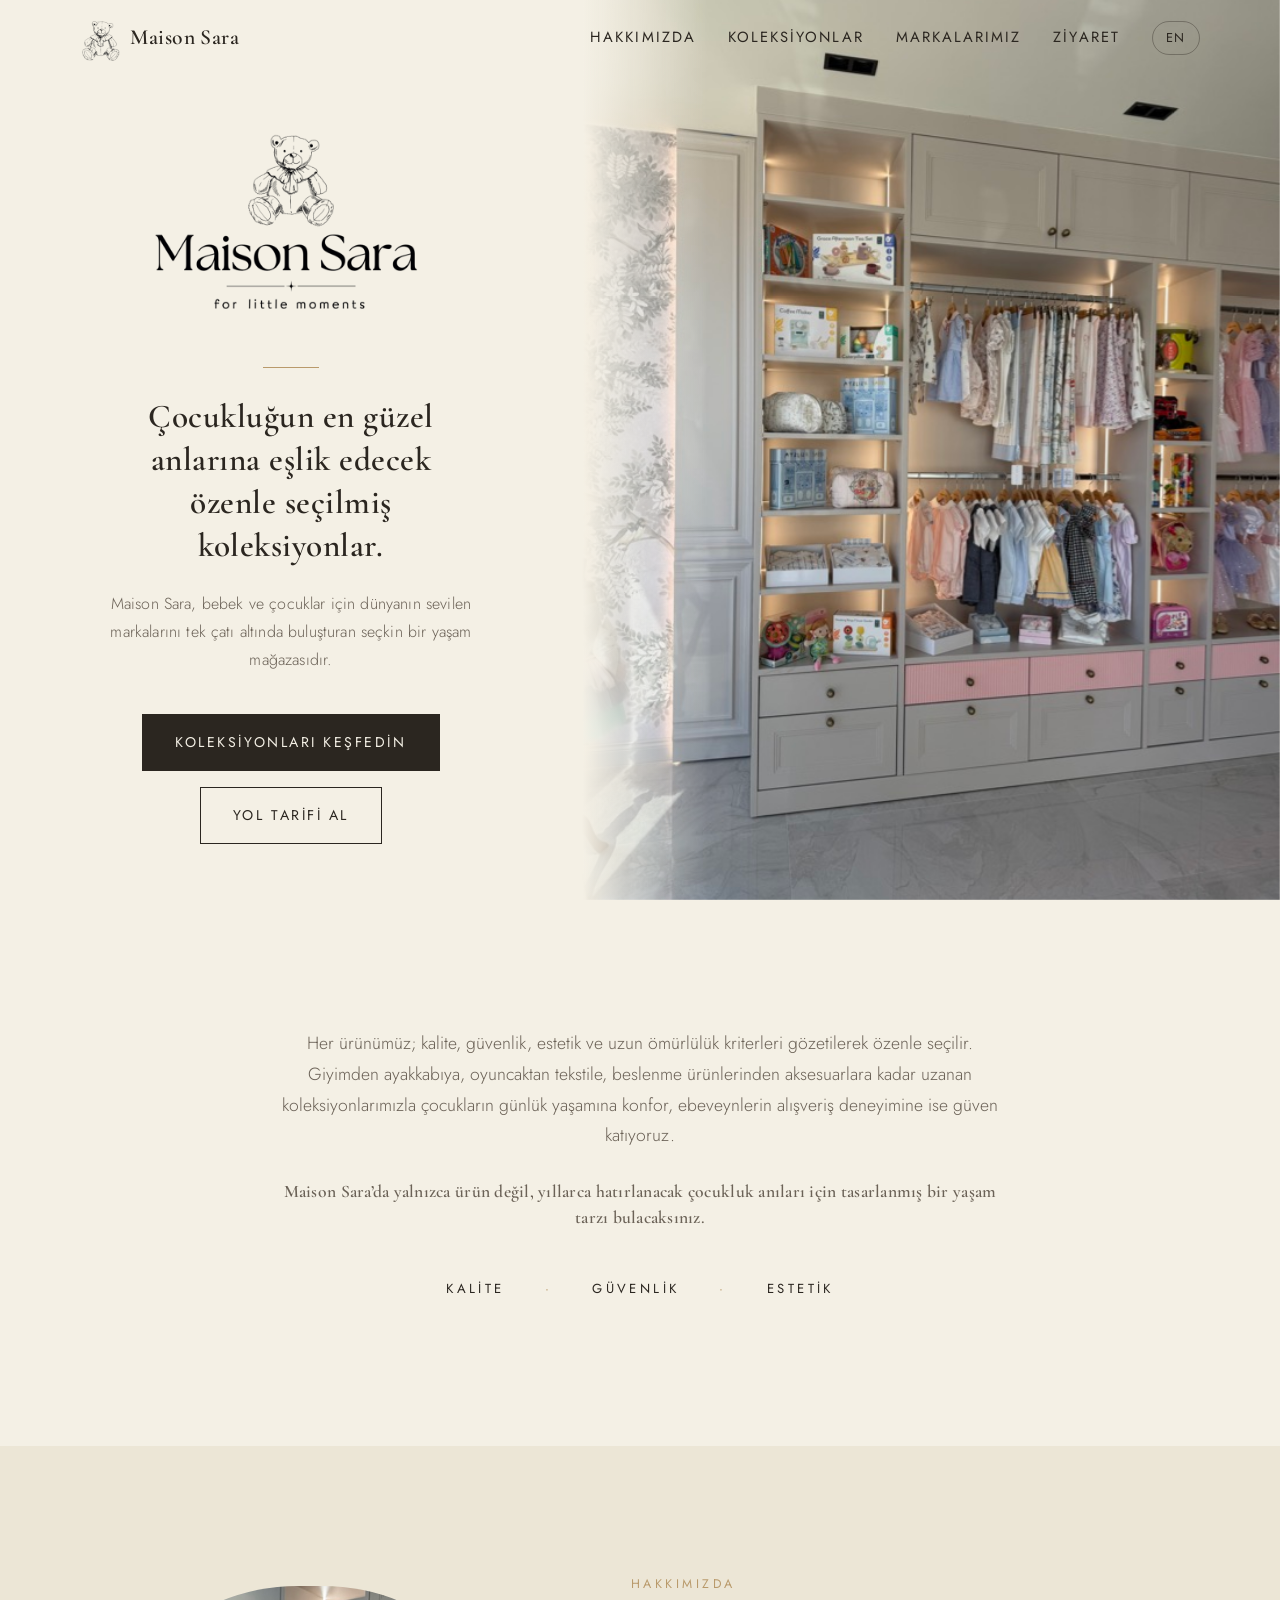
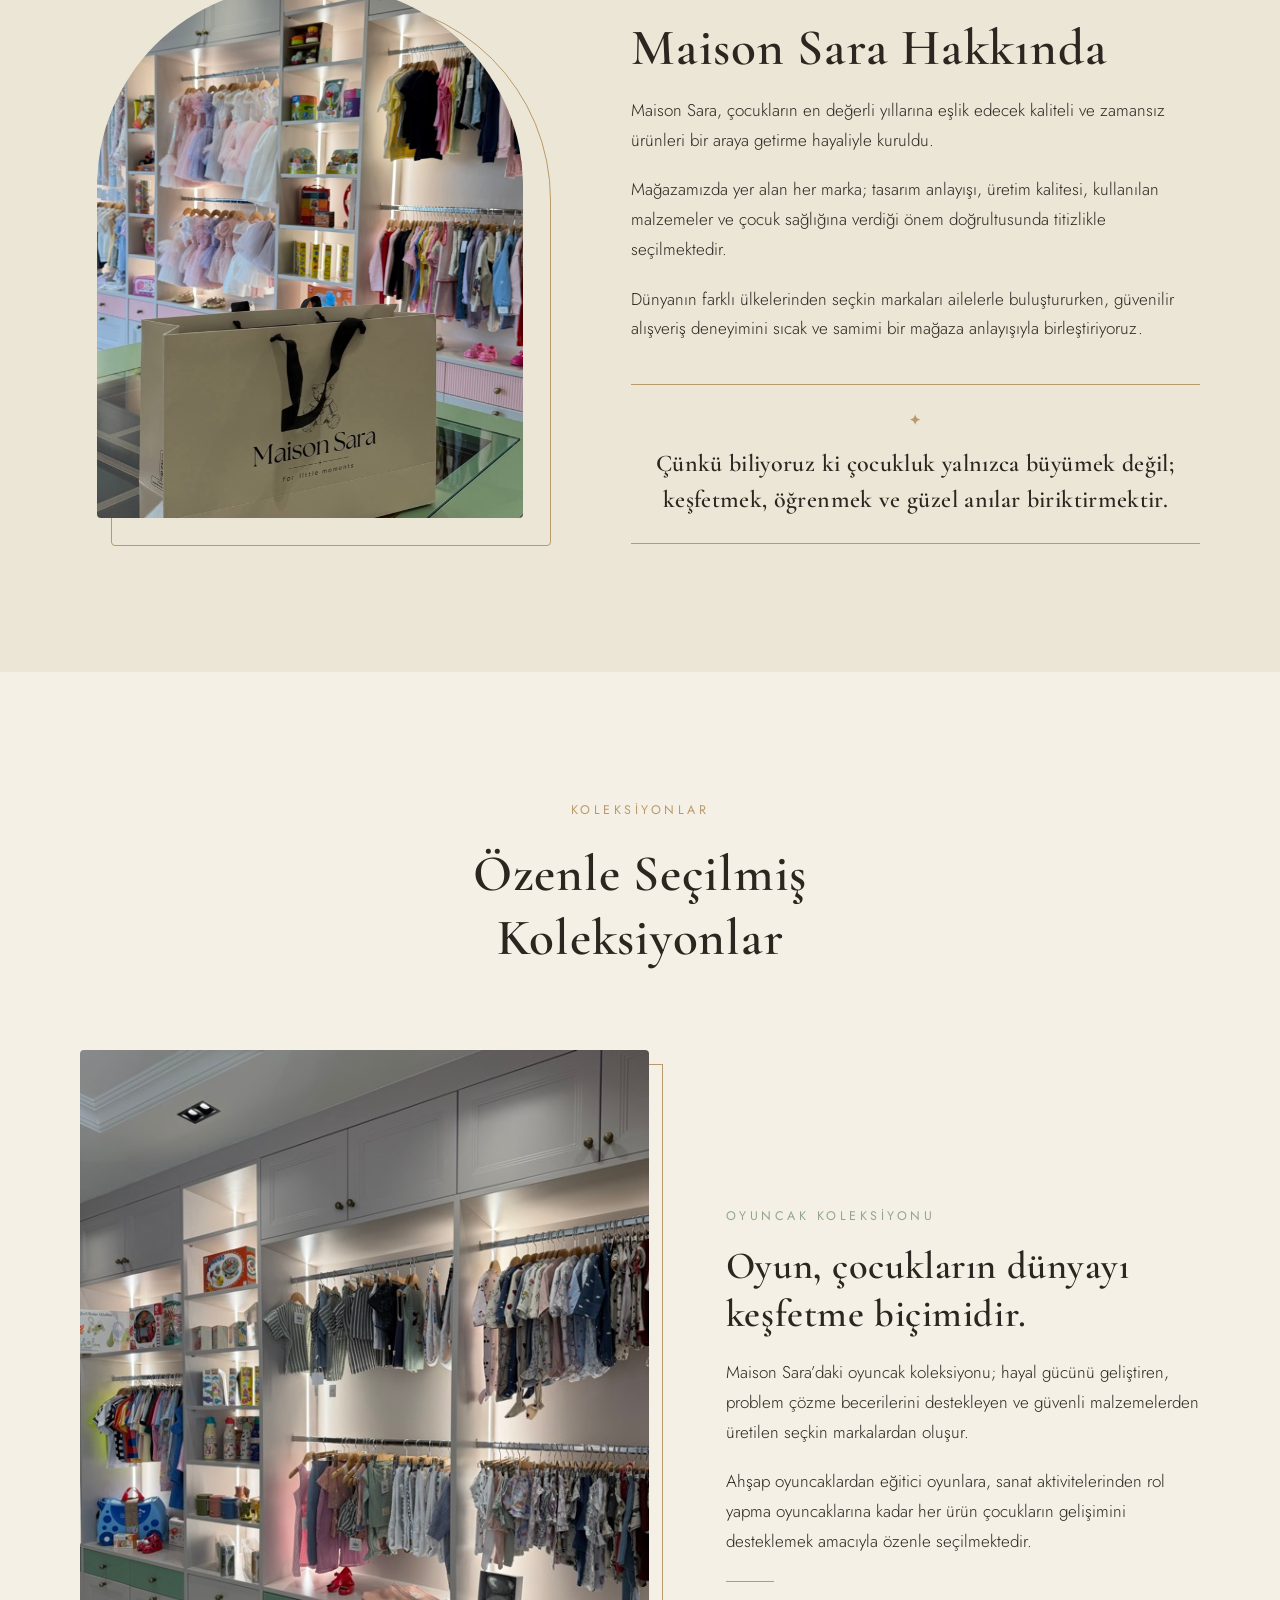
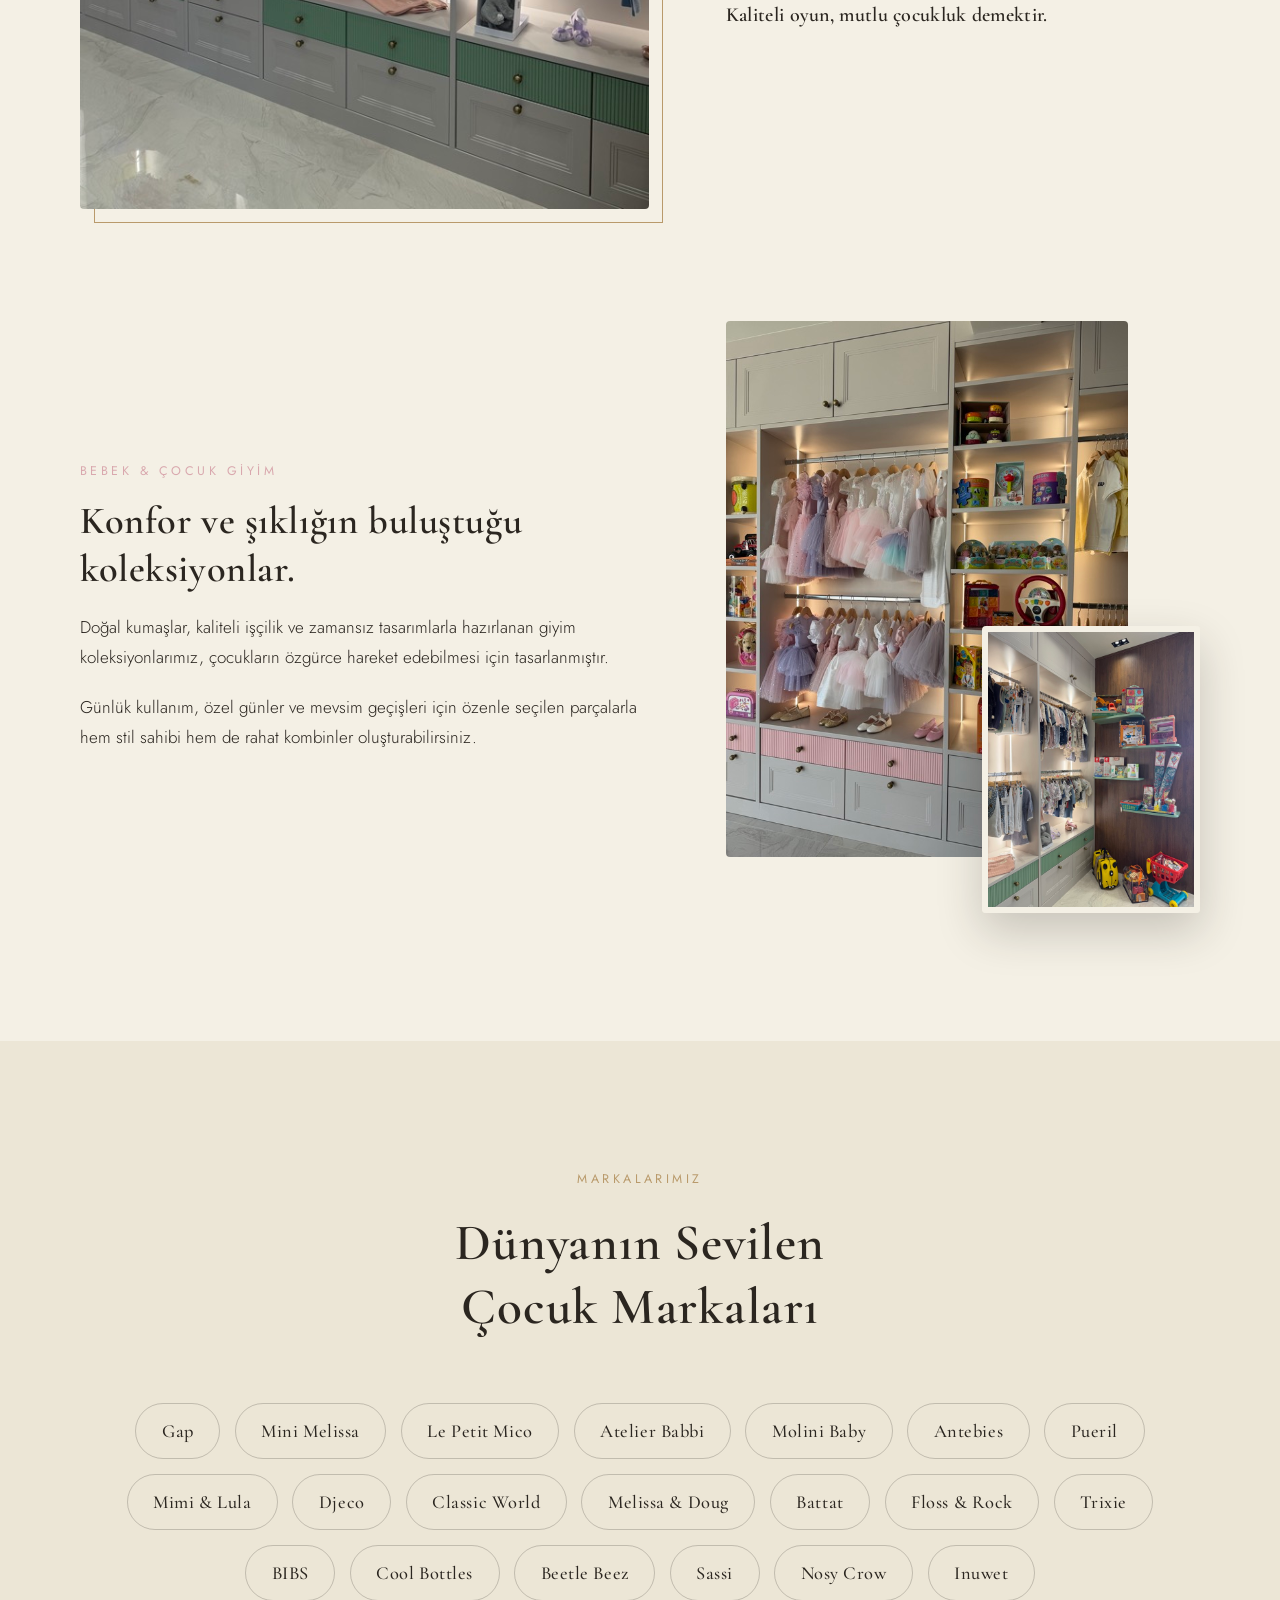
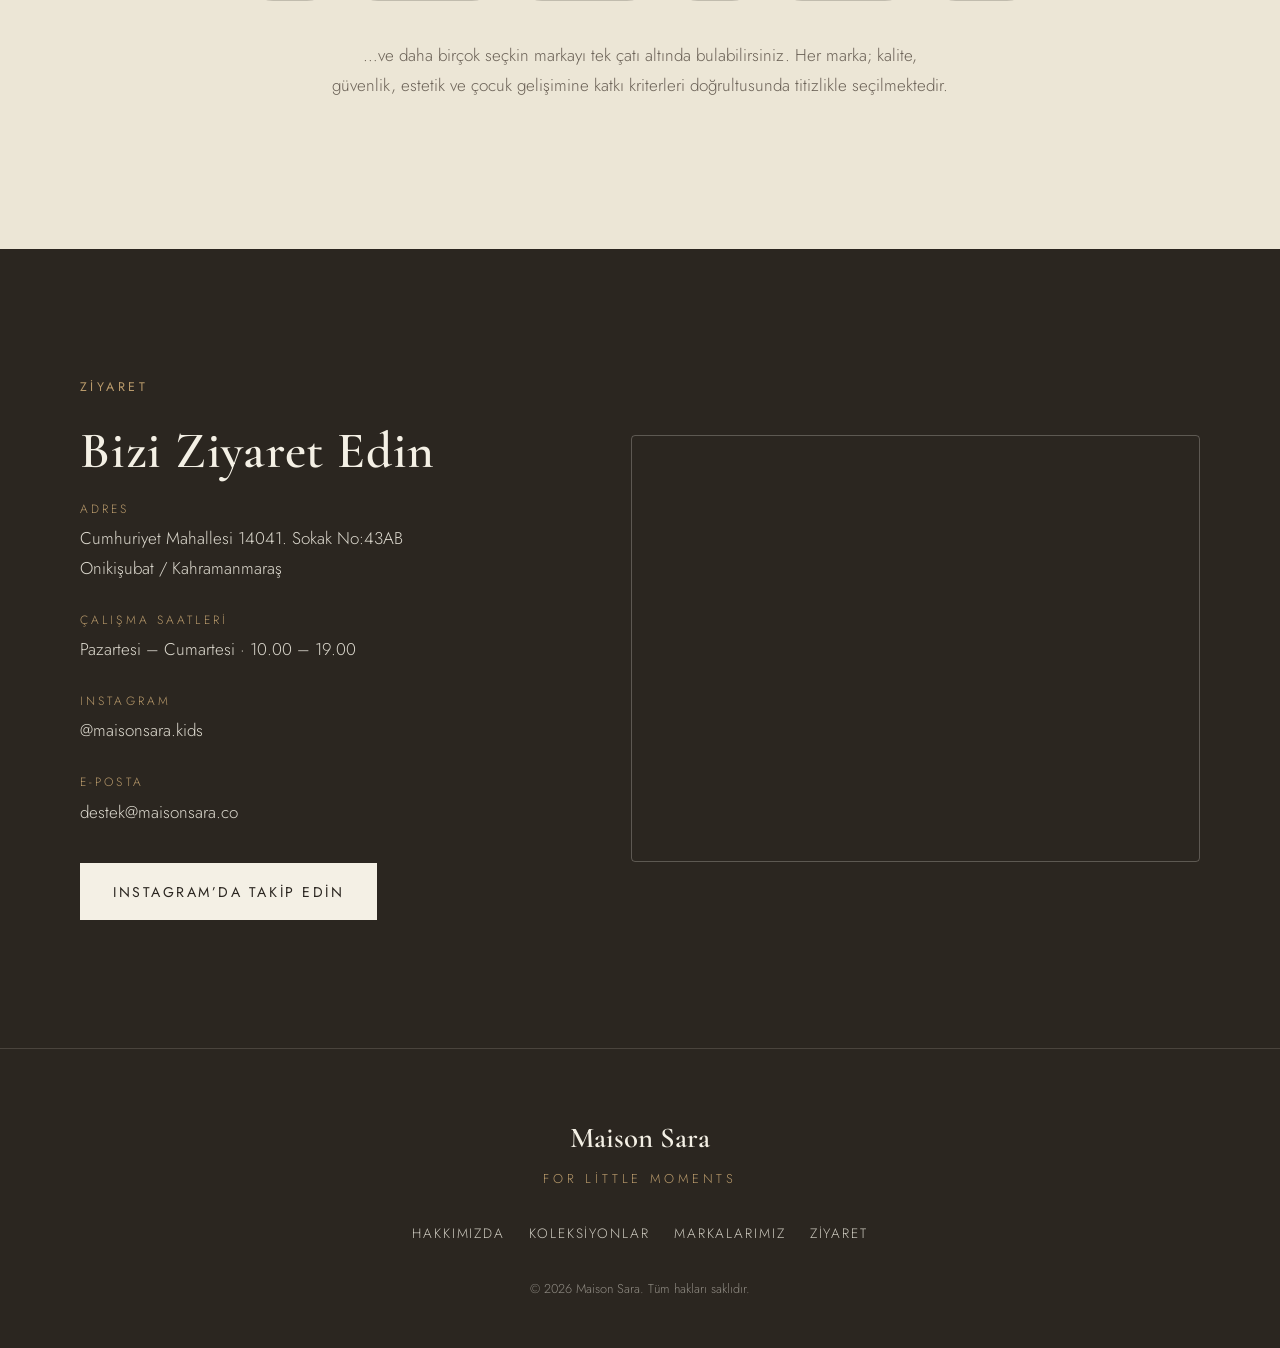
==== index.html @ c7897ff4 "Hakkımızda fotoğrafı: çantayı merkeze alan özel 4:5 kırpım Co-Authored-By: Claude Fable 5 <noreply@a" ====
<!DOCTYPE html>
<html lang="tr">
<head>
  <meta charset="UTF-8">
  <meta name="viewport" content="width=device-width, initial-scale=1.0">
  <title>Maison Sara | Bebek &amp; Çocuk Konsept Mağazası — Kahramanmaraş</title>
  <meta name="description" content="Maison Sara — bebek ve çocuklar için dünyanın sevilen markalarını tek çatı altında buluşturan seçkin yaşam mağazası. Kahramanmaraş, Onikişubat.">
  <meta name="theme-color" content="#F4F0E5">

  <link rel="canonical" href="https://maisonsara.com.tr/">
  <link rel="alternate" hreflang="tr" href="https://maisonsara.com.tr/">
  <link rel="alternate" hreflang="en" href="https://maisonsara.com.tr/en/">
  <link rel="alternate" hreflang="x-default" href="https://maisonsara.com.tr/">

  <meta property="og:type" content="website">
  <meta property="og:site_name" content="Maison Sara">
  <meta property="og:title" content="Maison Sara | Bebek &amp; Çocuk Konsept Mağazası — Kahramanmaraş">
  <meta property="og:description" content="Bebek ve çocuklar için dünyanın sevilen markalarını tek çatı altında buluşturan seçkin yaşam mağazası.">
  <meta property="og:url" content="https://maisonsara.com.tr/">
  <meta property="og:image" content="https://maisonsara.com.tr/img/og-image.jpg">
  <meta property="og:image:width" content="1200">
  <meta property="og:image:height" content="630">
  <meta property="og:locale" content="tr_TR">
  <meta property="og:locale:alternate" content="en_US">
  <meta name="twitter:card" content="summary_large_image">

  <link rel="icon" href="favicon.ico" sizes="48x48">
  <link rel="icon" type="image/png" href="favicon.png" sizes="48x48">
  <link rel="apple-touch-icon" href="apple-touch-icon.png">

  <script type="application/ld+json">
  {
    "@context": "https://schema.org",
    "@type": "Store",
    "name": "Maison Sara",
    "slogan": "for little moments",
    "description": "Bebek ve çocuklar için dünyanın sevilen markalarını tek çatı altında buluşturan seçkin yaşam mağazası.",
    "image": "https://maisonsara.com.tr/img/og-image.jpg",
    "url": "https://maisonsara.com.tr/",
    "sameAs": ["https://www.instagram.com/maisonsara.kids/"],
    "email": "destek@maisonsara.co",
    "address": {
      "@type": "PostalAddress",
      "streetAddress": "Cumhuriyet Mahallesi 14041. Sokak No:43AB",
      "addressLocality": "Onikişubat",
      "addressRegion": "Kahramanmaraş",
      "addressCountry": "TR"
    },
    "openingHoursSpecification": {
      "@type": "OpeningHoursSpecification",
      "dayOfWeek": ["Monday", "Tuesday", "Wednesday", "Thursday", "Friday", "Saturday"],
      "opens": "10:00",
      "closes": "19:00"
    }
  }
  </script>

  <link rel="preconnect" href="https://fonts.googleapis.com">
  <link rel="preconnect" href="https://fonts.gstatic.com" crossorigin>
  <link href="https://fonts.googleapis.com/css2?family=Cormorant+Garamond:wght@500;600&amp;family=Jost:wght@300;400;500&amp;display=swap" rel="stylesheet">

  <link rel="stylesheet" href="css/style.css">
</head>
<body>

  <header class="site-header">
    <div class="container">
      <a class="brand" href="#top" aria-label="Maison Sara — ana sayfa">
        <img src="img/logo-bear.png" alt="" width="40" height="46">
        <span>Maison Sara</span>
      </a>
      <button class="nav-toggle" aria-label="Menüyü aç/kapat" aria-expanded="false">
        <span></span><span></span><span></span>
      </button>
      <nav class="site-nav" aria-label="Ana menü">
        <a href="#hakkimizda">Hakkımızda</a>
        <a href="#koleksiyonlar">Koleksiyonlar</a>
        <a href="#markalar">Markalarımız</a>
        <a href="#ziyaret">Ziyaret</a>
        <a class="lang-switch" href="en/" lang="en" hreflang="en">EN</a>
      </nav>
    </div>
  </header>

  <main id="top">

    <!-- ========== HERO ========== -->
    <section class="hero">
      <div class="hero-panel">
        <img class="hero-logo" src="img/logo.png" alt="Maison Sara — for little moments" width="760" height="529">
        <h1>Çocukluğun en güzel anlarına eşlik edecek özenle seçilmiş koleksiyonlar.</h1>
        <p class="hero-lead">Maison Sara, bebek ve çocuklar için dünyanın sevilen markalarını tek çatı altında buluşturan seçkin bir yaşam mağazasıdır.</p>
        <div class="hero-cta">
          <a class="btn btn-solid" href="#koleksiyonlar">Koleksiyonları Keşfedin</a>
          <a class="btn btn-ghost" href="https://www.google.com/maps/search/?api=1&amp;query=Cumhuriyet+Mahallesi+14041.+Sokak+No%3A43AB+Oniki%C5%9Fubat+Kahramanmara%C5%9F" target="_blank" rel="noopener">Yol Tarifi Al</a>
        </div>
      </div>
      <div class="hero-media">
        <img src="img/hero-1600.jpg"
             srcset="img/hero-800.jpg 800w, img/hero-1600.jpg 1600w, img/hero-2400.jpg 2400w"
             sizes="(max-width: 767px) 100vw, 55vw"
             alt="Maison Sara mağazasının pastel tonlardaki iç mekânı"
             width="1600" height="1200" fetchpriority="high">
      </div>
    </section>

    <!-- ========== GİRİŞ ŞERİDİ ========== -->
    <section class="section intro">
      <div class="container">
        <p class="reveal">Her ürünümüz; kalite, güvenlik, estetik ve uzun ömürlülük kriterleri gözetilerek özenle seçilir. Giyimden ayakkabıya, oyuncaktan tekstile, beslenme ürünlerinden aksesuarlara kadar uzanan koleksiyonlarımızla çocukların günlük yaşamına konfor, ebeveynlerin alışveriş deneyimine ise güven katıyoruz.</p>
        <p class="intro-closing reveal">Maison Sara&rsquo;da yalnızca ürün değil, yıllarca hatırlanacak çocukluk anıları için tasarlanmış bir yaşam tarzı bulacaksınız.</p>
        <ul class="values reveal">
          <li>Kalite</li>
          <li>Güvenlik</li>
          <li>Estetik</li>
        </ul>
      </div>
    </section>

    <!-- ========== HAKKIMIZDA ========== -->
    <section class="section section-alt" id="hakkimizda">
      <div class="container about-grid">
        <div class="about-media framed arch reveal">
          <img src="img/about-900.jpg"
               srcset="img/about-900.jpg 900w, img/about-1400.jpg 1400w"
               sizes="(max-width: 767px) 90vw, 440px"
               alt="Cam vitrin üzerinde Maison Sara logolu hediye çantası"
               width="900" height="1125" loading="lazy" decoding="async">
        </div>
        <div class="reveal" style="--reveal-delay: 0.15s">
          <span class="eyebrow">Hakkımızda</span>
          <h2 class="section-title">Maison Sara Hakkında</h2>
          <p>Maison Sara, çocukların en değerli yıllarına eşlik edecek kaliteli ve zamansız ürünleri bir araya getirme hayaliyle kuruldu.</p>
          <p>Mağazamızda yer alan her marka; tasarım anlayışı, üretim kalitesi, kullanılan malzemeler ve çocuk sağlığına verdiği önem doğrultusunda titizlikle seçilmektedir.</p>
          <p>Dünyanın farklı ülkelerinden seçkin markaları ailelerle buluştururken, güvenilir alışveriş deneyimini sıcak ve samimi bir mağaza anlayışıyla birleştiriyoruz.</p>
          <blockquote class="about-quote">Çünkü biliyoruz ki çocukluk yalnızca büyümek değil; keşfetmek, öğrenmek ve güzel anılar biriktirmektir.</blockquote>
        </div>
      </div>
    </section>

    <!-- ========== KOLEKSİYONLAR ========== -->
    <section class="section" id="koleksiyonlar">
      <div class="container">
        <div class="collection-head reveal">
          <span class="eyebrow">Koleksiyonlar</span>
          <h2 class="section-title">Özenle Seçilmiş Koleksiyonlar</h2>
        </div>

        <!-- Oyuncaklar -->
        <div class="collection-row" data-accent="sage">
          <div class="collection-media framed reveal">
            <img src="img/toys-1600.jpg"
                 srcset="img/toys-800.jpg 800w, img/toys-1600.jpg 1600w"
                 sizes="(max-width: 767px) 100vw, 50vw"
                 alt="Ahşap duvar raflarında eğitici oyuncaklar"
                 width="1600" height="1200" loading="lazy" decoding="async">
          </div>
          <div class="collection-text reveal" style="--reveal-delay: 0.15s">
            <span class="eyebrow">Oyuncak Koleksiyonu</span>
            <h3>Oyun, çocukların dünyayı keşfetme biçimidir.</h3>
            <p>Maison Sara&rsquo;daki oyuncak koleksiyonu; hayal gücünü geliştiren, problem çözme becerilerini destekleyen ve güvenli malzemelerden üretilen seçkin markalardan oluşur.</p>
            <p>Ahşap oyuncaklardan eğitici oyunlara, sanat aktivitelerinden rol yapma oyuncaklarına kadar her ürün çocukların gelişimini desteklemek amacıyla özenle seçilmektedir.</p>
            <p class="signature-line">Kaliteli oyun, mutlu çocukluk demektir.</p>
          </div>
        </div>

        <!-- Giyim -->
        <div class="collection-row flip" data-accent="blush">
          <div class="collection-media collage reveal">
            <div class="collage-main">
              <img src="img/girls-1600.jpg"
                   srcset="img/girls-800.jpg 800w, img/girls-1600.jpg 1600w"
                   sizes="(max-width: 767px) 100vw, 50vw"
                   alt="Pembe çekmeceli bölümde tütülü kız çocuk elbiseleri"
                   width="1600" height="1200" loading="lazy" decoding="async">
            </div>
            <div class="collage-overlay">
              <img src="img/boys-800.jpg"
                   alt="Bebek ve erkek çocuk giyim bölümü"
                   width="800" height="600" loading="lazy" decoding="async">
            </div>
          </div>
          <div class="collection-text reveal" style="--reveal-delay: 0.15s">
            <span class="eyebrow">Bebek &amp; Çocuk Giyim</span>
            <h3>Konfor ve şıklığın buluştuğu koleksiyonlar.</h3>
            <p>Doğal kumaşlar, kaliteli işçilik ve zamansız tasarımlarla hazırlanan giyim koleksiyonlarımız, çocukların özgürce hareket edebilmesi için tasarlanmıştır.</p>
            <p>Günlük kullanım, özel günler ve mevsim geçişleri için özenle seçilen parçalarla hem stil sahibi hem de rahat kombinler oluşturabilirsiniz.</p>
          </div>
        </div>
      </div>
    </section>

    <!-- ========== MARKALAR ========== -->
    <section class="section section-alt" id="markalar">
      <div class="container">
        <div class="brands-head reveal">
          <span class="eyebrow">Markalarımız</span>
          <h2 class="section-title">Dünyanın Sevilen Çocuk Markaları</h2>
        </div>
        <ul class="brand-grid reveal">
          <li>Gap</li>
          <li>Mini Melissa</li>
          <li>Le Petit Mico</li>
          <li>Atelier Babbi</li>
          <li>Molini Baby</li>
          <li>Antebies</li>
          <li>Pueril</li>
          <li>Mimi &amp; Lula</li>
          <li>Djeco</li>
          <li>Classic World</li>
          <li>Melissa &amp; Doug</li>
          <li>Battat</li>
          <li>Floss &amp; Rock</li>
          <li>Trixie</li>
          <li>BIBS</li>
          <li>Cool Bottles</li>
          <li>Beetle Beez</li>
          <li>Sassi</li>
          <li>Nosy Crow</li>
          <li>Inuwet</li>
        </ul>
        <p class="brands-note reveal">…ve daha birçok seçkin markayı tek çatı altında bulabilirsiniz. Her marka; kalite, güvenlik, estetik ve çocuk gelişimine katkı kriterleri doğrultusunda titizlikle seçilmektedir.</p>
      </div>
    </section>

    <!-- ========== ZİYARET ========== -->
    <section class="section visit" id="ziyaret">
      <div class="container visit-grid">
        <div class="reveal">
          <span class="eyebrow">Ziyaret</span>
          <h2 class="section-title">Bizi Ziyaret Edin</h2>

          <div class="visit-item">
            <span class="label">Adres</span>
            <p>Cumhuriyet Mahallesi 14041. Sokak No:43AB<br>Onikişubat / Kahramanmaraş</p>
          </div>

          <div class="visit-item">
            <span class="label">Çalışma Saatleri</span>
            <p>Pazartesi – Cumartesi · 10.00 – 19.00</p>
          </div>

          <div class="visit-item">
            <span class="label">Instagram</span>
            <p><a href="https://www.instagram.com/maisonsara.kids/" target="_blank" rel="noopener" style="text-decoration:none">@maisonsara.kids</a></p>
          </div>

          <div class="visit-item">
            <span class="label">E-posta</span>
            <p><a href="mailto:destek@maisonsara.co" style="text-decoration:none">destek@maisonsara.co</a></p>
          </div>

          <div class="visit-cta">
            <a class="btn btn-solid" href="https://www.instagram.com/maisonsara.kids/" target="_blank" rel="noopener">Instagram&rsquo;da Takip Edin</a>
          </div>
        </div>

        <div class="visit-map reveal" style="--reveal-delay: 0.15s">
          <iframe
            src="https://maps.google.com/maps?q=Cumhuriyet%20Mahallesi%2014041.%20Sokak%20No%3A43AB%20Oniki%C5%9Fubat%20Kahramanmara%C5%9F&amp;z=16&amp;output=embed"
            title="Maison Sara konumu — Google Haritalar"
            loading="lazy"
            referrerpolicy="no-referrer-when-downgrade"
            allowfullscreen></iframe>
        </div>
      </div>
    </section>

  </main>

  <footer class="site-footer">
    <p class="footer-brand">Maison Sara</p>
    <p class="footer-tagline">for little moments</p>
    <nav class="footer-nav" aria-label="Alt menü">
      <a href="#hakkimizda">Hakkımızda</a>
      <a href="#koleksiyonlar">Koleksiyonlar</a>
      <a href="#markalar">Markalarımız</a>
      <a href="#ziyaret">Ziyaret</a>
    </nav>
    <p class="footer-copy">© 2026 Maison Sara. Tüm hakları saklıdır.</p>
  </footer>

  <script src="js/main.js" defer></script>
</body>
</html>
---- css/style.css ----
/* ============================================================
   Maison Sara — for little moments
   Design system & layout
   ============================================================ */

:root {
  /* Renkler — logo PDF'ten ve mağaza fotoğraflarından örneklendi */
  --cream:      #F4F0E5;
  --cream-deep: #ECE6D6;
  --ink:        #2B2620;
  --ink-soft:   #6B6257;
  --blush:      #E9CBCE;
  --blush-deep: #D9A8AE;
  --sage:       #B9C6B2;
  --sage-deep:  #93A68B;
  --gold:       #B99A6B;

  /* Tipografi */
  --font-serif: "Cormorant Garamond", "Times New Roman", serif;
  --font-sans:  "Jost", "Helvetica Neue", sans-serif;

  /* Ölçüler */
  --container: 1200px;
  --section-pad: clamp(4rem, 10vw, 8rem);
  --header-h: 76px;
}

/* ---------- Reset & temel ---------- */
*, *::before, *::after { box-sizing: border-box; }

html { scroll-behavior: smooth; }

body {
  margin: 0;
  background: var(--cream);
  color: var(--ink);
  font-family: var(--font-sans);
  font-weight: 300;
  font-size: 1.0625rem;
  line-height: 1.75;
  -webkit-font-smoothing: antialiased;
  text-rendering: optimizeLegibility;
}

img { max-width: 100%; height: auto; display: block; }

h1, h2, h3 {
  font-family: var(--font-serif);
  font-weight: 600;
  font-style: normal;
  line-height: 1.25;
  letter-spacing: 0.015em;
  margin: 0 0 1rem;
}

p { margin: 0 0 1.25rem; }

a { color: inherit; }

.container {
  max-width: var(--container);
  margin-inline: auto;
  padding-inline: clamp(1.25rem, 4vw, 2.5rem);
}

/* Küçük büyük-harfli etiket (for little moments tarzı) */
.eyebrow {
  font-family: var(--font-sans);
  font-weight: 400;
  font-size: 0.78rem;
  letter-spacing: 0.28em;
  text-transform: uppercase;
  color: var(--gold);
  display: block;
  margin-bottom: 1.25rem;
}

/* ---------- Header ---------- */
.site-header {
  position: fixed;
  inset: 0 0 auto 0;
  z-index: 100;
  height: var(--header-h);
  display: flex;
  align-items: center;
  transition: background 0.35s ease, box-shadow 0.35s ease;
}

.site-header.scrolled {
  background: rgba(244, 240, 229, 0.92);
  -webkit-backdrop-filter: blur(10px);
  backdrop-filter: blur(10px);
  box-shadow: 0 1px 0 rgba(43, 38, 32, 0.08);
}

.site-header .container {
  width: 100%;
  display: flex;
  align-items: center;
  justify-content: space-between;
  gap: 1.5rem;
}

.brand {
  display: flex;
  align-items: center;
  gap: 0.65rem;
  text-decoration: none;
}

.brand img { width: 40px; height: auto; }

.brand span {
  font-family: var(--font-serif);
  font-weight: 600;
  font-size: 1.35rem;
  letter-spacing: 0.02em;
  white-space: nowrap;
}

.site-nav {
  display: flex;
  align-items: center;
  gap: clamp(1.25rem, 2.5vw, 2.25rem);
}

.site-nav a {
  text-decoration: none;
  font-weight: 400;
  font-size: 0.92rem;
  letter-spacing: 0.14em;
  text-transform: uppercase;
  position: relative;
  padding-block: 0.35rem;
}

.site-nav a:not(.lang-switch)::after {
  content: "";
  position: absolute;
  left: 0; right: 100%;
  bottom: 0;
  height: 1px;
  background: var(--gold);
  transition: right 0.3s ease;
}

.site-nav a:not(.lang-switch):hover::after { right: 0; }

.lang-switch {
  border: 1px solid rgba(43, 38, 32, 0.35);
  padding: 0.3rem 0.8rem !important;
  border-radius: 999px;
  font-size: 0.8rem !important;
  transition: background 0.25s ease, color 0.25s ease;
}

.lang-switch:hover { background: var(--ink); color: var(--cream); }

/* Mobil menü düğmesi */
.nav-toggle {
  display: none;
  background: none;
  border: 0;
  width: 44px;
  height: 44px;
  cursor: pointer;
  z-index: 110;
  padding: 10px;
}

.nav-toggle span {
  display: block;
  height: 1.5px;
  background: var(--ink);
  margin: 6px 0;
  transition: transform 0.3s ease, opacity 0.3s ease;
}

/* ---------- Hero ---------- */
.hero {
  min-height: 100svh;
  display: grid;
  grid-template-columns: minmax(0, 5fr) minmax(0, 6fr);
  align-items: stretch;
}

.hero-panel {
  display: flex;
  flex-direction: column;
  justify-content: center;
  align-items: center;
  text-align: center;
  padding: calc(var(--header-h) + 2rem) clamp(1.5rem, 5vw, 4.5rem) 3rem;
}

.hero-logo {
  width: min(330px, 68%);
  margin-bottom: clamp(2rem, 4vh, 3rem);
}

.hero h1 {
  font-size: clamp(1.8rem, 2.6vw, 2.45rem);
  font-weight: 600;
  font-style: normal;
  line-height: 1.3;
  letter-spacing: 0.015em;
  color: var(--ink);
  max-width: 21ch;
  margin-inline: auto;
  margin-bottom: 1.4rem;
  padding-top: 1.75rem;
  position: relative;
}

/* Başlığın üstünde ince altın ayraç */
.hero h1::before {
  content: "";
  position: absolute;
  top: 0;
  left: 50%;
  transform: translateX(-50%);
  width: 56px;
  height: 1px;
  background: var(--gold);
}

.hero-lead {
  color: var(--ink-soft);
  font-size: 1rem;
  letter-spacing: 0.01em;
  max-width: 46ch;
  margin-inline: auto;
  margin-bottom: 2.5rem;
}

.hero-cta {
  display: flex;
  flex-wrap: wrap;
  justify-content: center;
  gap: 1rem;
}

.btn {
  display: inline-block;
  text-decoration: none;
  font-weight: 400;
  font-size: 0.88rem;
  letter-spacing: 0.18em;
  text-transform: uppercase;
  padding: 0.95rem 2rem;
  border: 1px solid var(--ink);
  transition: background 0.3s ease, color 0.3s ease, border-color 0.3s ease;
}

.btn-solid { background: var(--ink); color: var(--cream); }
.btn-solid:hover { background: transparent; color: var(--ink); }

.btn-ghost { background: transparent; color: var(--ink); }
.btn-ghost:hover { background: var(--ink); color: var(--cream); }

.hero-media {
  position: relative;
  overflow: hidden;
  min-height: 60vh;
}

.hero-media img {
  position: absolute;
  inset: 0;
  width: 100%;
  height: 100%;
  object-fit: cover;
  animation: kenburns 9s ease-out forwards;
}

@keyframes kenburns {
  from { transform: scale(1.07); }
  to   { transform: scale(1); }
}

/* Krem geçiş — panel ile fotoğraf arasında yumuşak köprü */
.hero-media::before {
  content: "";
  position: absolute;
  inset: 0;
  z-index: 1;
  background: linear-gradient(90deg, var(--cream) 0%, rgba(244,240,229,0) 18%);
  pointer-events: none;
}

/* ---------- Bölüm iskeleti ---------- */
.section { padding-block: var(--section-pad); }
.section-alt { background: var(--cream-deep); }

.section-title {
  font-size: clamp(2rem, 4.5vw, 3.2rem);
  max-width: 20ch;
}

/* ---------- Giriş şeridi ---------- */
.intro { text-align: center; }

.intro .container { max-width: 820px; }

.intro p {
  font-size: 1.1rem;
  color: var(--ink-soft);
}

.intro-closing {
  font-family: var(--font-serif);
  font-weight: 600;
  font-size: 1.4rem;
  line-height: 1.45;
  letter-spacing: 0.015em;
  color: var(--ink);
  margin-top: 1.75rem;
}

.values {
  display: flex;
  justify-content: center;
  align-items: center;
  gap: clamp(1.25rem, 4vw, 2.5rem);
  margin-top: 3rem;
  padding: 0;
  list-style: none;
  flex-wrap: wrap;
}

.values li {
  font-size: 0.82rem;
  letter-spacing: 0.26em;
  text-transform: uppercase;
  font-weight: 400;
  color: var(--ink);
}

.values li + li::before {
  content: "·";
  color: var(--gold);
  margin-right: clamp(1.25rem, 4vw, 2.5rem);
}

/* ---------- Görsel çerçeveleri ---------- */
.framed {
  position: relative;
}

.framed::before {
  content: "";
  position: absolute;
  inset: 0;
  transform: translate(14px, 14px);
  border: 1px solid var(--gold);
  z-index: 0;
  pointer-events: none;
}

.framed img {
  position: relative;
  z-index: 1;
  border-radius: 4px;
  width: 100%;
  object-fit: cover;
}

.framed.arch img,
.framed.arch::before {
  border-radius: 200px 200px 4px 4px;
}

/* ---------- Hakkımızda ---------- */
.about-grid {
  display: grid;
  grid-template-columns: minmax(0, 5fr) minmax(0, 6fr);
  gap: clamp(2.5rem, 6vw, 5rem);
  align-items: center;
}

/* Kemerli görsel: sütuna hakim olmasın, çerçevesi tam görünsün */
.about-media {
  width: 100%;
  max-width: 440px;
  margin-inline: auto;
  padding: 0 14px 14px 0; /* altın çerçevenin taşma payı */
}

.about-media img {
  aspect-ratio: 4 / 5;
  object-fit: cover;
}

.about-quote {
  font-family: var(--font-serif);
  font-weight: 600;
  font-size: clamp(1.25rem, 2vw, 1.5rem);
  line-height: 1.5;
  letter-spacing: 0.015em;
  text-align: center;
  color: var(--ink);
  border-block: 1px solid var(--gold);
  padding: 1.6rem 1.25rem;
  margin: 2.5rem 0 0;
}

.about-quote::before {
  content: "\2726"; /* logodaki yıldız motifi */
  display: block;
  color: var(--gold);
  font-size: 0.85rem;
  margin-bottom: 0.9rem;
}

/* ---------- Koleksiyonlar ---------- */
.collection-head { text-align: center; margin-bottom: clamp(3rem, 7vw, 5rem); }
.collection-head .section-title { margin-inline: auto; }

.collection-row {
  display: grid;
  grid-template-columns: minmax(0, 6fr) minmax(0, 5fr);
  gap: clamp(2.5rem, 6vw, 5rem);
  align-items: center;
}

.collection-row + .collection-row { margin-top: clamp(4rem, 9vw, 7rem); }

.collection-row.flip .collection-media { order: 2; }
.collection-row.flip .collection-text { order: 1; }

.collection-text h3 {
  font-size: clamp(1.7rem, 3vw, 2.4rem);
  margin-bottom: 1.25rem;
}

.collection-text .eyebrow { margin-bottom: 0.9rem; }

.collection-row[data-accent="sage"] .eyebrow { color: var(--sage-deep); }
.collection-row[data-accent="blush"] .eyebrow { color: var(--blush-deep); }

.signature-line {
  font-family: var(--font-serif);
  font-weight: 600;
  font-size: 1.25rem;
  letter-spacing: 0.015em;
  color: var(--ink);
  margin-top: 1.5rem;
}

.signature-line::before {
  content: "";
  display: block;
  width: 48px;
  height: 1px;
  background: var(--gold);
  margin-bottom: 1rem;
}

/* Giyim kolajı */
.collage {
  position: relative;
  padding-bottom: 3.5rem;
  padding-right: clamp(2rem, 6vw, 4.5rem);
}

.collage .collage-main img {
  border-radius: 4px;
  width: 100%;
}

.collage .collage-overlay {
  position: absolute;
  right: 0;
  bottom: 0;
  width: 46%;
  box-shadow: 0 18px 45px rgba(43, 38, 32, 0.22);
  border: 6px solid var(--cream);
  border-radius: 4px;
  overflow: hidden;
}

.section-alt .collage .collage-overlay { border-color: var(--cream-deep); }

/* ---------- Markalar ---------- */
.brands-head { text-align: center; margin-bottom: clamp(2.5rem, 6vw, 4rem); }
.brands-head .section-title { margin-inline: auto; }

.brand-grid {
  display: flex;
  flex-wrap: wrap;
  justify-content: center;
  gap: 0.9rem;
  padding: 0;
  margin: 0 0 2.5rem;
  list-style: none;
}

.brand-grid li {
  font-family: var(--font-serif);
  font-weight: 500;
  font-size: 1.15rem;
  letter-spacing: 0.03em;
  padding: 0.7rem 1.6rem;
  border: 1px solid rgba(43, 38, 32, 0.22);
  border-radius: 999px;
  transition: background 0.3s ease, border-color 0.3s ease, transform 0.3s ease;
}

.brand-grid li:nth-child(odd):hover  { background: var(--blush); border-color: var(--blush-deep); transform: translateY(-3px); }
.brand-grid li:nth-child(even):hover { background: var(--sage);  border-color: var(--sage-deep);  transform: translateY(-3px); }

.brands-note {
  text-align: center;
  color: var(--ink-soft);
  max-width: 62ch;
  margin-inline: auto;
}

/* ---------- Ziyaret ---------- */
.visit {
  background: var(--ink);
  color: var(--cream);
}

.visit .eyebrow { color: var(--gold); }

.visit-grid {
  display: grid;
  grid-template-columns: minmax(0, 5fr) minmax(0, 6fr);
  gap: clamp(2.5rem, 6vw, 5rem);
  align-items: center;
}

.visit .section-title { color: var(--cream); }

.visit-item { margin-bottom: 1.6rem; }

.visit-item .label {
  display: block;
  font-size: 0.75rem;
  letter-spacing: 0.26em;
  text-transform: uppercase;
  color: var(--gold);
  margin-bottom: 0.3rem;
}

.visit-item p { margin: 0; color: rgba(244, 240, 229, 0.88); }

.visit-cta {
  display: flex;
  flex-wrap: wrap;
  gap: 1rem;
  margin-top: 2.25rem;
}

.visit .btn { border-color: var(--cream); color: var(--cream); }
.visit .btn:hover { background: var(--cream); color: var(--ink); }
.visit .btn-solid { background: var(--cream); color: var(--ink); }
.visit .btn-solid:hover { background: transparent; color: var(--cream); }

.visit-map {
  position: relative;
  border-radius: 4px;
  overflow: hidden;
  aspect-ratio: 4 / 3;
  border: 1px solid rgba(244, 240, 229, 0.25);
}

.visit-map iframe {
  position: absolute;
  inset: 0;
  width: 100%;
  height: 100%;
  border: 0;
  filter: grayscale(0.35) sepia(0.08);
}

/* ---------- Footer ---------- */
.site-footer {
  background: var(--ink);
  color: var(--cream);
  text-align: center;
  padding: 4rem 1.5rem 3rem;
  border-top: 1px solid rgba(244, 240, 229, 0.15);
}

.footer-brand {
  font-family: var(--font-serif);
  font-weight: 600;
  font-size: 1.8rem;
  margin: 0 0 0.25rem;
}

.footer-tagline {
  font-size: 0.8rem;
  letter-spacing: 0.3em;
  text-transform: uppercase;
  color: var(--gold);
  margin-bottom: 2rem;
}

.footer-nav {
  display: flex;
  justify-content: center;
  flex-wrap: wrap;
  gap: 1.5rem;
  margin-bottom: 2rem;
}

.footer-nav a {
  text-decoration: none;
  font-size: 0.85rem;
  letter-spacing: 0.14em;
  text-transform: uppercase;
  color: rgba(244, 240, 229, 0.8);
  transition: color 0.25s ease;
}

.footer-nav a:hover { color: var(--cream); }

.footer-copy {
  font-size: 0.8rem;
  color: rgba(244, 240, 229, 0.5);
  margin: 0;
}

/* ---------- Scroll reveal ---------- */
.reveal {
  opacity: 0;
  transform: translateY(24px);
  transition: opacity 0.7s ease, transform 0.7s ease;
  transition-delay: var(--reveal-delay, 0s);
}

.reveal.is-visible {
  opacity: 1;
  transform: none;
}

/* ---------- Mobil ---------- */
@media (max-width: 767px) {
  .nav-toggle { display: block; }

  .about-grid,
  .collection-row,
  .visit-grid {
    grid-template-columns: 1fr;
  }

  .collection-row.flip .collection-media { order: 1; }
  .collection-row.flip .collection-text { order: 2; }

  .framed::before { transform: translate(10px, 10px); }

  .collage { padding-right: 1.5rem; }

  .brand-grid li { font-size: 1.02rem; padding: 0.55rem 1.2rem; }

  .site-nav {
    position: fixed;
    inset: 0;
    background: var(--cream);
    flex-direction: column;
    justify-content: center;
    gap: 2rem;
    transform: translateY(-100%);
    transition: transform 0.4s ease;
  }

  body.nav-open .site-nav { transform: none; }
  body.nav-open { overflow: hidden; }

  body.nav-open .nav-toggle span:nth-child(1) { transform: translateY(7.5px) rotate(45deg); }
  body.nav-open .nav-toggle span:nth-child(2) { opacity: 0; }
  body.nav-open .nav-toggle span:nth-child(3) { transform: translateY(-7.5px) rotate(-45deg); }

  .site-nav a { font-size: 1.05rem; }

  .hero {
    grid-template-columns: 1fr;
    grid-template-rows: auto minmax(48vh, auto);
  }

  .hero-panel {
    order: 1;
    text-align: center;
    align-items: center;
    padding-top: calc(var(--header-h) + 2.5rem);
  }

  .hero-media { order: 2; min-height: 48vh; }
  .hero-media::before {
    background: linear-gradient(180deg, var(--cream) 0%, rgba(244,240,229,0) 16%);
  }

  .hero h1 { margin-inline: auto; }
  .hero-lead { margin-inline: auto; }
  .hero-cta { justify-content: center; }
}

/* ---------- Hareket azaltma ---------- */
@media (prefers-reduced-motion: reduce) {
  html { scroll-behavior: auto; }
  .hero-media img { animation: none; }
  .reveal { opacity: 1; transform: none; transition: none; }
}
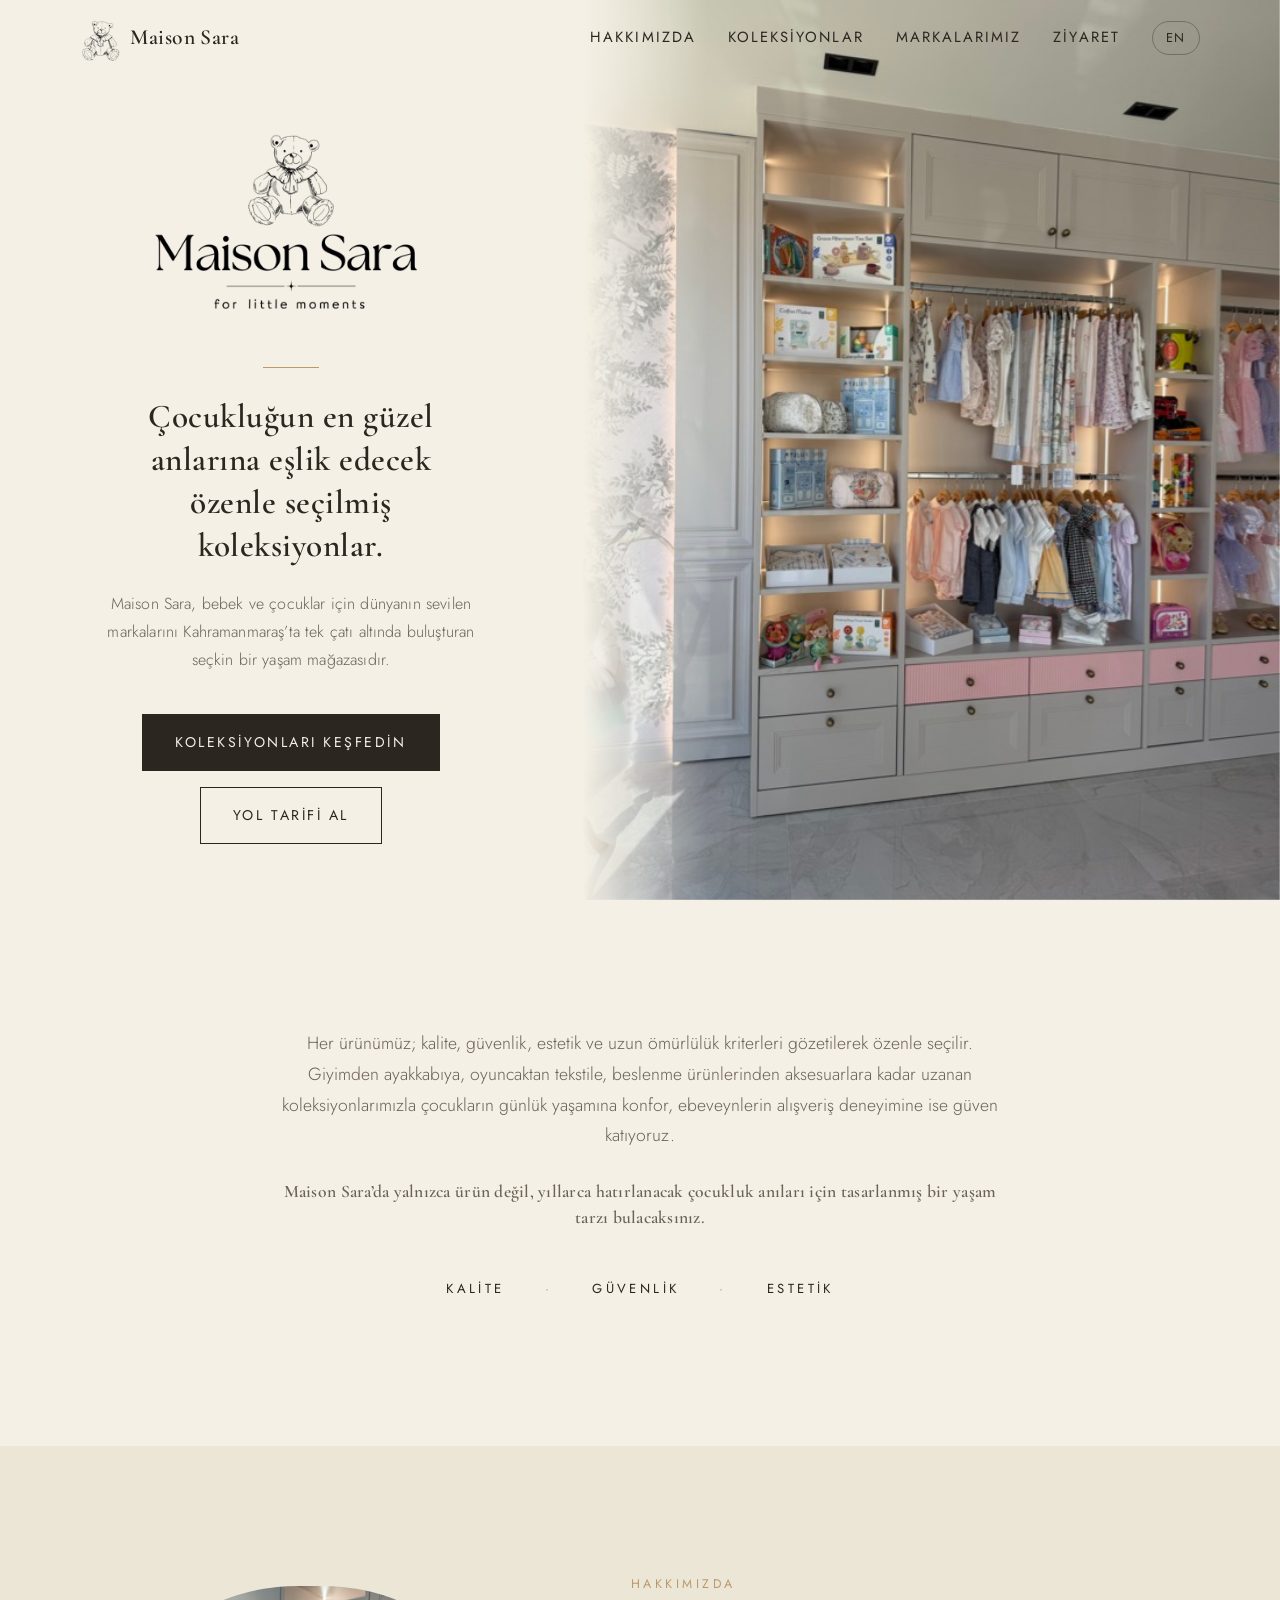
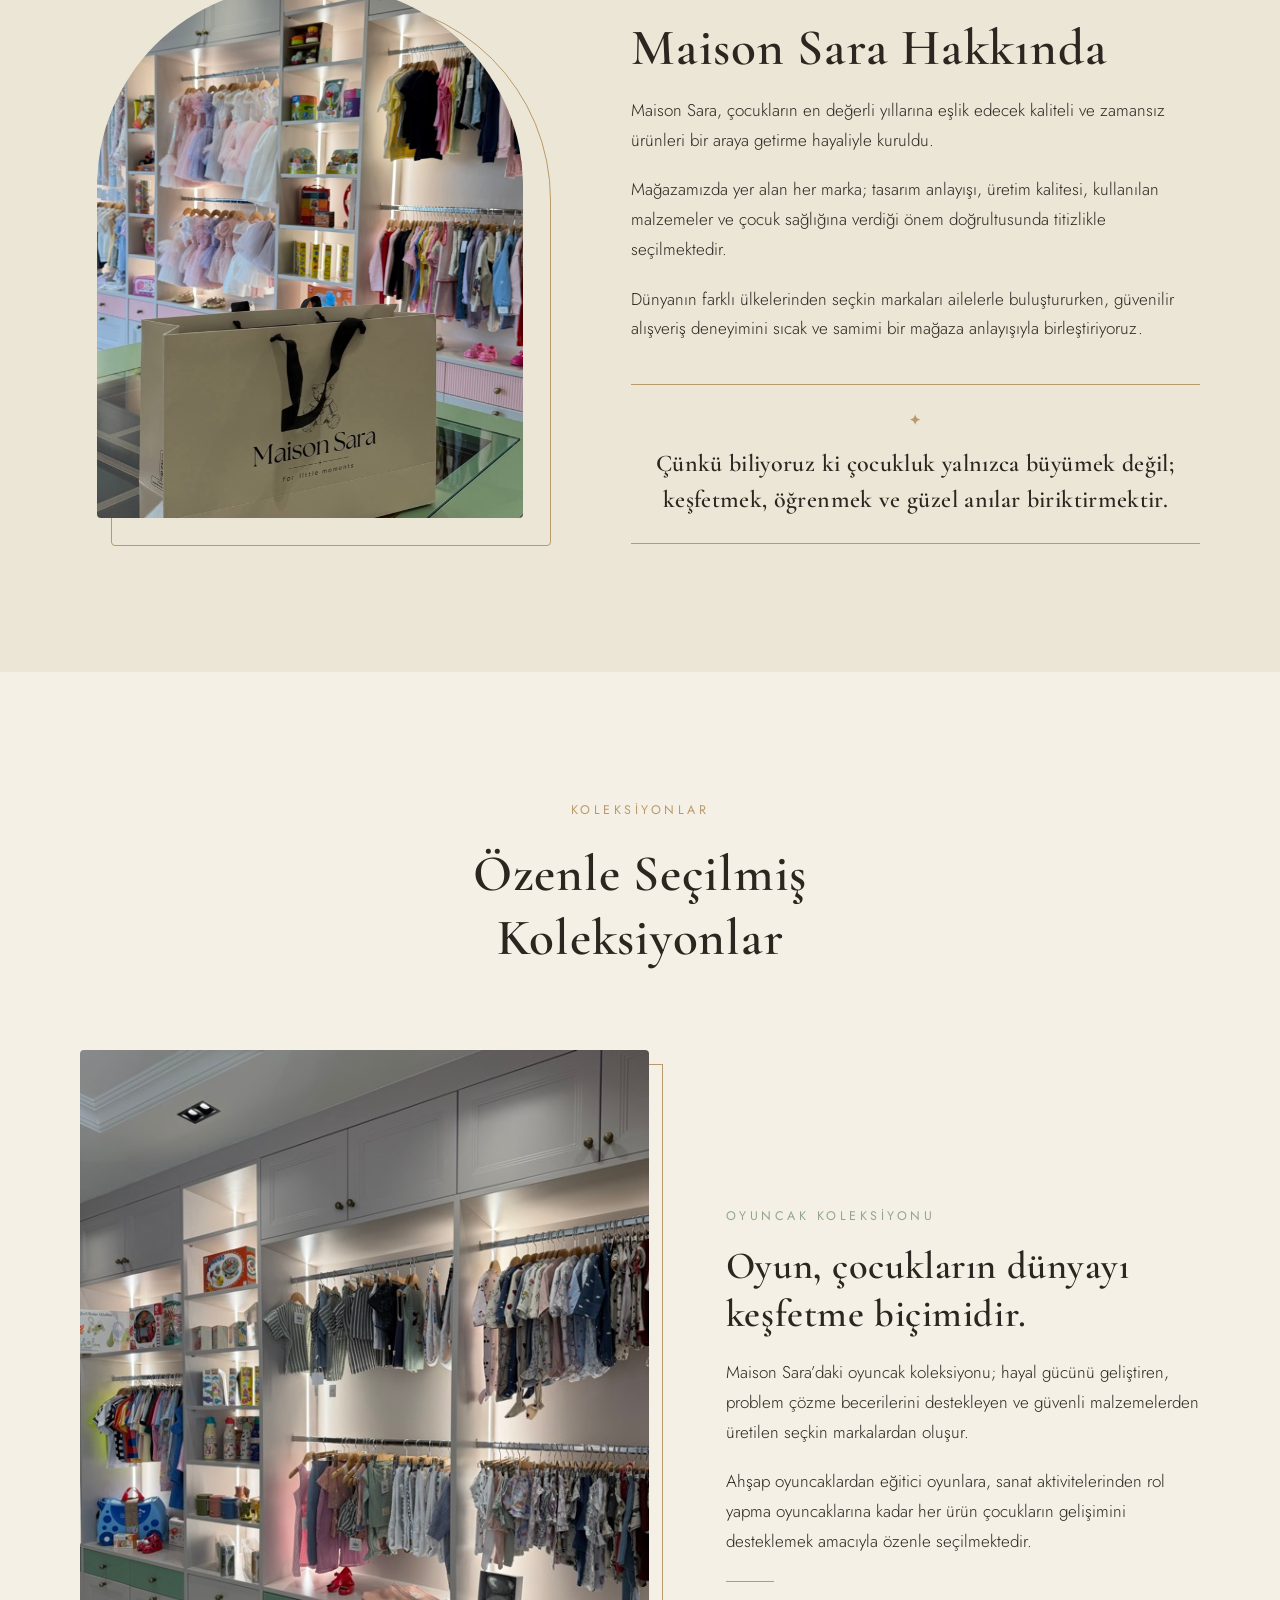
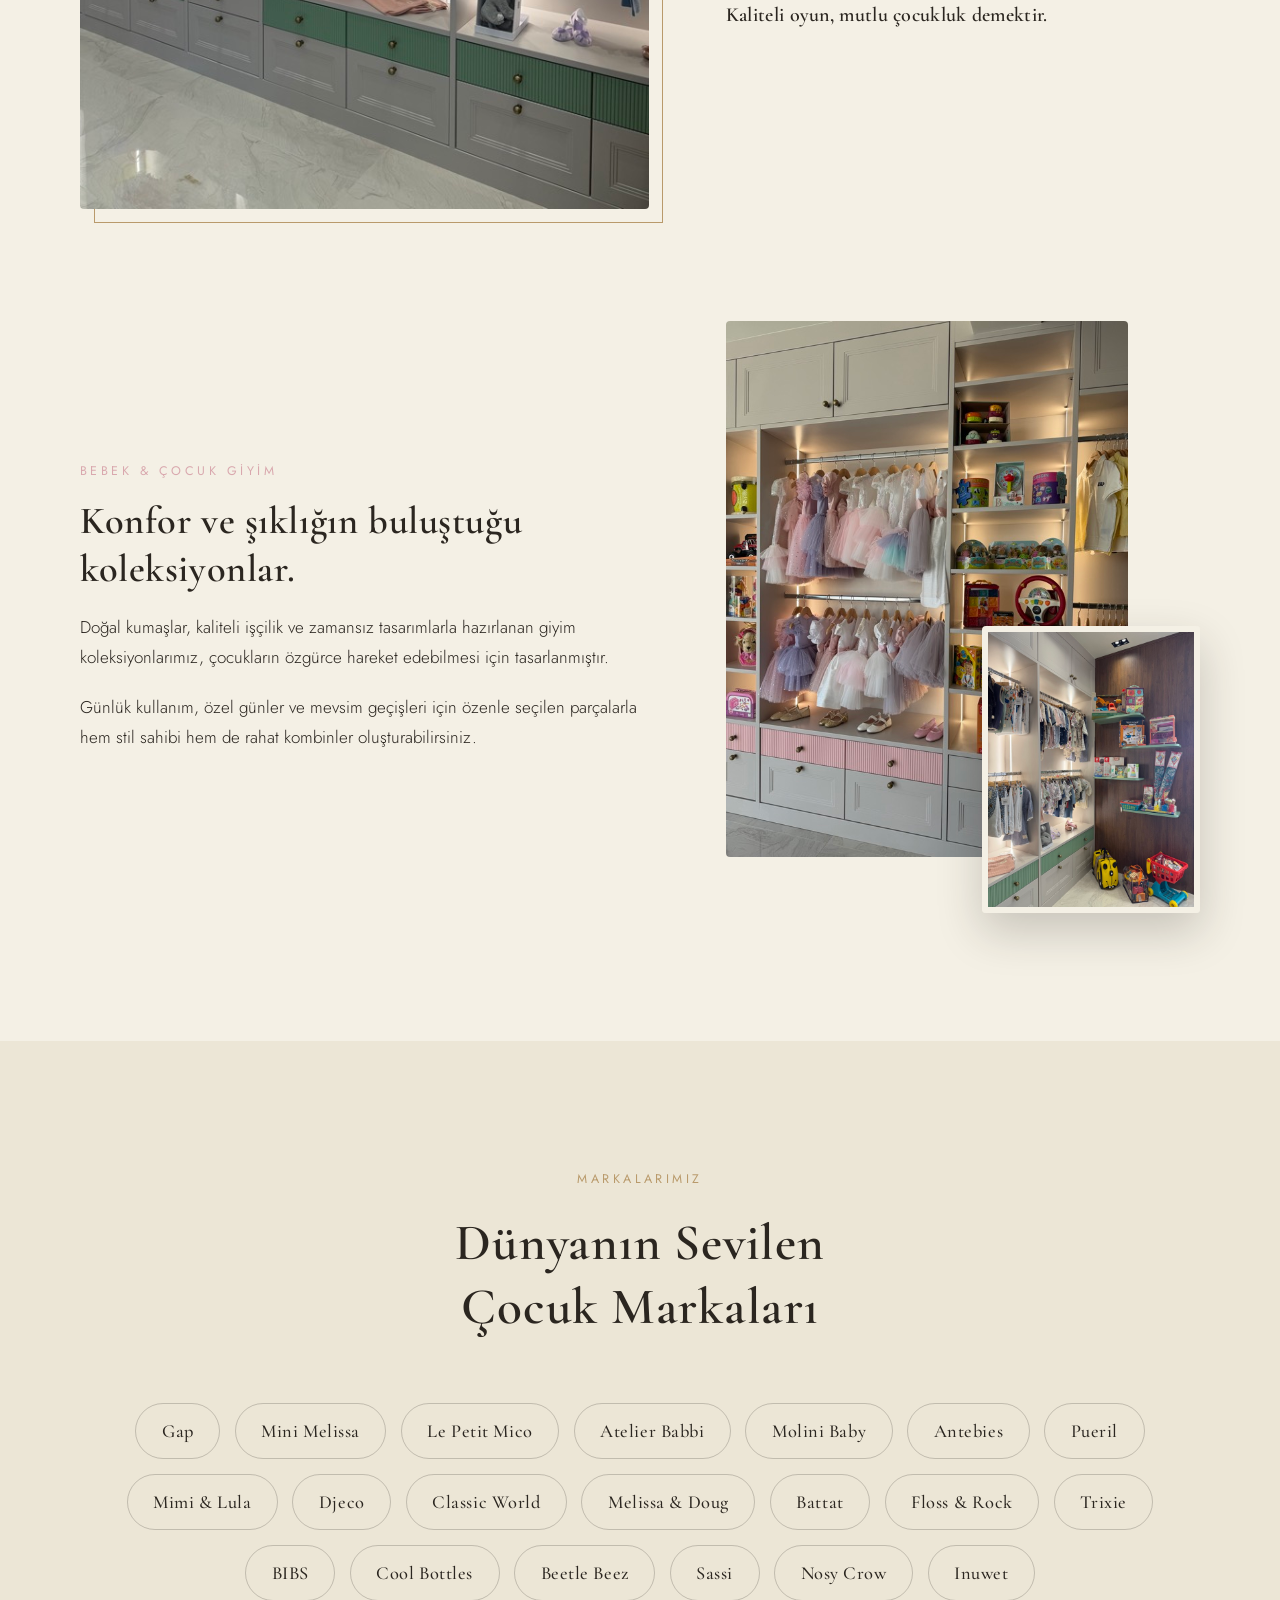
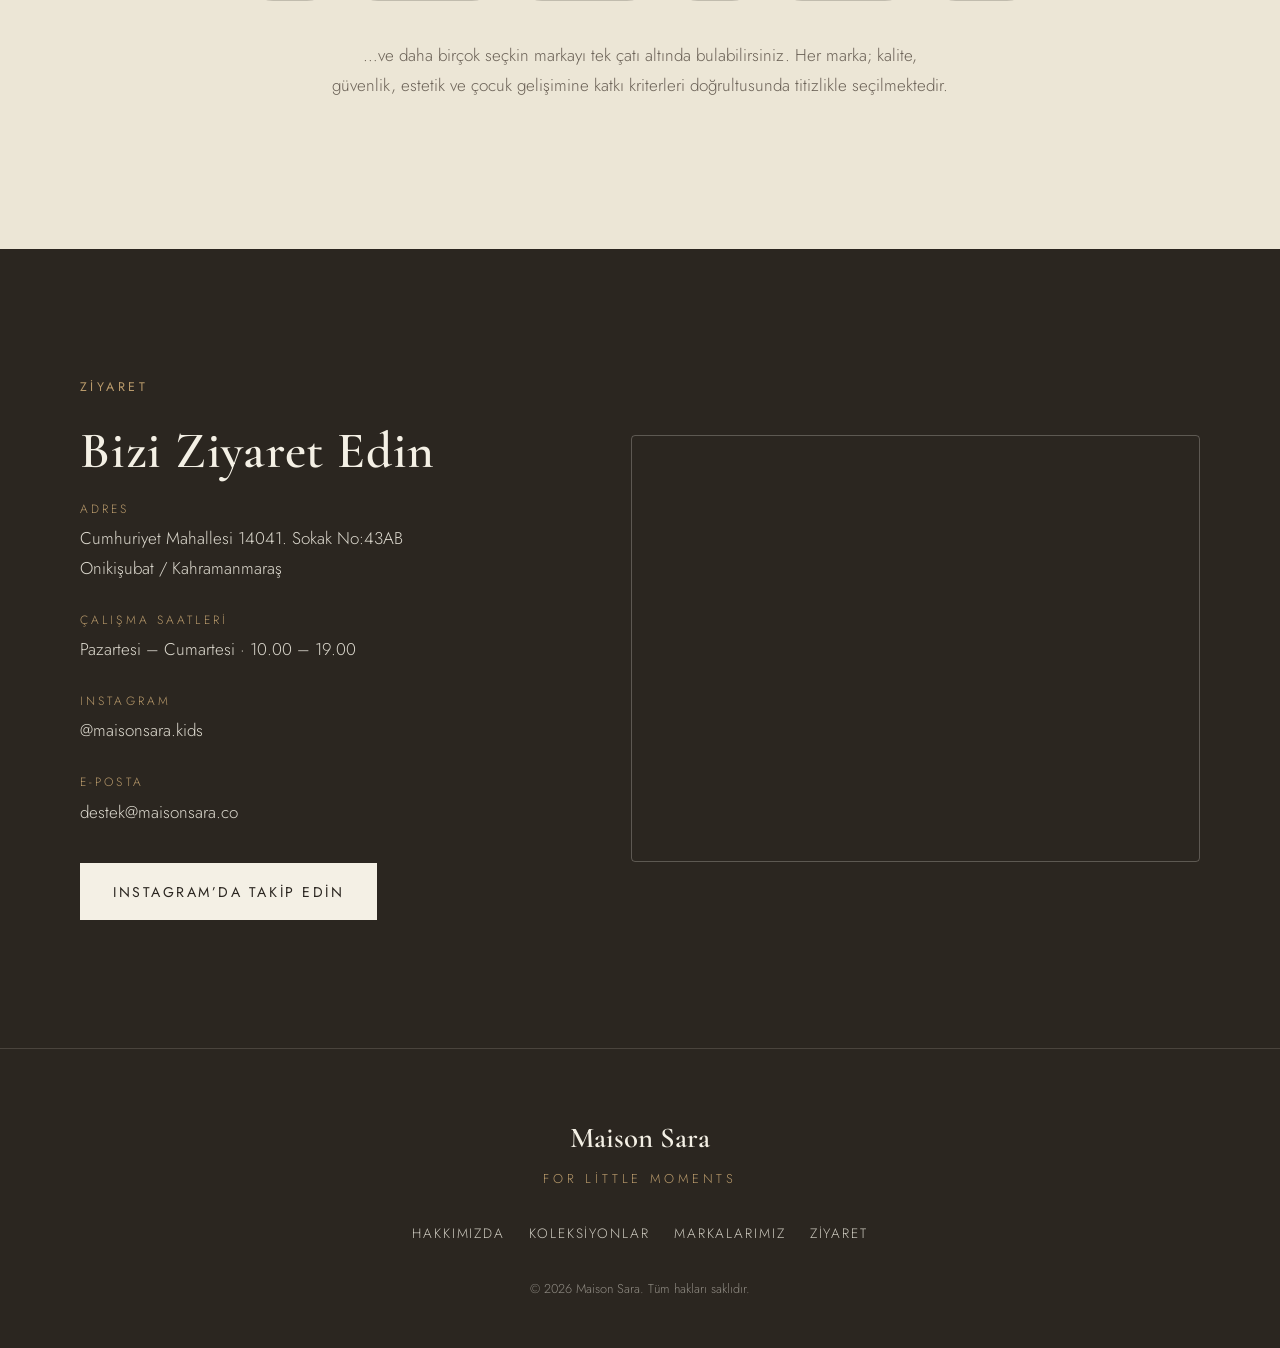
==== commit de929222: "Mobil menü containing-block hatası giderildi, çapa kayması düzeltildi, SEO zenginleştirildi - backdr" ====
--- a/index.html
+++ b/index.html
@@ -3,8 +3,9 @@
 <head>
   <meta charset="UTF-8">
   <meta name="viewport" content="width=device-width, initial-scale=1.0">
-  <title>Maison Sara | Bebek &amp; Çocuk Konsept Mağazası — Kahramanmaraş</title>
-  <meta name="description" content="Maison Sara — bebek ve çocuklar için dünyanın sevilen markalarını tek çatı altında buluşturan seçkin yaşam mağazası. Kahramanmaraş, Onikişubat.">
+  <title>Maison Sara | Kahramanmaraş Bebek &amp; Çocuk Mağazası — Giyim, Oyuncak</title>
+  <meta name="description" content="Kahramanmaraş'ta bebek ve çocuk giyim, oyuncak, ayakkabı ve aksesuar. Gap, Djeco, Melissa &amp; Doug, BIBS ve dünyanın sevilen markaları Maison Sara'da tek çatı altında. Onikişubat.">
+  <meta name="robots" content="index, follow">
   <meta name="theme-color" content="#F4F0E5">
 
   <link rel="canonical" href="https://maisonsara.com.tr/">
@@ -14,10 +15,11 @@
 
   <meta property="og:type" content="website">
   <meta property="og:site_name" content="Maison Sara">
-  <meta property="og:title" content="Maison Sara | Bebek &amp; Çocuk Konsept Mağazası — Kahramanmaraş">
-  <meta property="og:description" content="Bebek ve çocuklar için dünyanın sevilen markalarını tek çatı altında buluşturan seçkin yaşam mağazası.">
+  <meta property="og:title" content="Maison Sara | Kahramanmaraş Bebek &amp; Çocuk Mağazası">
+  <meta property="og:description" content="Bebek ve çocuk giyim, oyuncak ve aksesuarda dünyanın sevilen markaları Kahramanmaraş'ta tek çatı altında.">
   <meta property="og:url" content="https://maisonsara.com.tr/">
   <meta property="og:image" content="https://maisonsara.com.tr/img/og-image.jpg">
+  <meta property="og:image:alt" content="Maison Sara mağazasının pastel tonlardaki iç mekânı">
   <meta property="og:image:width" content="1200">
   <meta property="og:image:height" content="630">
   <meta property="og:locale" content="tr_TR">
@@ -34,11 +36,14 @@
     "@type": "Store",
     "name": "Maison Sara",
     "slogan": "for little moments",
-    "description": "Bebek ve çocuklar için dünyanın sevilen markalarını tek çatı altında buluşturan seçkin yaşam mağazası.",
+    "description": "Kahramanmaraş'ta bebek ve çocuk giyim, oyuncak, ayakkabı ve aksesuar mağazası. Dünyanın sevilen markaları tek çatı altında.",
     "image": "https://maisonsara.com.tr/img/og-image.jpg",
     "url": "https://maisonsara.com.tr/",
     "sameAs": ["https://www.instagram.com/maisonsara.kids/"],
     "email": "destek@maisonsara.co",
+    "priceRange": "₺₺",
+    "keywords": "bebek mağazası, çocuk giyim, oyuncak, bebek ayakkabı, Kahramanmaraş",
+    "hasMap": "https://www.google.com/maps/search/?api=1&query=Cumhuriyet+Mahallesi+14041.+Sokak+No%3A43AB+Oniki%C5%9Fubat+Kahramanmara%C5%9F",
     "address": {
       "@type": "PostalAddress",
       "streetAddress": "Cumhuriyet Mahallesi 14041. Sokak No:43AB",
@@ -89,7 +94,7 @@
       <div class="hero-panel">
         <img class="hero-logo" src="img/logo.png" alt="Maison Sara — for little moments" width="760" height="529">
         <h1>Çocukluğun en güzel anlarına eşlik edecek özenle seçilmiş koleksiyonlar.</h1>
-        <p class="hero-lead">Maison Sara, bebek ve çocuklar için dünyanın sevilen markalarını tek çatı altında buluşturan seçkin bir yaşam mağazasıdır.</p>
+        <p class="hero-lead">Maison Sara, bebek ve çocuklar için dünyanın sevilen markalarını Kahramanmaraş&rsquo;ta tek çatı altında buluşturan seçkin bir yaşam mağazasıdır.</p>
         <div class="hero-cta">
           <a class="btn btn-solid" href="#koleksiyonlar">Koleksiyonları Keşfedin</a>
           <a class="btn btn-ghost" href="https://www.google.com/maps/search/?api=1&amp;query=Cumhuriyet+Mahallesi+14041.+Sokak+No%3A43AB+Oniki%C5%9Fubat+Kahramanmara%C5%9F" target="_blank" rel="noopener">Yol Tarifi Al</a>
@@ -99,7 +104,7 @@
         <img src="img/hero-1600.jpg"
              srcset="img/hero-800.jpg 800w, img/hero-1600.jpg 1600w, img/hero-2400.jpg 2400w"
              sizes="(max-width: 767px) 100vw, 55vw"
-             alt="Maison Sara mağazasının pastel tonlardaki iç mekânı"
+             alt="Maison Sara Kahramanmaraş mağazasının pastel tonlardaki iç mekânı"
              width="1600" height="1200" fetchpriority="high">
       </div>
     </section>
--- a/css/style.css
+++ b/css/style.css
@@ -63,6 +63,11 @@
   padding-inline: clamp(1.25rem, 4vw, 2.5rem);
 }
 
+/* Çapa ile gelinen bölümler sabit header'ın altında kalmasın */
+section[id] {
+  scroll-margin-top: calc(var(--header-h) + 12px);
+}
+
 /* Küçük büyük-harfli etiket (for little moments tarzı) */
 .eyebrow {
   font-family: var(--font-sans);
@@ -83,13 +88,26 @@
   height: var(--header-h);
   display: flex;
   align-items: center;
-  transition: background 0.35s ease, box-shadow 0.35s ease;
-}
-
-.site-header.scrolled {
+  transition: box-shadow 0.35s ease;
+}
+
+/* Buzlu cam zemin pseudo-öğede: header'ın kendisine backdrop-filter
+   verilirse fixed konumlu mobil menü header kutusuna hapsolur (containing block). */
+.site-header::before {
+  content: "";
+  position: absolute;
+  inset: 0;
+  z-index: -1;
   background: rgba(244, 240, 229, 0.92);
   -webkit-backdrop-filter: blur(10px);
   backdrop-filter: blur(10px);
+  opacity: 0;
+  transition: opacity 0.35s ease;
+}
+
+.site-header.scrolled::before { opacity: 1; }
+
+.site-header.scrolled {
   box-shadow: 0 1px 0 rgba(43, 38, 32, 0.08);
 }
 
@@ -659,15 +677,23 @@
   .site-nav {
     position: fixed;
     inset: 0;
+    z-index: 105;
     background: var(--cream);
     flex-direction: column;
     justify-content: center;
     gap: 2rem;
     transform: translateY(-100%);
+    visibility: hidden;
+    pointer-events: none;
+    transition: transform 0.4s ease, visibility 0s linear 0.4s;
+  }
+
+  body.nav-open .site-nav {
+    transform: none;
+    visibility: visible;
+    pointer-events: auto;
     transition: transform 0.4s ease;
   }
-
-  body.nav-open .site-nav { transform: none; }
   body.nav-open { overflow: hidden; }
 
   body.nav-open .nav-toggle span:nth-child(1) { transform: translateY(7.5px) rotate(45deg); }
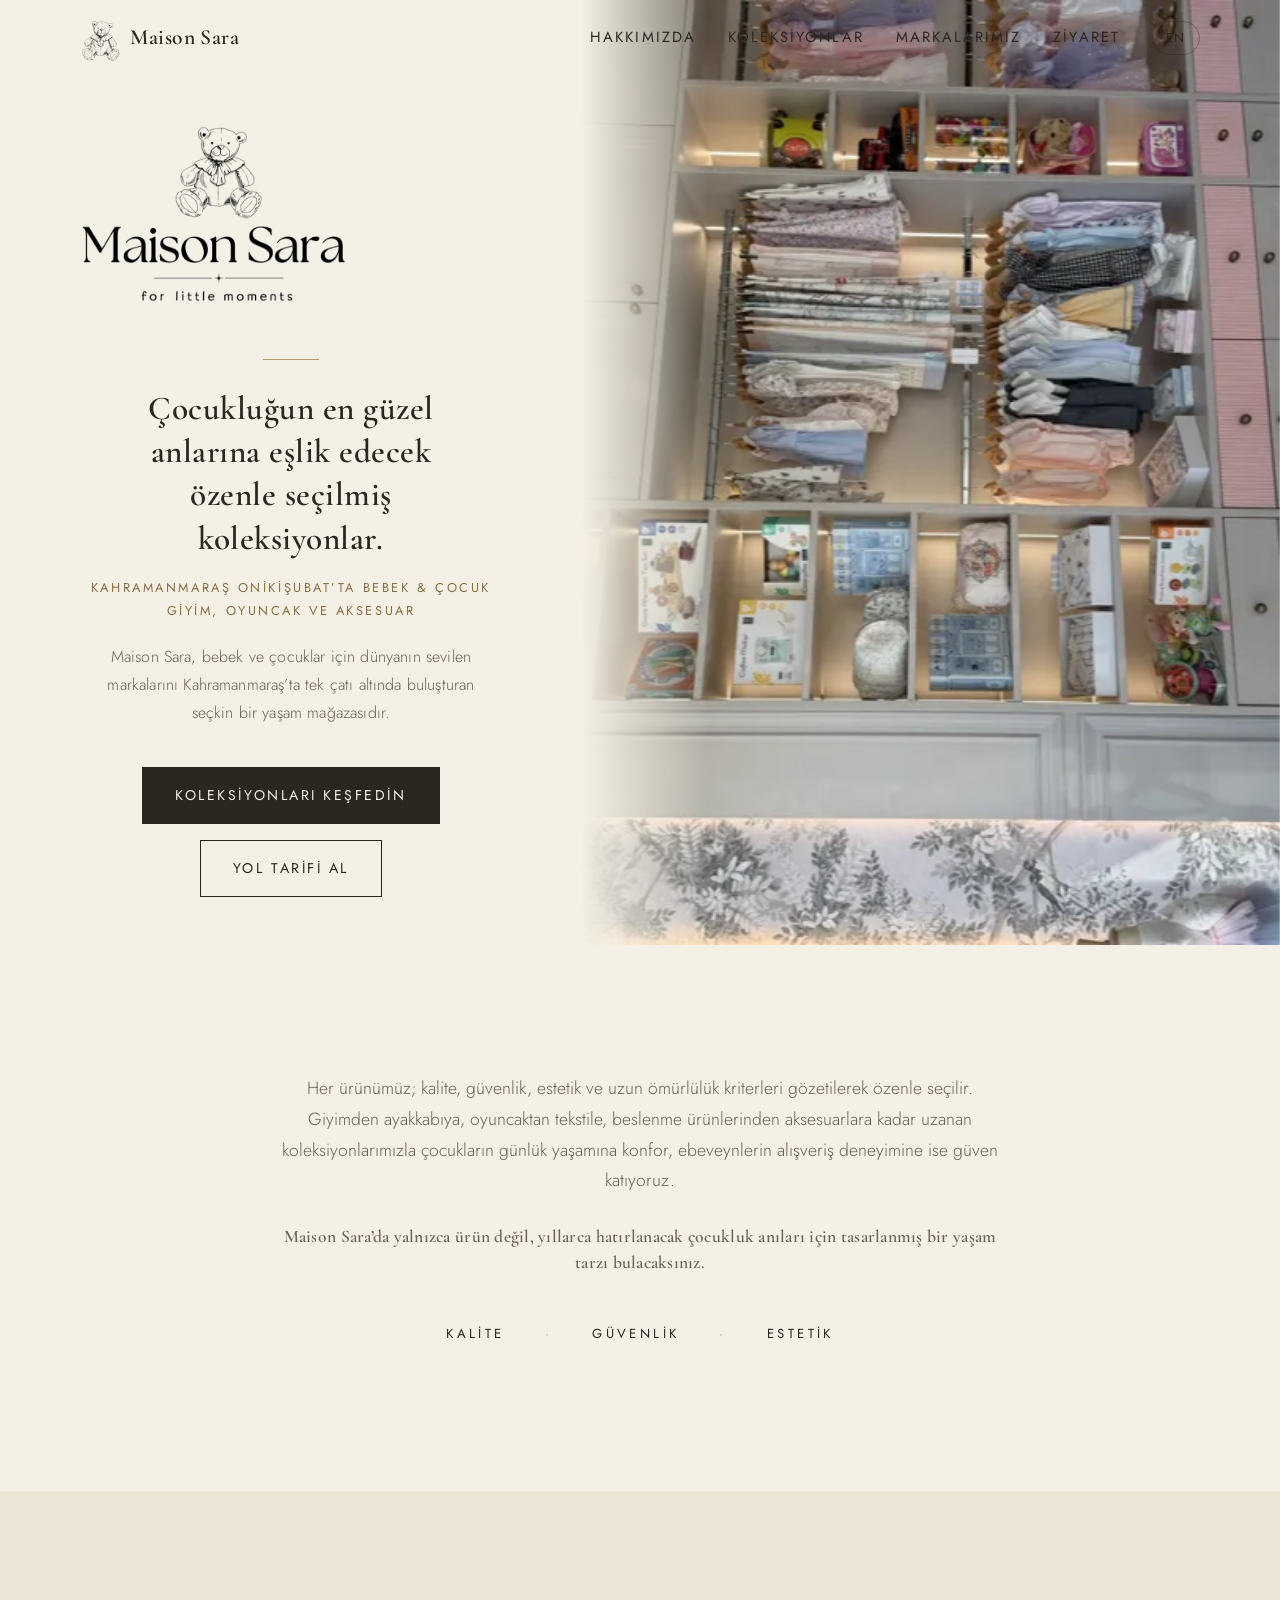
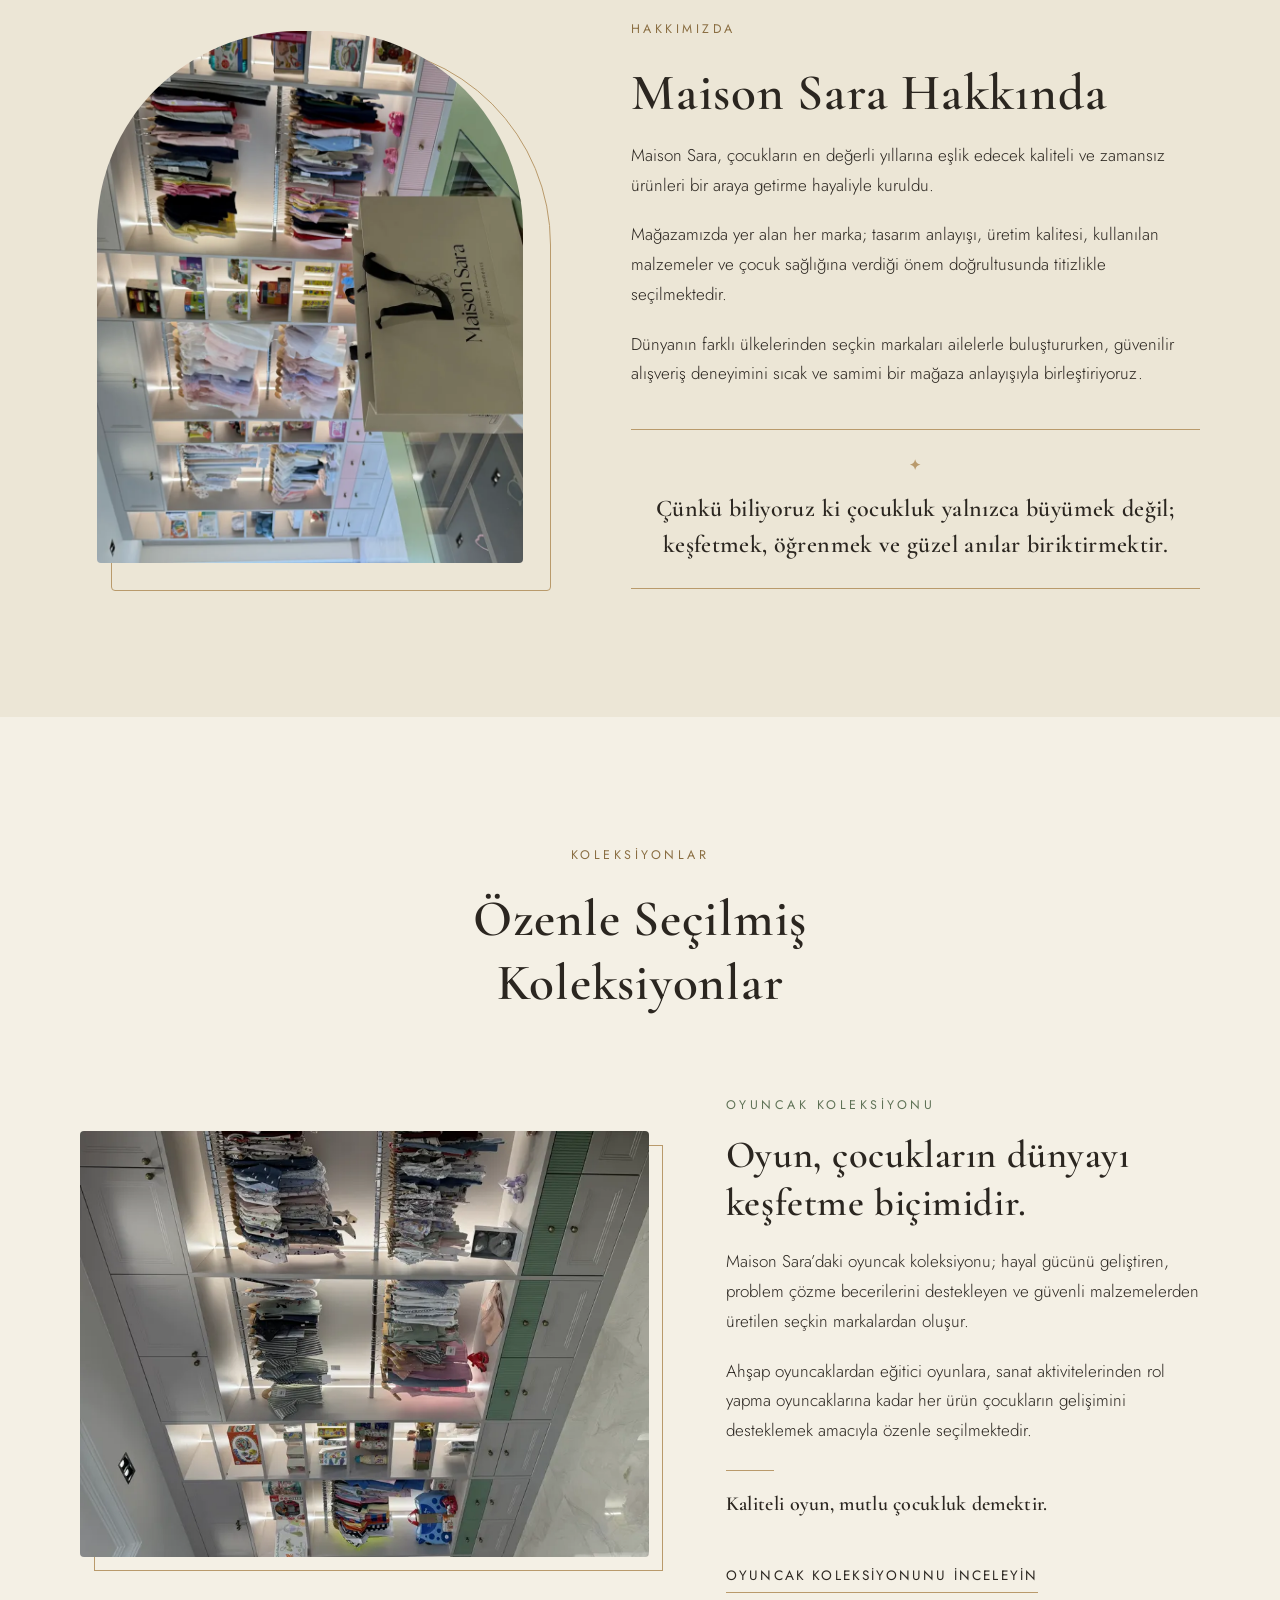
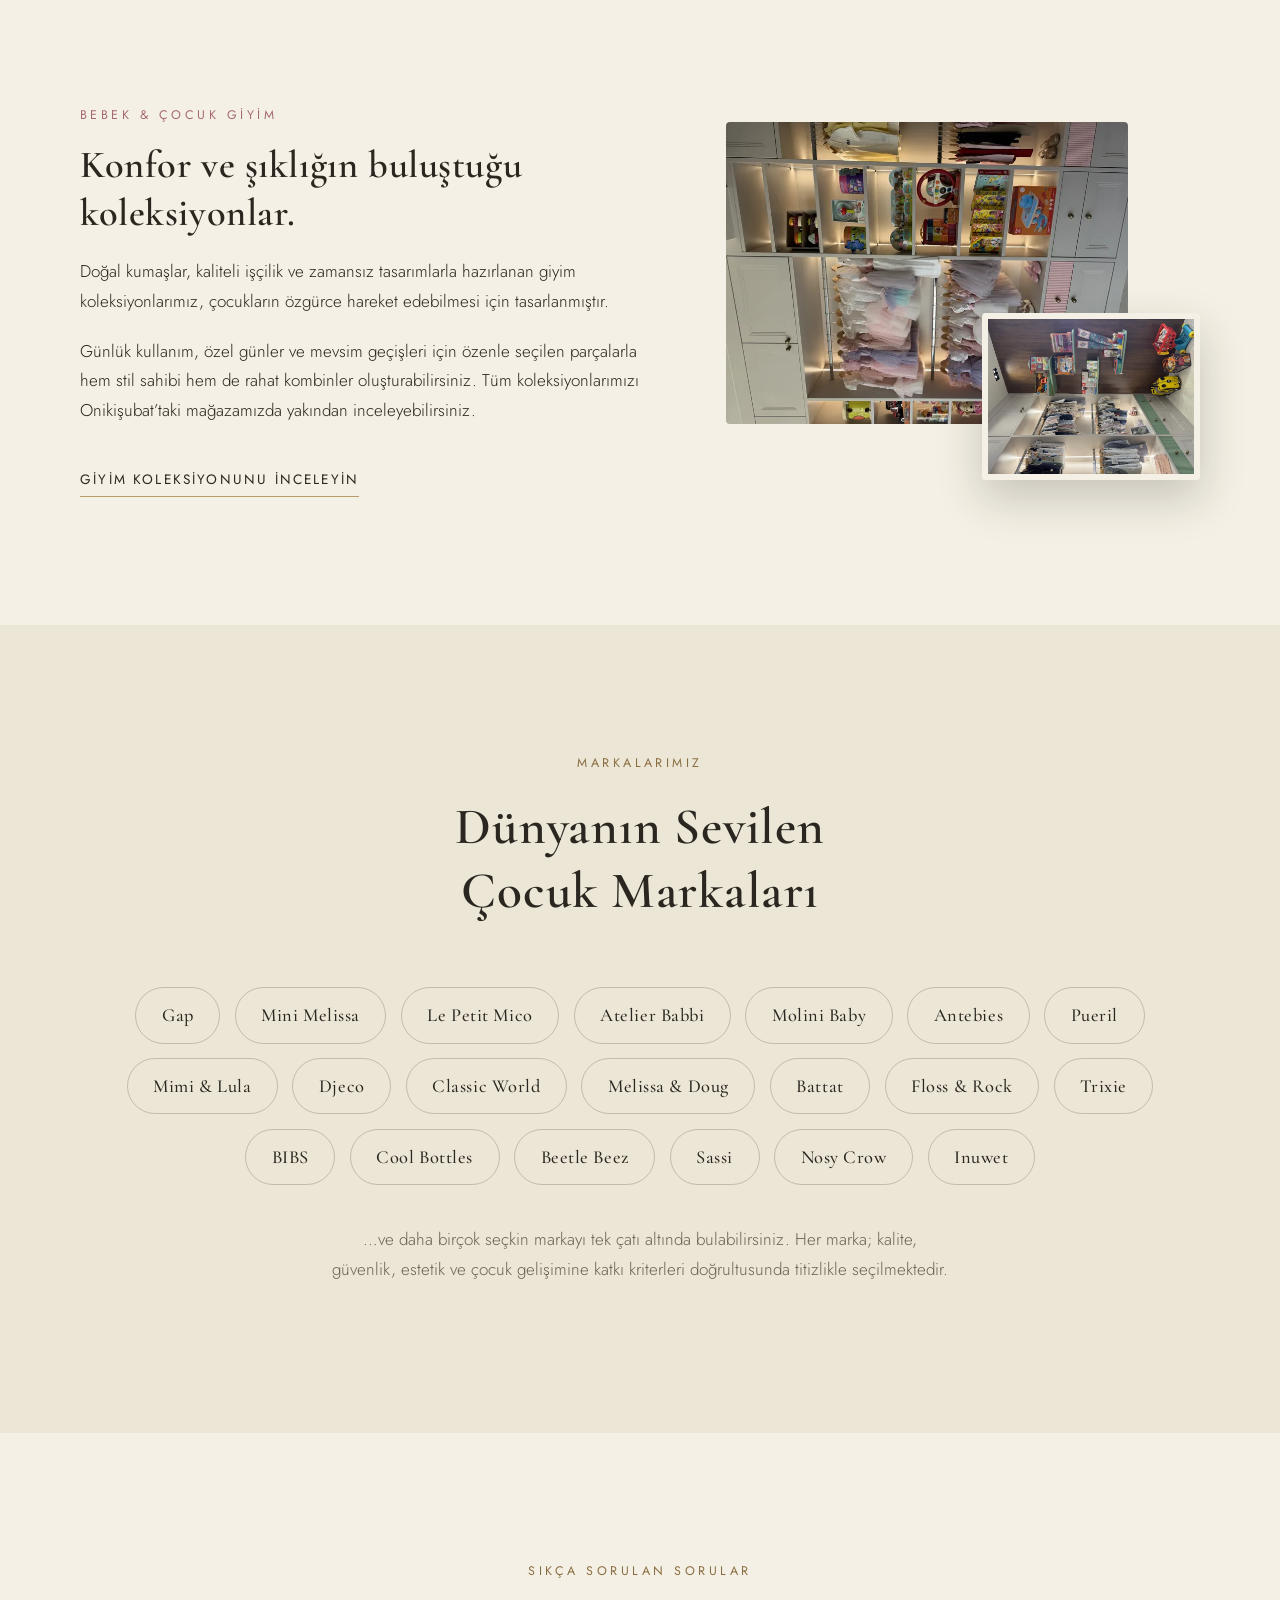
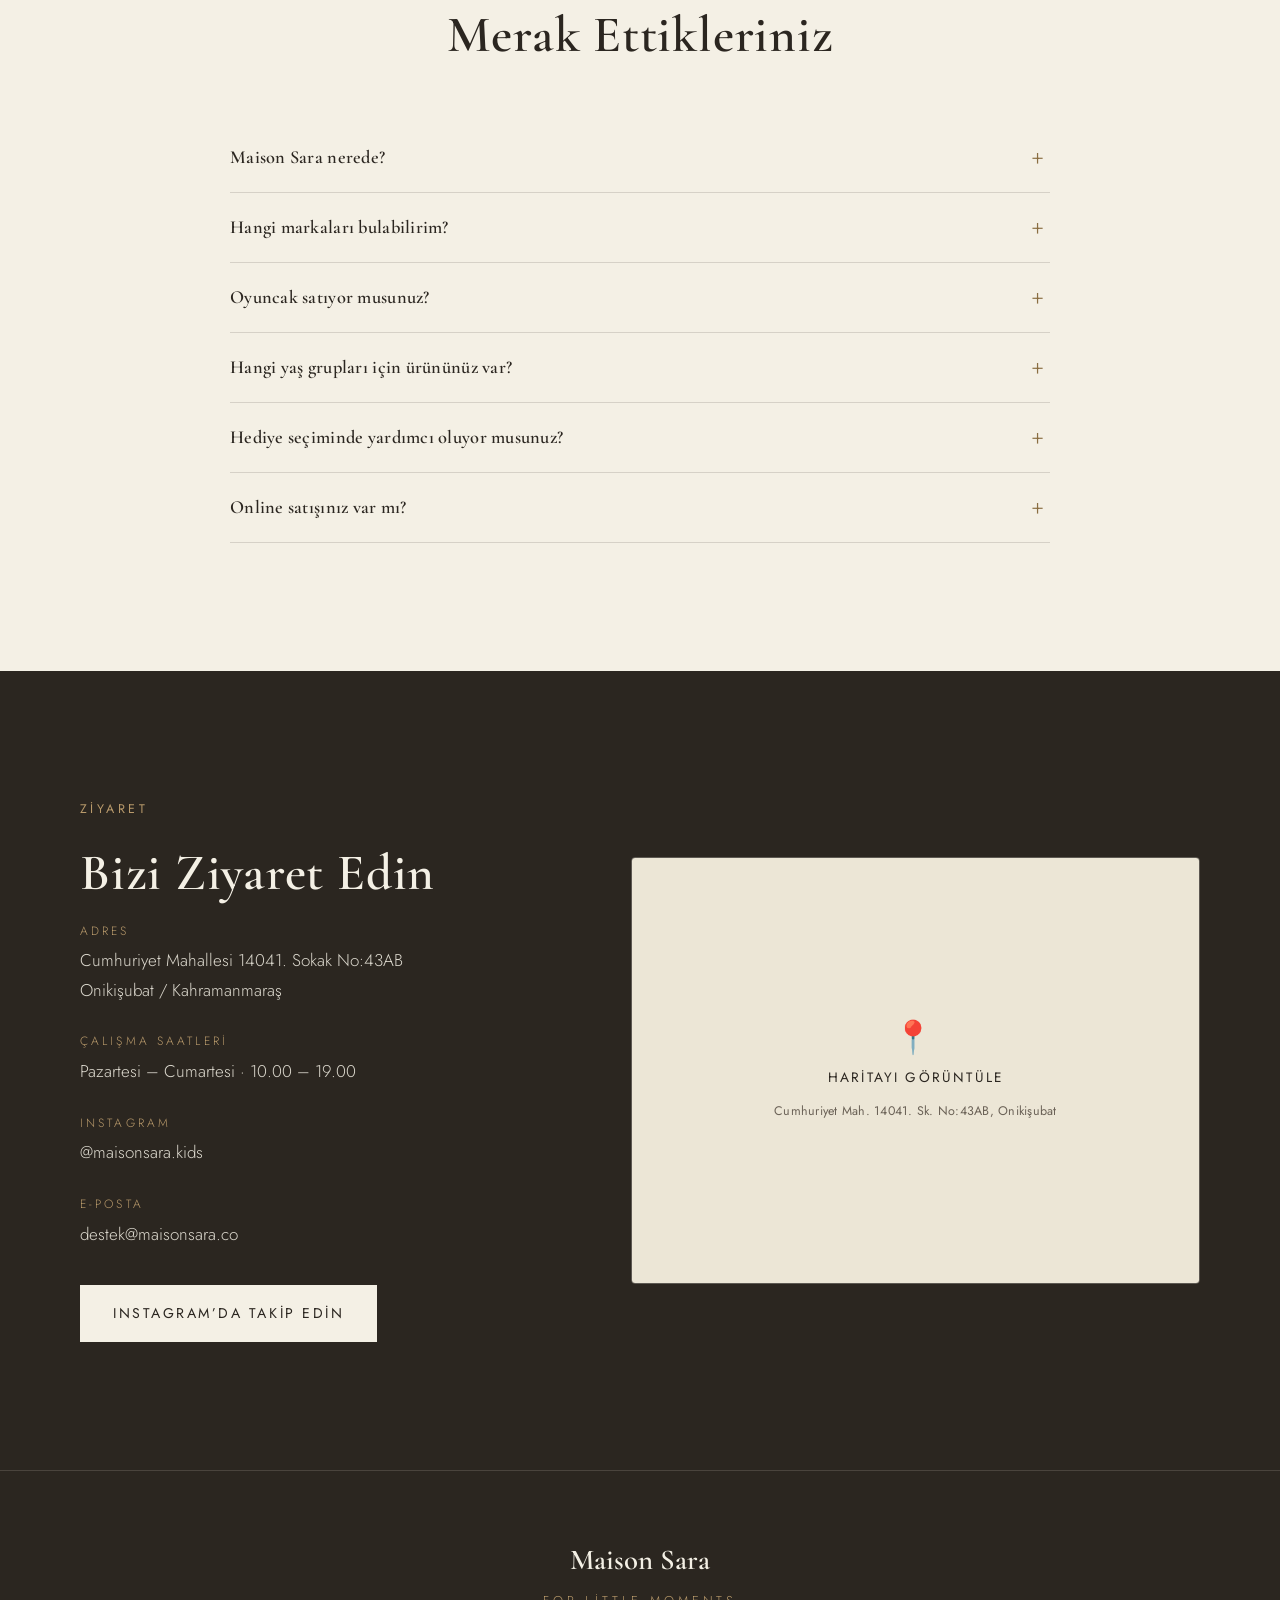
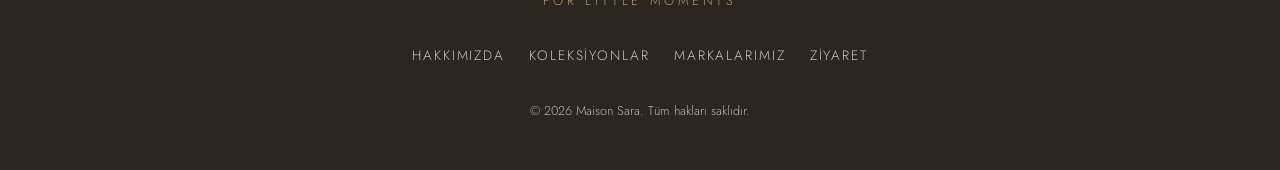
==== commit b28edf51: "Büyük iyileştirme turu: WebP görseller, erişilebilirlik, SSS, alt sayfalar - Tüm görseller WebP + JP" ====
--- a/index.html
+++ b/index.html
@@ -6,7 +6,9 @@
   <title>Maison Sara | Kahramanmaraş Bebek &amp; Çocuk Mağazası — Giyim, Oyuncak</title>
   <meta name="description" content="Kahramanmaraş'ta bebek ve çocuk giyim, oyuncak, ayakkabı ve aksesuar. Gap, Djeco, Melissa &amp; Doug, BIBS ve dünyanın sevilen markaları Maison Sara'da tek çatı altında. Onikişubat.">
   <meta name="robots" content="index, follow">
+  <meta name="referrer" content="strict-origin-when-cross-origin">
   <meta name="theme-color" content="#F4F0E5">
+  <script>document.documentElement.classList.add("js");</script>
 
   <link rel="canonical" href="https://maisonsara.com.tr/">
   <link rel="alternate" hreflang="tr" href="https://maisonsara.com.tr/">
@@ -33,22 +35,32 @@
   <script type="application/ld+json">
   {
     "@context": "https://schema.org",
-    "@type": "Store",
+    "@type": ["Store", "LocalBusiness"],
     "name": "Maison Sara",
     "slogan": "for little moments",
     "description": "Kahramanmaraş'ta bebek ve çocuk giyim, oyuncak, ayakkabı ve aksesuar mağazası. Dünyanın sevilen markaları tek çatı altında.",
     "image": "https://maisonsara.com.tr/img/og-image.jpg",
+    "logo": "https://maisonsara.com.tr/img/logo.png",
     "url": "https://maisonsara.com.tr/",
     "sameAs": ["https://www.instagram.com/maisonsara.kids/"],
     "email": "destek@maisonsara.co",
     "priceRange": "₺₺",
     "keywords": "bebek mağazası, çocuk giyim, oyuncak, bebek ayakkabı, Kahramanmaraş",
+    "areaServed": "Kahramanmaraş",
+    "currenciesAccepted": "TRY",
+    "paymentAccepted": "Cash, Credit Card",
     "hasMap": "https://www.google.com/maps/search/?api=1&query=Cumhuriyet+Mahallesi+14041.+Sokak+No%3A43AB+Oniki%C5%9Fubat+Kahramanmara%C5%9F",
+    "geo": {
+      "@type": "GeoCoordinates",
+      "latitude": 37.59862,
+      "longitude": 36.84866
+    },
     "address": {
       "@type": "PostalAddress",
       "streetAddress": "Cumhuriyet Mahallesi 14041. Sokak No:43AB",
       "addressLocality": "Onikişubat",
       "addressRegion": "Kahramanmaraş",
+      "postalCode": "46050",
       "addressCountry": "TR"
     },
     "openingHoursSpecification": {
@@ -60,24 +72,68 @@
   }
   </script>
 
+  <script type="application/ld+json">
+  {
+    "@context": "https://schema.org",
+    "@type": "FAQPage",
+    "mainEntity": [
+      {
+        "@type": "Question",
+        "name": "Maison Sara nerede?",
+        "acceptedAnswer": { "@type": "Answer", "text": "Mağazamız Cumhuriyet Mahallesi 14041. Sokak No:43AB, Onikişubat / Kahramanmaraş adresindedir. Pazartesi–Cumartesi 10.00–19.00 saatleri arasında açığız." }
+      },
+      {
+        "@type": "Question",
+        "name": "Hangi markaları bulabilirim?",
+        "acceptedAnswer": { "@type": "Answer", "text": "Gap, Mini Melissa, Djeco, Melissa & Doug, Battat, Trixie, BIBS, Mimi & Lula, Classic World ve Floss & Rock başta olmak üzere dünyanın sevilen bebek ve çocuk markalarını tek çatı altında sunuyoruz." }
+      },
+      {
+        "@type": "Question",
+        "name": "Oyuncak satıyor musunuz?",
+        "acceptedAnswer": { "@type": "Answer", "text": "Evet; ahşap oyuncaklardan eğitici oyunlara, sanat aktivitelerinden rol yapma oyuncaklarına kadar geniş bir oyuncak koleksiyonumuz bulunuyor." }
+      },
+      {
+        "@type": "Question",
+        "name": "Hangi yaş grupları için ürününüz var?",
+        "acceptedAnswer": { "@type": "Answer", "text": "Yenidoğandan okul çağına kadar; bebek ve çocuk giyiminden ayakkabıya, beslenme ürünlerinden oyuncak ve aksesuara uzanan geniş bir yelpazemiz var." }
+      },
+      {
+        "@type": "Question",
+        "name": "Hediye seçiminde yardımcı oluyor musunuz?",
+        "acceptedAnswer": { "@type": "Answer", "text": "Elbette; ekibimiz yaşa ve bütçenize uygun hediye seçiminde size mağazamızda memnuniyetle yardımcı olur." }
+      },
+      {
+        "@type": "Question",
+        "name": "Online satışınız var mı?",
+        "acceptedAnswer": { "@type": "Answer", "text": "Şu an yalnızca Kahramanmaraş Onikişubat'taki mağazamızdan hizmet veriyoruz. Ürünlerimizi Instagram hesabımızdan (@maisonsara.kids) inceleyebilir, sorularınız için bize ulaşabilirsiniz." }
+      }
+    ]
+  }
+  </script>
+
   <link rel="preconnect" href="https://fonts.googleapis.com">
   <link rel="preconnect" href="https://fonts.gstatic.com" crossorigin>
-  <link href="https://fonts.googleapis.com/css2?family=Cormorant+Garamond:wght@500;600&amp;family=Jost:wght@300;400;500&amp;display=swap" rel="stylesheet">
+  <link href="https://fonts.googleapis.com/css2?family=Cormorant+Garamond:wght@500;600&amp;family=Jost:wght@300;400&amp;display=swap" rel="stylesheet">
 
   <link rel="stylesheet" href="css/style.css">
 </head>
 <body>
 
+  <a class="skip-link" href="#top">İçeriğe geç</a>
+
   <header class="site-header">
     <div class="container">
       <a class="brand" href="#top" aria-label="Maison Sara — ana sayfa">
-        <img src="img/logo-bear.png" alt="" width="40" height="46">
+        <picture>
+          <source srcset="img/logo-bear.webp" type="image/webp">
+          <img src="img/logo-bear.png" alt="" width="40" height="46">
+        </picture>
         <span>Maison Sara</span>
       </a>
-      <button class="nav-toggle" aria-label="Menüyü aç/kapat" aria-expanded="false">
+      <button class="nav-toggle" type="button" aria-label="Menüyü aç/kapat" aria-expanded="false" aria-controls="site-nav">
         <span></span><span></span><span></span>
       </button>
-      <nav class="site-nav" aria-label="Ana menü">
+      <nav class="site-nav" id="site-nav" aria-label="Ana menü">
         <a href="#hakkimizda">Hakkımızda</a>
         <a href="#koleksiyonlar">Koleksiyonlar</a>
         <a href="#markalar">Markalarımız</a>
@@ -92,8 +148,12 @@
     <!-- ========== HERO ========== -->
     <section class="hero">
       <div class="hero-panel">
-        <img class="hero-logo" src="img/logo.png" alt="Maison Sara — for little moments" width="760" height="529">
+        <picture>
+          <source srcset="img/logo.webp" type="image/webp">
+          <img class="hero-logo" src="img/logo.png" alt="Maison Sara — for little moments" width="760" height="529">
+        </picture>
         <h1>Çocukluğun en güzel anlarına eşlik edecek özenle seçilmiş koleksiyonlar.</h1>
+        <p class="hero-sub">Kahramanmaraş Onikişubat&rsquo;ta bebek &amp; çocuk giyim, oyuncak ve aksesuar</p>
         <p class="hero-lead">Maison Sara, bebek ve çocuklar için dünyanın sevilen markalarını Kahramanmaraş&rsquo;ta tek çatı altında buluşturan seçkin bir yaşam mağazasıdır.</p>
         <div class="hero-cta">
           <a class="btn btn-solid" href="#koleksiyonlar">Koleksiyonları Keşfedin</a>
@@ -101,11 +161,15 @@
         </div>
       </div>
       <div class="hero-media">
-        <img src="img/hero-1600.jpg"
-             srcset="img/hero-800.jpg 800w, img/hero-1600.jpg 1600w, img/hero-2400.jpg 2400w"
-             sizes="(max-width: 767px) 100vw, 55vw"
-             alt="Maison Sara Kahramanmaraş mağazasının pastel tonlardaki iç mekânı"
-             width="1600" height="1200" fetchpriority="high">
+        <picture>
+          <source srcset="img/hero-800.webp 800w, img/hero-1600.webp 1600w, img/hero-2400.webp 2400w"
+                  sizes="(max-width: 767px) 100vw, 55vw" type="image/webp">
+          <img src="img/hero-1600.jpg"
+               srcset="img/hero-800.jpg 800w, img/hero-1600.jpg 1600w, img/hero-2400.jpg 2400w"
+               sizes="(max-width: 767px) 100vw, 55vw"
+               alt="Maison Sara Kahramanmaraş mağazasının pastel tonlardaki iç mekânı"
+               width="1600" height="1200" fetchpriority="high">
+        </picture>
       </div>
     </section>
 
@@ -126,11 +190,15 @@
     <section class="section section-alt" id="hakkimizda">
       <div class="container about-grid">
         <div class="about-media framed arch reveal">
-          <img src="img/about-900.jpg"
-               srcset="img/about-900.jpg 900w, img/about-1400.jpg 1400w"
-               sizes="(max-width: 767px) 90vw, 440px"
-               alt="Cam vitrin üzerinde Maison Sara logolu hediye çantası"
-               width="900" height="1125" loading="lazy" decoding="async">
+          <picture>
+            <source srcset="img/about-900.webp 900w, img/about-1400.webp 1400w"
+                    sizes="(max-width: 767px) 90vw, 440px" type="image/webp">
+            <img src="img/about-900.jpg"
+                 srcset="img/about-900.jpg 900w, img/about-1400.jpg 1400w"
+                 sizes="(max-width: 767px) 90vw, 440px"
+                 alt="Cam vitrin üzerinde Maison Sara logolu hediye çantası"
+                 width="900" height="1125" loading="lazy" decoding="async">
+          </picture>
         </div>
         <div class="reveal" style="--reveal-delay: 0.15s">
           <span class="eyebrow">Hakkımızda</span>
@@ -154,11 +222,15 @@
         <!-- Oyuncaklar -->
         <div class="collection-row" data-accent="sage">
           <div class="collection-media framed reveal">
-            <img src="img/toys-1600.jpg"
-                 srcset="img/toys-800.jpg 800w, img/toys-1600.jpg 1600w"
-                 sizes="(max-width: 767px) 100vw, 50vw"
-                 alt="Ahşap duvar raflarında eğitici oyuncaklar"
-                 width="1600" height="1200" loading="lazy" decoding="async">
+            <picture>
+              <source srcset="img/toys-800.webp 800w, img/toys-1600.webp 1600w"
+                      sizes="(max-width: 767px) 100vw, 50vw" type="image/webp">
+              <img src="img/toys-1600.jpg"
+                   srcset="img/toys-800.jpg 800w, img/toys-1600.jpg 1600w"
+                   sizes="(max-width: 767px) 100vw, 50vw"
+                   alt="Ahşap duvar raflarında eğitici oyuncaklar"
+                   width="1600" height="1200" loading="lazy" decoding="async">
+            </picture>
           </div>
           <div class="collection-text reveal" style="--reveal-delay: 0.15s">
             <span class="eyebrow">Oyuncak Koleksiyonu</span>
@@ -166,6 +238,7 @@
             <p>Maison Sara&rsquo;daki oyuncak koleksiyonu; hayal gücünü geliştiren, problem çözme becerilerini destekleyen ve güvenli malzemelerden üretilen seçkin markalardan oluşur.</p>
             <p>Ahşap oyuncaklardan eğitici oyunlara, sanat aktivitelerinden rol yapma oyuncaklarına kadar her ürün çocukların gelişimini desteklemek amacıyla özenle seçilmektedir.</p>
             <p class="signature-line">Kaliteli oyun, mutlu çocukluk demektir.</p>
+            <a class="collection-link" href="oyuncak/">Oyuncak Koleksiyonunu İnceleyin</a>
           </div>
         </div>
 
@@ -173,23 +246,31 @@
         <div class="collection-row flip" data-accent="blush">
           <div class="collection-media collage reveal">
             <div class="collage-main">
-              <img src="img/girls-1600.jpg"
-                   srcset="img/girls-800.jpg 800w, img/girls-1600.jpg 1600w"
-                   sizes="(max-width: 767px) 100vw, 50vw"
-                   alt="Pembe çekmeceli bölümde tütülü kız çocuk elbiseleri"
-                   width="1600" height="1200" loading="lazy" decoding="async">
+              <picture>
+                <source srcset="img/girls-800.webp 800w, img/girls-1600.webp 1600w"
+                        sizes="(max-width: 767px) 100vw, 50vw" type="image/webp">
+                <img src="img/girls-1600.jpg"
+                     srcset="img/girls-800.jpg 800w, img/girls-1600.jpg 1600w"
+                     sizes="(max-width: 767px) 100vw, 50vw"
+                     alt="Pembe çekmeceli bölümde tütülü kız çocuk elbiseleri"
+                     width="1600" height="1200" loading="lazy" decoding="async">
+              </picture>
             </div>
             <div class="collage-overlay">
-              <img src="img/boys-800.jpg"
-                   alt="Bebek ve erkek çocuk giyim bölümü"
-                   width="800" height="600" loading="lazy" decoding="async">
+              <picture>
+                <source srcset="img/boys-800.webp" type="image/webp">
+                <img src="img/boys-800.jpg"
+                     alt="Bebek ve erkek çocuk giyim bölümü"
+                     width="800" height="600" loading="lazy" decoding="async">
+              </picture>
             </div>
           </div>
           <div class="collection-text reveal" style="--reveal-delay: 0.15s">
             <span class="eyebrow">Bebek &amp; Çocuk Giyim</span>
             <h3>Konfor ve şıklığın buluştuğu koleksiyonlar.</h3>
             <p>Doğal kumaşlar, kaliteli işçilik ve zamansız tasarımlarla hazırlanan giyim koleksiyonlarımız, çocukların özgürce hareket edebilmesi için tasarlanmıştır.</p>
-            <p>Günlük kullanım, özel günler ve mevsim geçişleri için özenle seçilen parçalarla hem stil sahibi hem de rahat kombinler oluşturabilirsiniz.</p>
+            <p>Günlük kullanım, özel günler ve mevsim geçişleri için özenle seçilen parçalarla hem stil sahibi hem de rahat kombinler oluşturabilirsiniz. Tüm koleksiyonlarımızı Onikişubat&rsquo;taki mağazamızda yakından inceleyebilirsiniz.</p>
+            <a class="collection-link" href="cocuk-giyim/">Giyim Koleksiyonunu İnceleyin</a>
           </div>
         </div>
       </div>
@@ -228,6 +309,42 @@
       </div>
     </section>
 
+    <!-- ========== SSS ========== -->
+    <section class="section" id="sss">
+      <div class="container">
+        <div class="faq-head reveal">
+          <span class="eyebrow">Sıkça Sorulan Sorular</span>
+          <h2 class="section-title">Merak Ettikleriniz</h2>
+        </div>
+        <div class="faq-list reveal">
+          <details class="faq-item">
+            <summary>Maison Sara nerede?</summary>
+            <p>Mağazamız Cumhuriyet Mahallesi 14041. Sokak No:43AB, Onikişubat / Kahramanmaraş adresindedir. Pazartesi&ndash;Cumartesi 10.00&ndash;19.00 saatleri arasında açığız.</p>
+          </details>
+          <details class="faq-item">
+            <summary>Hangi markaları bulabilirim?</summary>
+            <p>Gap, Mini Melissa, Djeco, Melissa &amp; Doug, Battat, Trixie, BIBS, Mimi &amp; Lula, Classic World ve Floss &amp; Rock başta olmak üzere dünyanın sevilen bebek ve çocuk markalarını tek çatı altında sunuyoruz.</p>
+          </details>
+          <details class="faq-item">
+            <summary>Oyuncak satıyor musunuz?</summary>
+            <p>Evet; ahşap oyuncaklardan eğitici oyunlara, sanat aktivitelerinden rol yapma oyuncaklarına kadar geniş bir oyuncak koleksiyonumuz bulunuyor.</p>
+          </details>
+          <details class="faq-item">
+            <summary>Hangi yaş grupları için ürününüz var?</summary>
+            <p>Yenidoğandan okul çağına kadar; bebek ve çocuk giyiminden ayakkabıya, beslenme ürünlerinden oyuncak ve aksesuara uzanan geniş bir yelpazemiz var.</p>
+          </details>
+          <details class="faq-item">
+            <summary>Hediye seçiminde yardımcı oluyor musunuz?</summary>
+            <p>Elbette; ekibimiz yaşa ve bütçenize uygun hediye seçiminde size mağazamızda memnuniyetle yardımcı olur.</p>
+          </details>
+          <details class="faq-item">
+            <summary>Online satışınız var mı?</summary>
+            <p>Şu an yalnızca Kahramanmaraş Onikişubat&rsquo;taki mağazamızdan hizmet veriyoruz. Ürünlerimizi Instagram hesabımızdan (<a href="https://www.instagram.com/maisonsara.kids/" target="_blank" rel="noopener">@maisonsara.kids</a>) inceleyebilir, sorularınız için bize ulaşabilirsiniz.</p>
+          </details>
+        </div>
+      </div>
+    </section>
+
     <!-- ========== ZİYARET ========== -->
     <section class="section visit" id="ziyaret">
       <div class="container visit-grid">
@@ -261,12 +378,13 @@
         </div>
 
         <div class="visit-map reveal" style="--reveal-delay: 0.15s">
-          <iframe
-            src="https://maps.google.com/maps?q=Cumhuriyet%20Mahallesi%2014041.%20Sokak%20No%3A43AB%20Oniki%C5%9Fubat%20Kahramanmara%C5%9F&amp;z=16&amp;output=embed"
-            title="Maison Sara konumu — Google Haritalar"
-            loading="lazy"
-            referrerpolicy="no-referrer-when-downgrade"
-            allowfullscreen></iframe>
+          <button class="map-facade" type="button"
+                  data-map-src="https://maps.google.com/maps?q=Cumhuriyet%20Mahallesi%2014041.%20Sokak%20No%3A43AB%20Oniki%C5%9Fubat%20Kahramanmara%C5%9F&amp;z=16&amp;output=embed"
+                  data-map-title="Maison Sara konumu — Google Haritalar">
+            <span class="pin" aria-hidden="true">📍</span>
+            <span>Haritayı Görüntüle</span>
+            <small>Cumhuriyet Mah. 14041. Sk. No:43AB, Onikişubat</small>
+          </button>
         </div>
       </div>
     </section>
--- a/css/style.css
+++ b/css/style.css
@@ -11,9 +11,12 @@
   --ink-soft:   #6B6257;
   --blush:      #E9CBCE;
   --blush-deep: #D9A8AE;
+  --blush-text: #A66A72;  /* açık zeminde okunur pudra (WCAG AA) */
   --sage:       #B9C6B2;
   --sage-deep:  #93A68B;
-  --gold:       #B99A6B;
+  --sage-text:  #5F7256;  /* açık zeminde okunur adaçayı (WCAG AA) */
+  --gold:       #B99A6B;  /* çizgiler, dekor ve koyu zemin */
+  --gold-text:  #8A6E42;  /* açık zeminde okunur altın (WCAG AA) */
 
   /* Tipografi */
   --font-serif: "Cormorant Garamond", "Times New Roman", serif;
@@ -75,9 +78,38 @@
   font-size: 0.78rem;
   letter-spacing: 0.28em;
   text-transform: uppercase;
-  color: var(--gold);
+  color: var(--gold-text);
   display: block;
   margin-bottom: 1.25rem;
+}
+
+/* Klavye kullanıcıları için içeriğe atlama linki */
+.skip-link {
+  position: absolute;
+  top: -100px;
+  left: 1rem;
+  z-index: 200;
+  background: var(--ink);
+  color: var(--cream);
+  padding: 0.7rem 1.4rem;
+  font-size: 0.9rem;
+  letter-spacing: 0.1em;
+  text-decoration: none;
+  border-radius: 0 0 4px 4px;
+  transition: top 0.2s ease;
+}
+
+.skip-link:focus { top: 0; }
+
+/* Klavye odağı */
+:focus-visible {
+  outline: 2px solid var(--ink);
+  outline-offset: 3px;
+}
+
+.visit :focus-visible,
+.site-footer :focus-visible {
+  outline-color: var(--cream);
 }
 
 /* ---------- Header ---------- */
@@ -242,6 +274,15 @@
   background: var(--gold);
 }
 
+.hero-sub {
+  font-size: 0.8rem;
+  font-weight: 400;
+  letter-spacing: 0.2em;
+  text-transform: uppercase;
+  color: var(--gold-text);
+  margin: -0.3rem 0 1.3rem;
+}
+
 .hero-lead {
   color: var(--ink-soft);
   font-size: 1rem;
@@ -453,8 +494,8 @@
 
 .collection-text .eyebrow { margin-bottom: 0.9rem; }
 
-.collection-row[data-accent="sage"] .eyebrow { color: var(--sage-deep); }
-.collection-row[data-accent="blush"] .eyebrow { color: var(--blush-deep); }
+.collection-row[data-accent="sage"] .eyebrow { color: var(--sage-text); }
+.collection-row[data-accent="blush"] .eyebrow { color: var(--blush-text); }
 
 .signature-line {
   font-family: var(--font-serif);
@@ -473,6 +514,21 @@
   background: var(--gold);
   margin-bottom: 1rem;
 }
+
+.collection-link {
+  display: inline-block;
+  margin-top: 1.4rem;
+  font-size: 0.85rem;
+  font-weight: 400;
+  letter-spacing: 0.16em;
+  text-transform: uppercase;
+  text-decoration: none;
+  border-bottom: 1px solid var(--gold);
+  padding-bottom: 0.25rem;
+  transition: border-color 0.25s ease, color 0.25s ease;
+}
+
+.collection-link:hover { color: var(--gold-text); border-color: var(--gold-text); }
 
 /* Giyim kolajı */
 .collage {
@@ -593,6 +649,130 @@
   filter: grayscale(0.35) sepia(0.08);
 }
 
+/* Harita tıkla-yükle ön yüzü — iframe ancak istenince yüklenir */
+.map-facade {
+  position: absolute;
+  inset: 0;
+  width: 100%;
+  height: 100%;
+  border: 0;
+  background: var(--cream-deep);
+  color: var(--ink);
+  cursor: pointer;
+  display: flex;
+  flex-direction: column;
+  align-items: center;
+  justify-content: center;
+  gap: 0.9rem;
+  font-family: var(--font-sans);
+  transition: background 0.25s ease;
+}
+
+.map-facade:hover { background: var(--cream); }
+
+.map-facade .pin {
+  font-size: 2rem;
+  line-height: 1;
+}
+
+.map-facade span {
+  font-size: 0.85rem;
+  letter-spacing: 0.16em;
+  text-transform: uppercase;
+}
+
+.map-facade small {
+  font-size: 0.78rem;
+  color: var(--ink-soft);
+  letter-spacing: 0.02em;
+}
+
+/* ---------- SSS ---------- */
+.faq-head { text-align: center; margin-bottom: clamp(2rem, 5vw, 3.5rem); }
+.faq-head .section-title { margin-inline: auto; }
+
+.faq-list {
+  max-width: 820px;
+  margin-inline: auto;
+}
+
+.faq-item {
+  border-bottom: 1px solid rgba(43, 38, 32, 0.15);
+}
+
+.faq-item summary {
+  font-family: var(--font-serif);
+  font-weight: 600;
+  font-size: 1.15rem;
+  letter-spacing: 0.015em;
+  padding: 1.15rem 2.2rem 1.15rem 0;
+  cursor: pointer;
+  list-style: none;
+  position: relative;
+}
+
+.faq-item summary::-webkit-details-marker { display: none; }
+
+.faq-item summary::after {
+  content: "+";
+  position: absolute;
+  right: 0.35rem;
+  top: 50%;
+  transform: translateY(-50%);
+  font-family: var(--font-sans);
+  font-weight: 300;
+  font-size: 1.4rem;
+  color: var(--gold-text);
+  transition: transform 0.25s ease;
+}
+
+.faq-item[open] summary::after { transform: translateY(-50%) rotate(45deg); }
+
+.faq-item p {
+  color: var(--ink-soft);
+  margin: 0;
+  padding: 0 2.2rem 1.3rem 0;
+}
+
+/* ---------- Alt sayfalar ---------- */
+.page-hero {
+  padding: calc(var(--header-h) + clamp(3rem, 8vw, 5rem)) 0 clamp(2.5rem, 6vw, 4rem);
+  text-align: center;
+}
+
+.breadcrumb {
+  font-size: 0.8rem;
+  letter-spacing: 0.14em;
+  text-transform: uppercase;
+  margin-bottom: 1.5rem;
+}
+
+.breadcrumb a {
+  color: var(--gold-text);
+  text-decoration: none;
+}
+
+.breadcrumb a:hover { text-decoration: underline; }
+
+.breadcrumb span { color: var(--ink-soft); }
+
+.page-hero h1 {
+  font-size: clamp(2rem, 4.5vw, 3.2rem);
+  max-width: 24ch;
+  margin-inline: auto;
+}
+
+.page-hero .hero-sub { margin-top: 0.5rem; }
+
+.prose {
+  max-width: 68ch;
+}
+
+.prose h2 {
+  font-size: clamp(1.5rem, 2.6vw, 2rem);
+  margin-top: 2.5rem;
+}
+
 /* ---------- Footer ---------- */
 .site-footer {
   background: var(--ink);
@@ -638,19 +818,21 @@
 
 .footer-copy {
   font-size: 0.8rem;
-  color: rgba(244, 240, 229, 0.5);
+  color: rgba(244, 240, 229, 0.72);
   margin: 0;
 }
 
-/* ---------- Scroll reveal ---------- */
-.reveal {
+/* ---------- Scroll reveal ----------
+   Gizli başlangıç yalnızca JS çalışıyorsa (html.js) uygulanır;
+   JS kapalıyken içerik her zaman görünür. */
+.js .reveal {
   opacity: 0;
   transform: translateY(24px);
   transition: opacity 0.7s ease, transform 0.7s ease;
   transition-delay: var(--reveal-delay, 0s);
 }
 
-.reveal.is-visible {
+.js .reveal.is-visible {
   opacity: 1;
   transform: none;
 }
@@ -700,7 +882,7 @@
   body.nav-open .nav-toggle span:nth-child(2) { opacity: 0; }
   body.nav-open .nav-toggle span:nth-child(3) { transform: translateY(-7.5px) rotate(-45deg); }
 
-  .site-nav a { font-size: 1.05rem; }
+  .site-nav a { font-size: 1.05rem; padding-block: 0.7rem; }
 
   .hero {
     grid-template-columns: 1fr;
@@ -728,5 +910,12 @@
 @media (prefers-reduced-motion: reduce) {
   html { scroll-behavior: auto; }
   .hero-media img { animation: none; }
-  .reveal { opacity: 1; transform: none; transition: none; }
-}
+  .js .reveal { opacity: 1; transform: none; transition: none; }
+}
+
+/* ---------- Yazdırma ---------- */
+@media print {
+  .site-header, .nav-toggle, .visit-map, .hero-cta, .skip-link { display: none !important; }
+  .js .reveal { opacity: 1 !important; transform: none !important; }
+  body { background: #fff; color: #000; }
+}
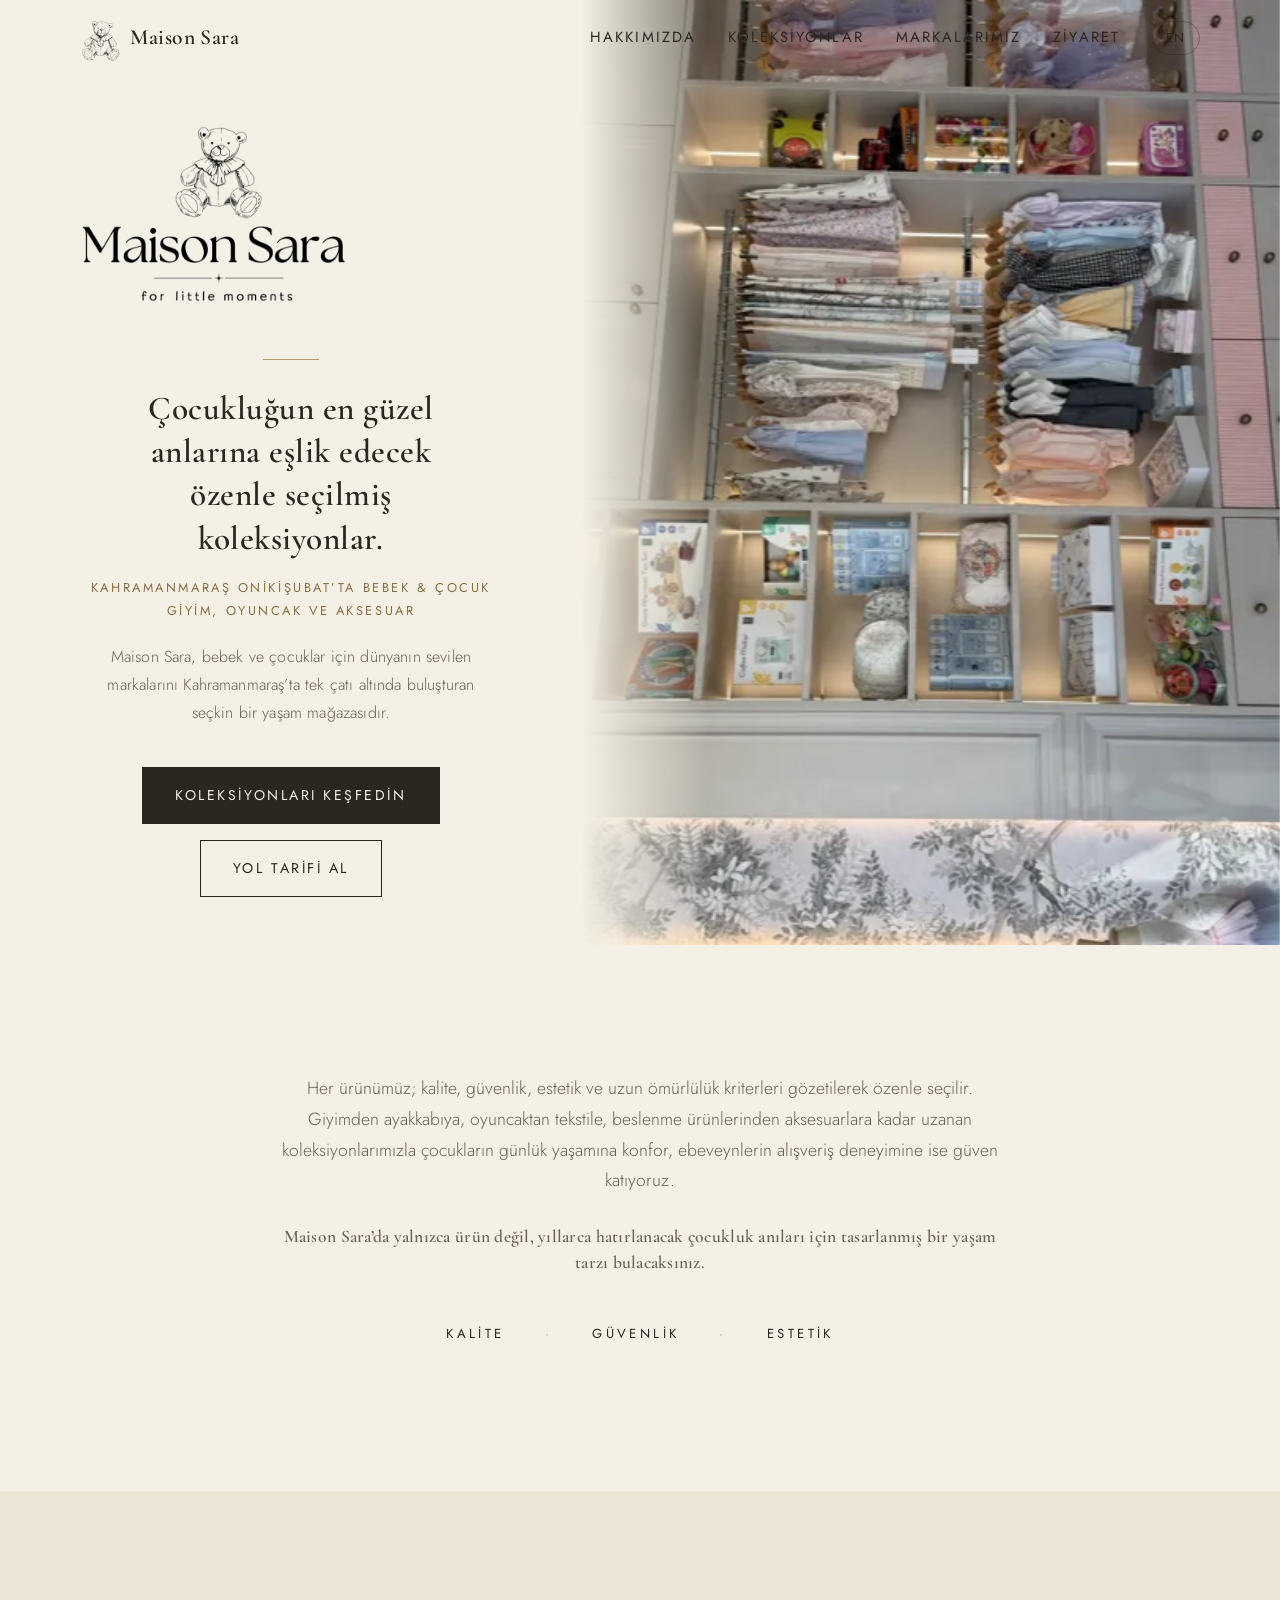
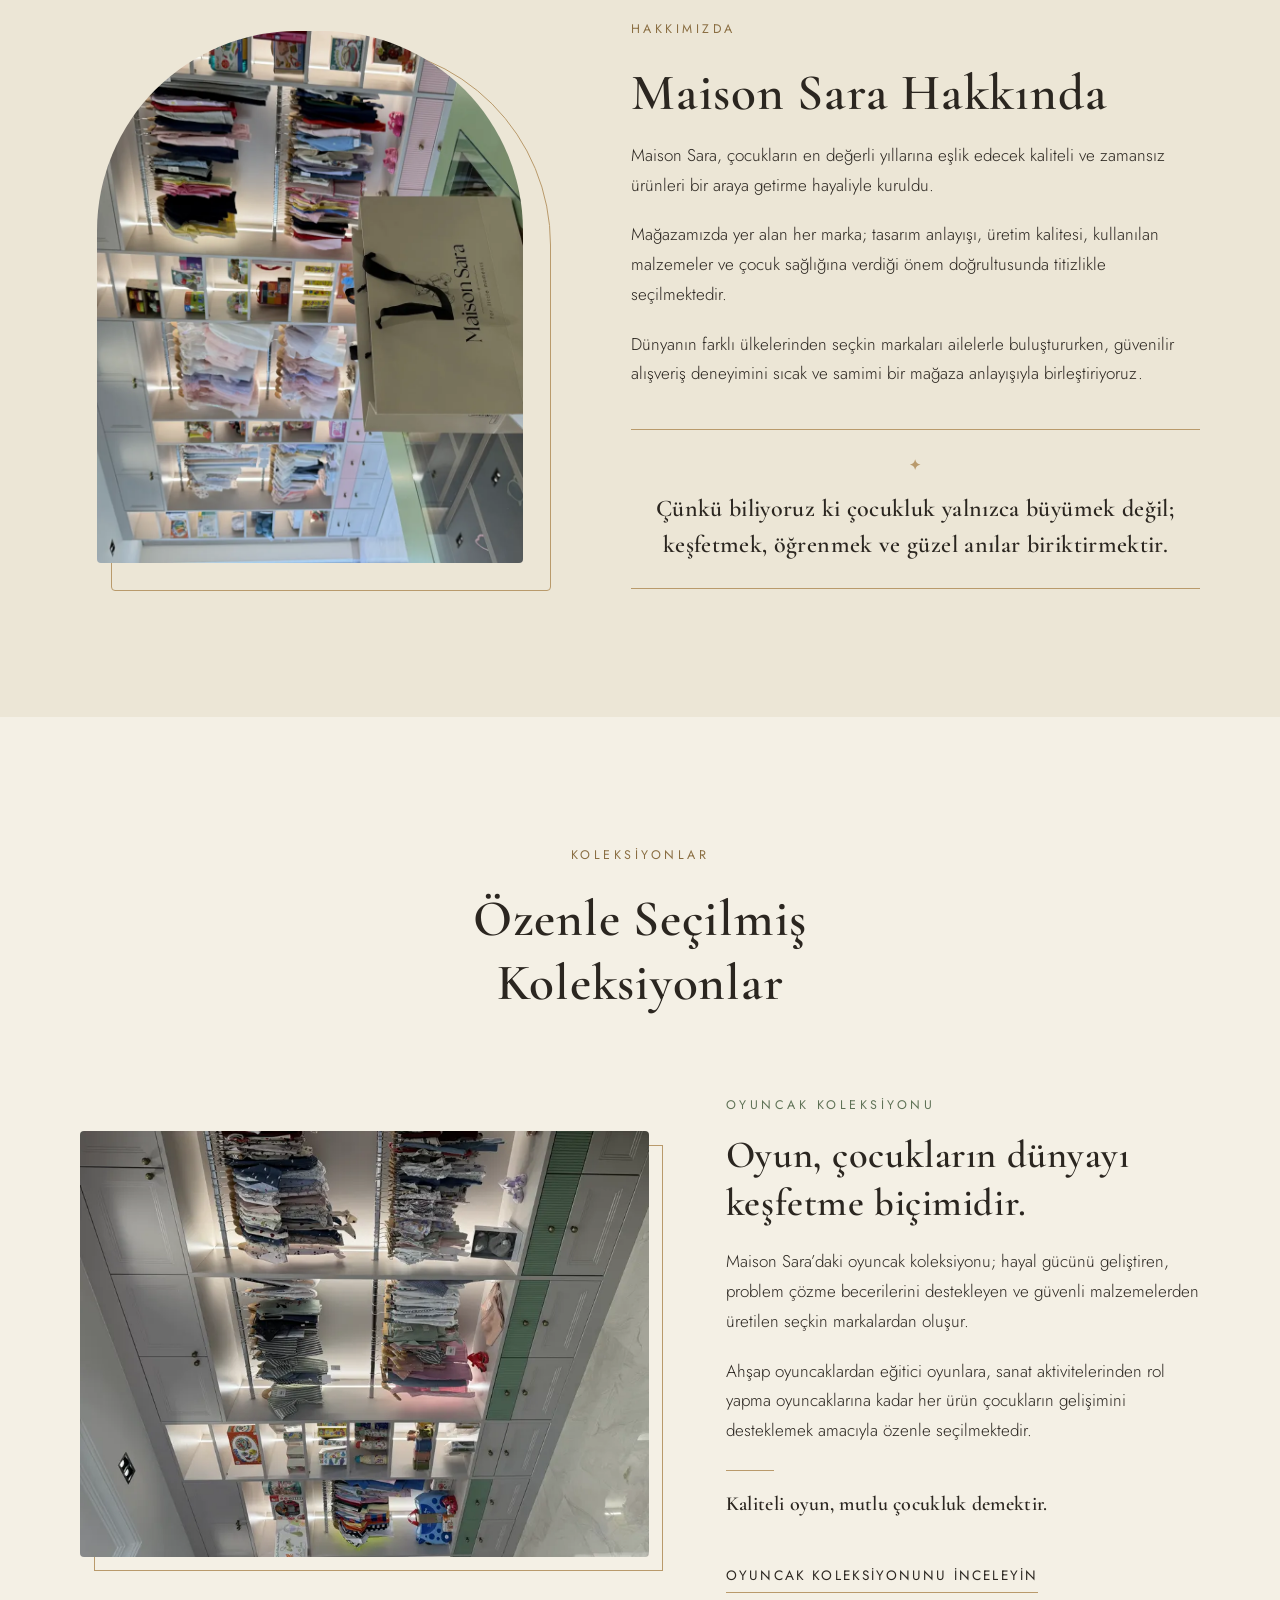
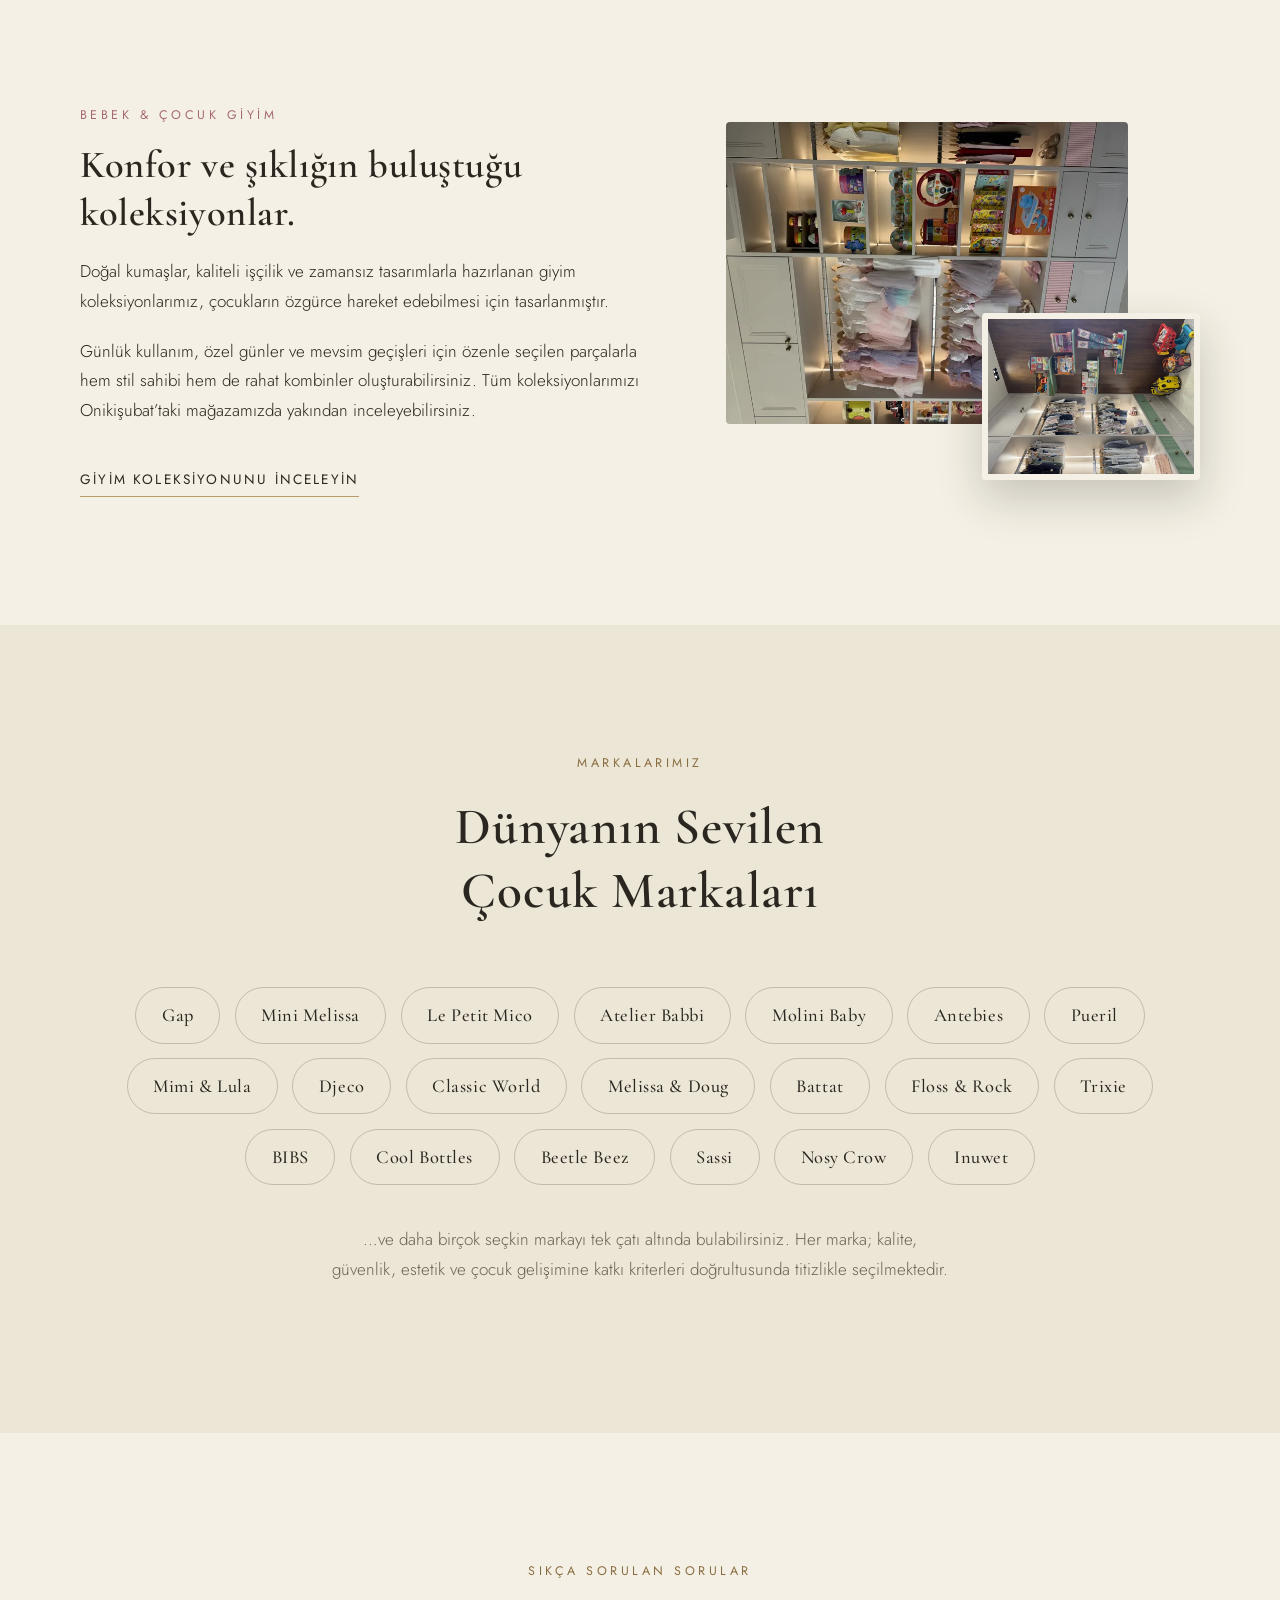
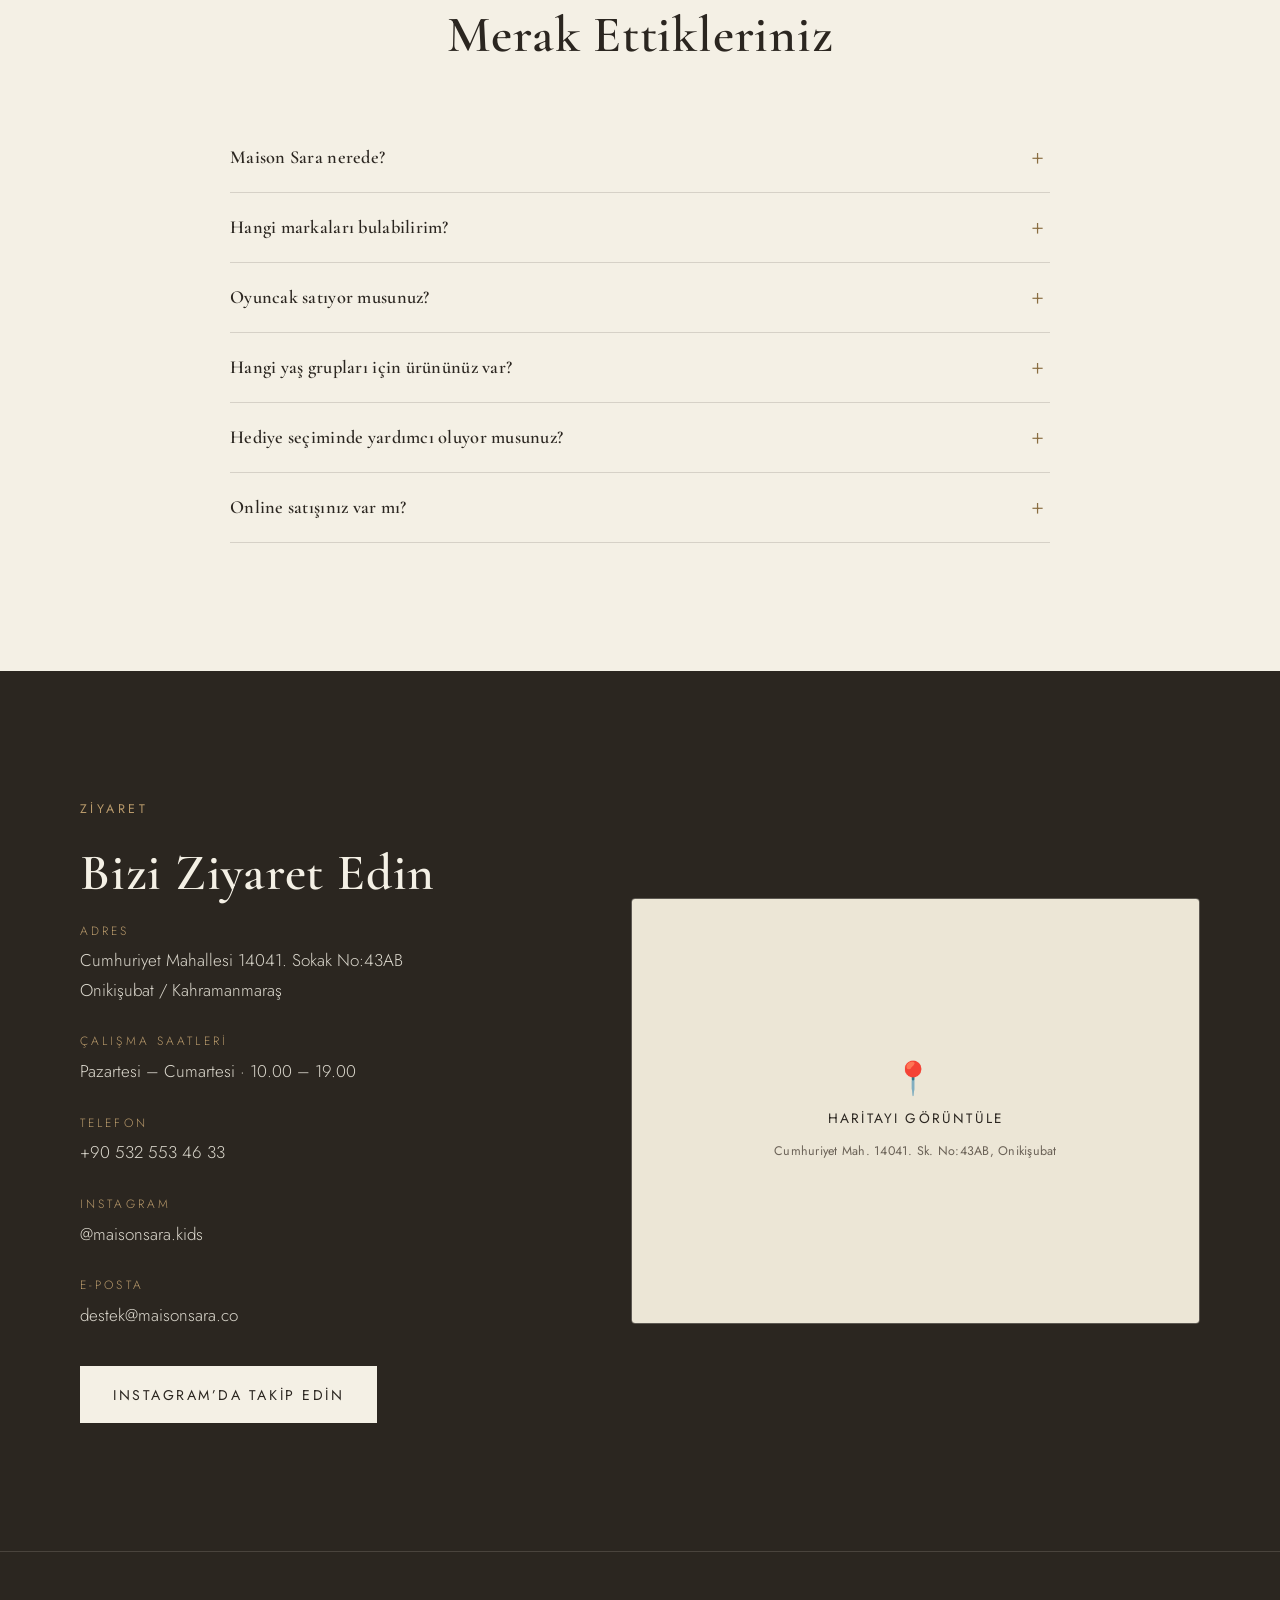
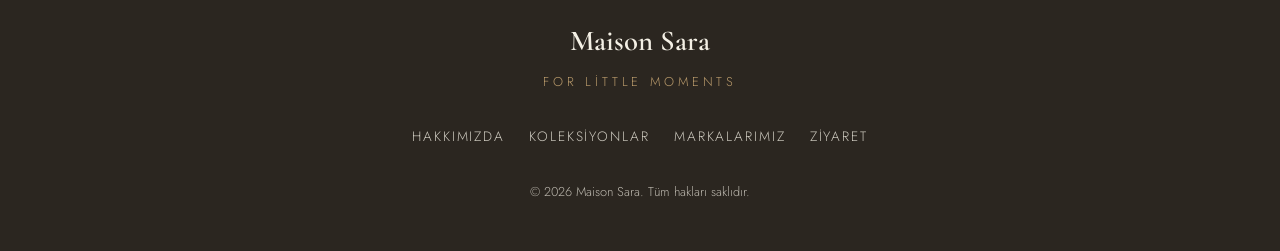
==== commit 9e1e7801: "Ziyaret bölümüne telefon eklendi (+90 532 553 46 33), JSON-LD telephone alanı Co-Authored-By: Claude" ====
--- a/index.html
+++ b/index.html
@@ -44,6 +44,7 @@
     "url": "https://maisonsara.com.tr/",
     "sameAs": ["https://www.instagram.com/maisonsara.kids/"],
     "email": "destek@maisonsara.co",
+    "telephone": "+905325534633",
     "priceRange": "₺₺",
     "keywords": "bebek mağazası, çocuk giyim, oyuncak, bebek ayakkabı, Kahramanmaraş",
     "areaServed": "Kahramanmaraş",
@@ -363,6 +364,11 @@
           </div>
 
           <div class="visit-item">
+            <span class="label">Telefon</span>
+            <p><a href="tel:+905325534633" style="text-decoration:none">+90 532 553 46 33</a></p>
+          </div>
+
+          <div class="visit-item">
             <span class="label">Instagram</span>
             <p><a href="https://www.instagram.com/maisonsara.kids/" target="_blank" rel="noopener" style="text-decoration:none">@maisonsara.kids</a></p>
           </div>
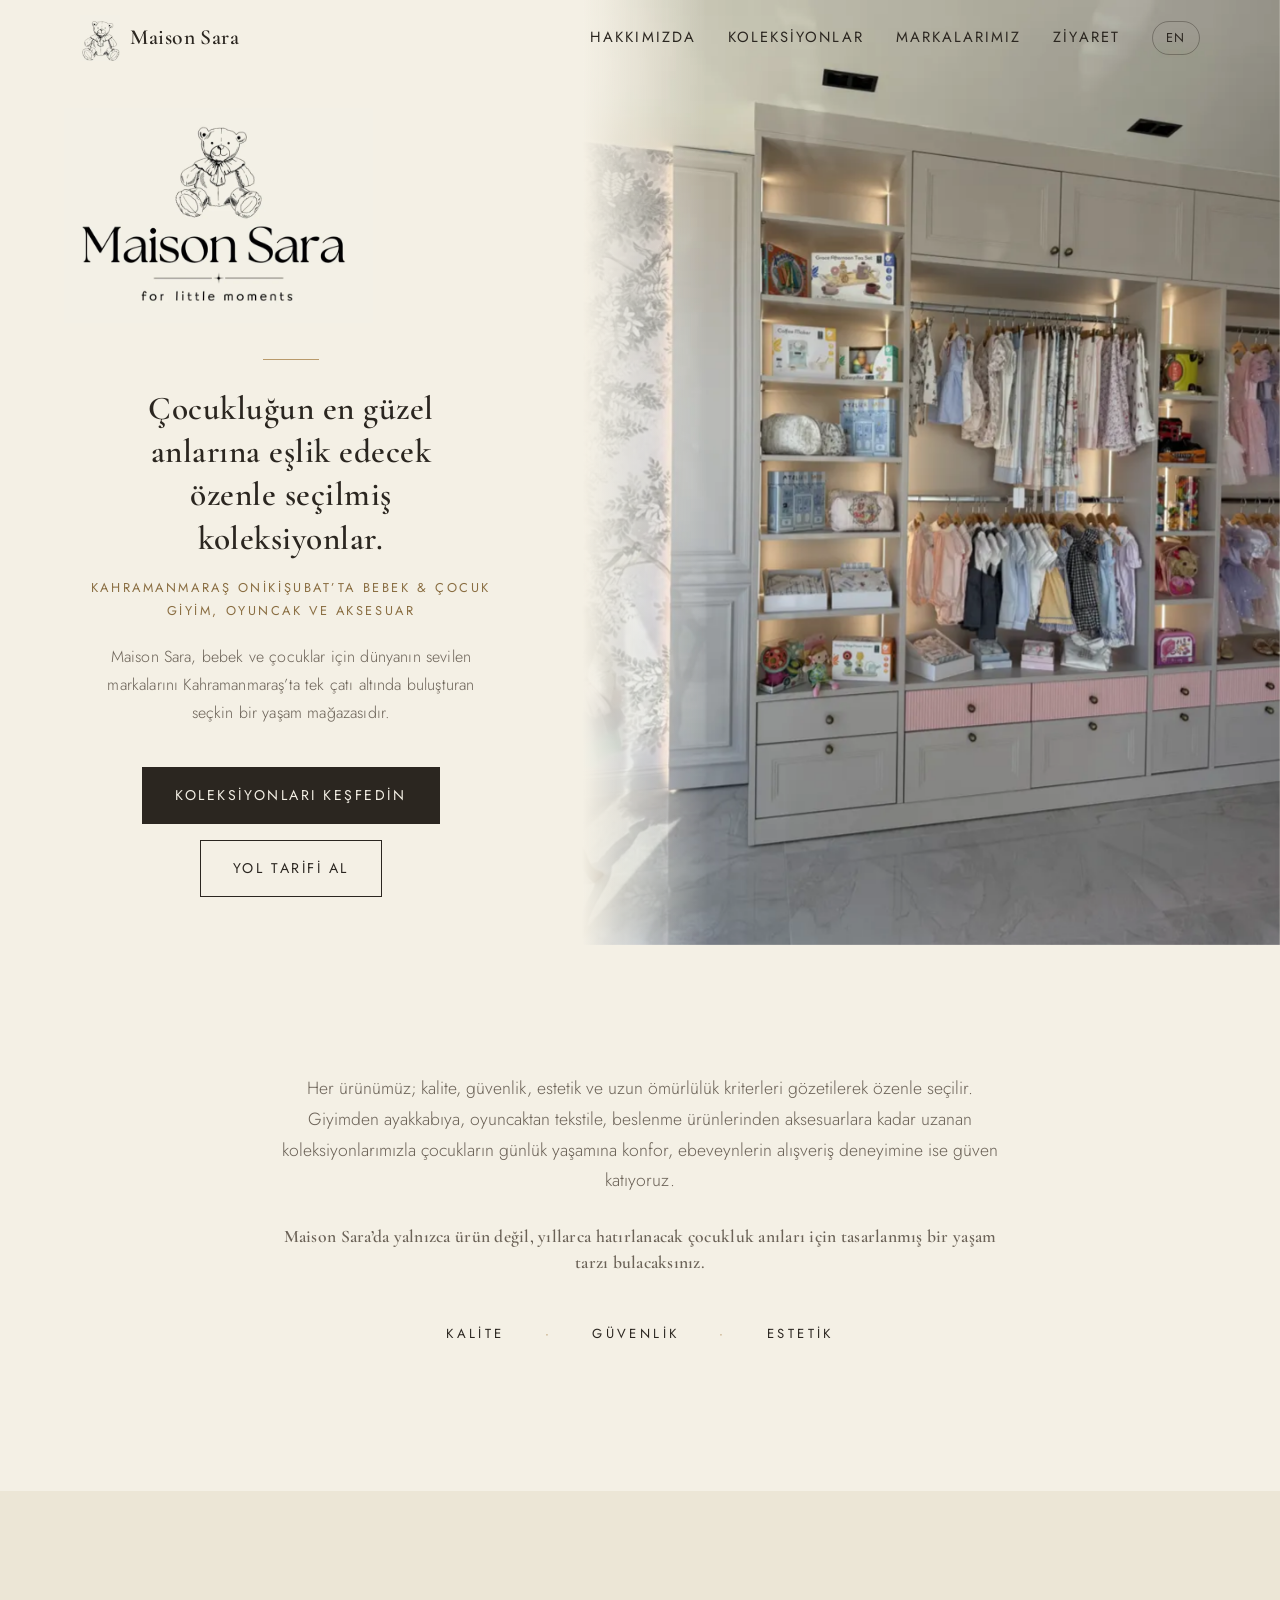
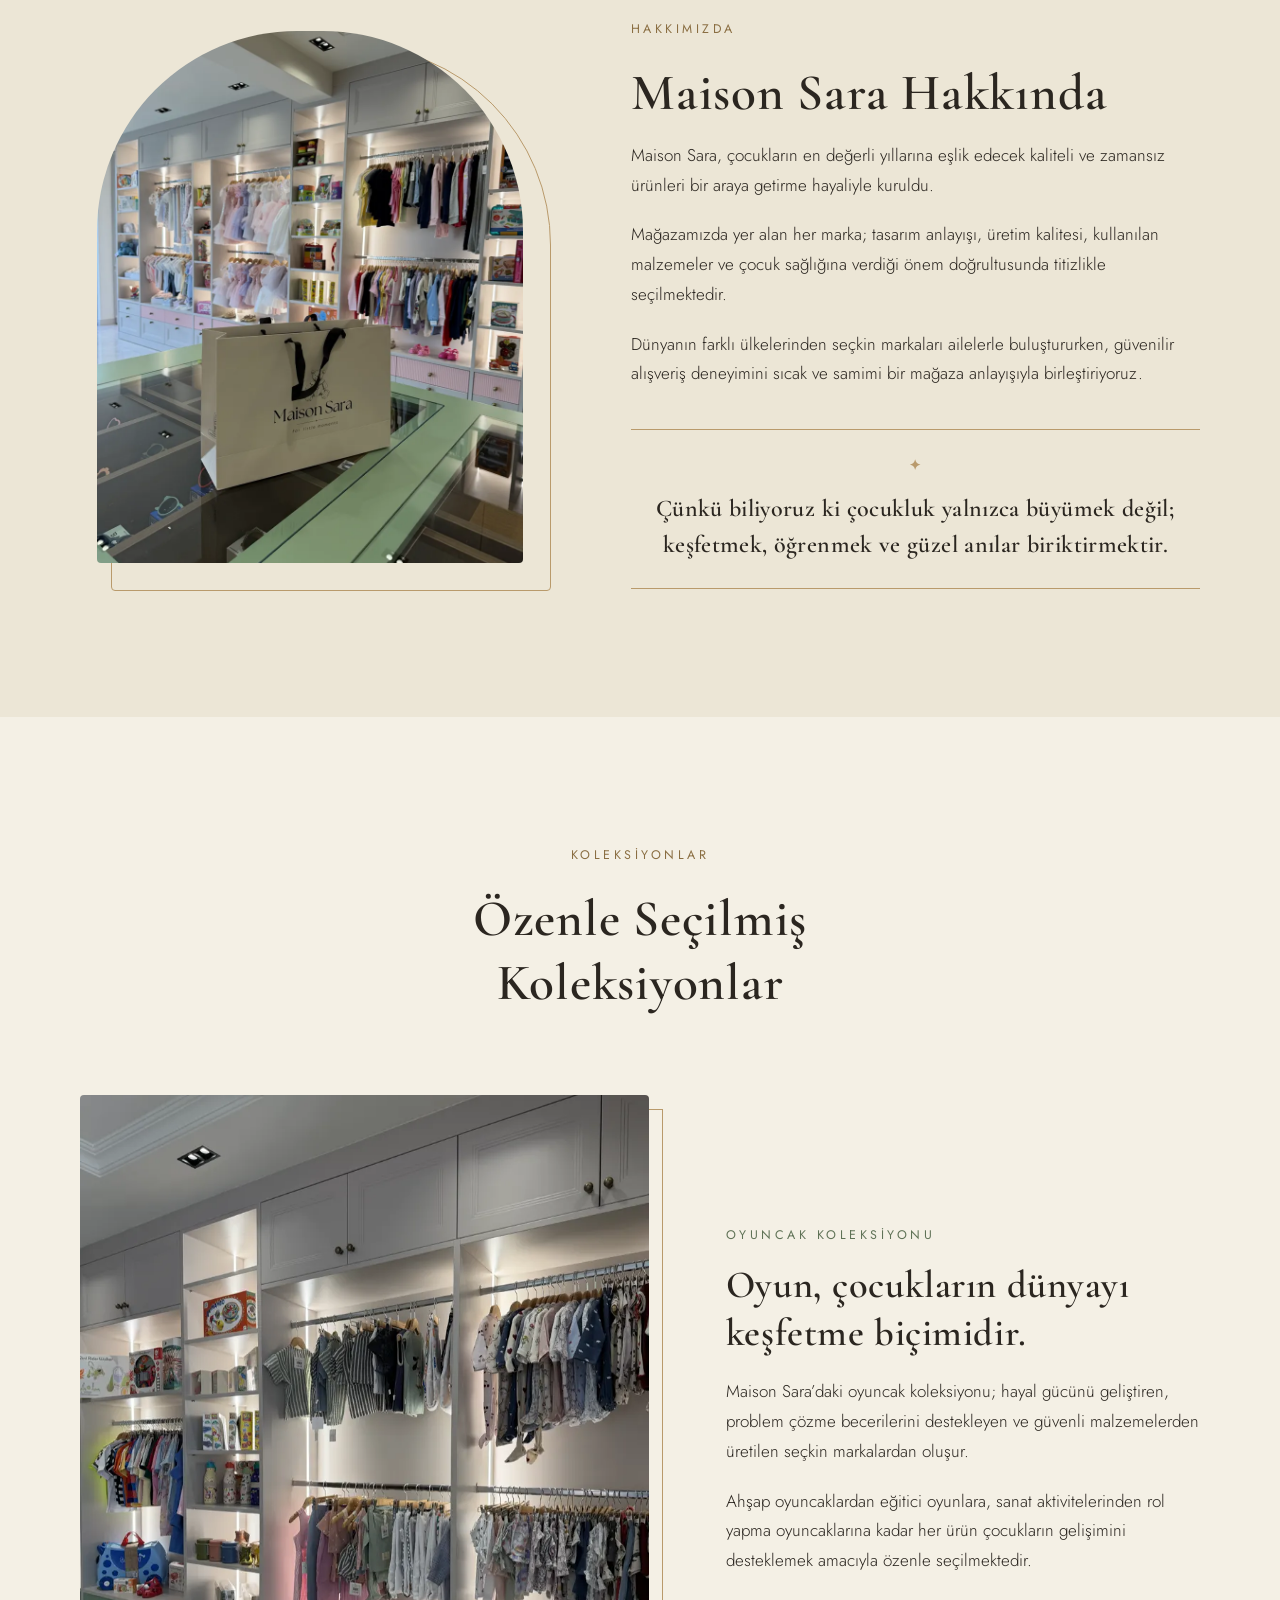
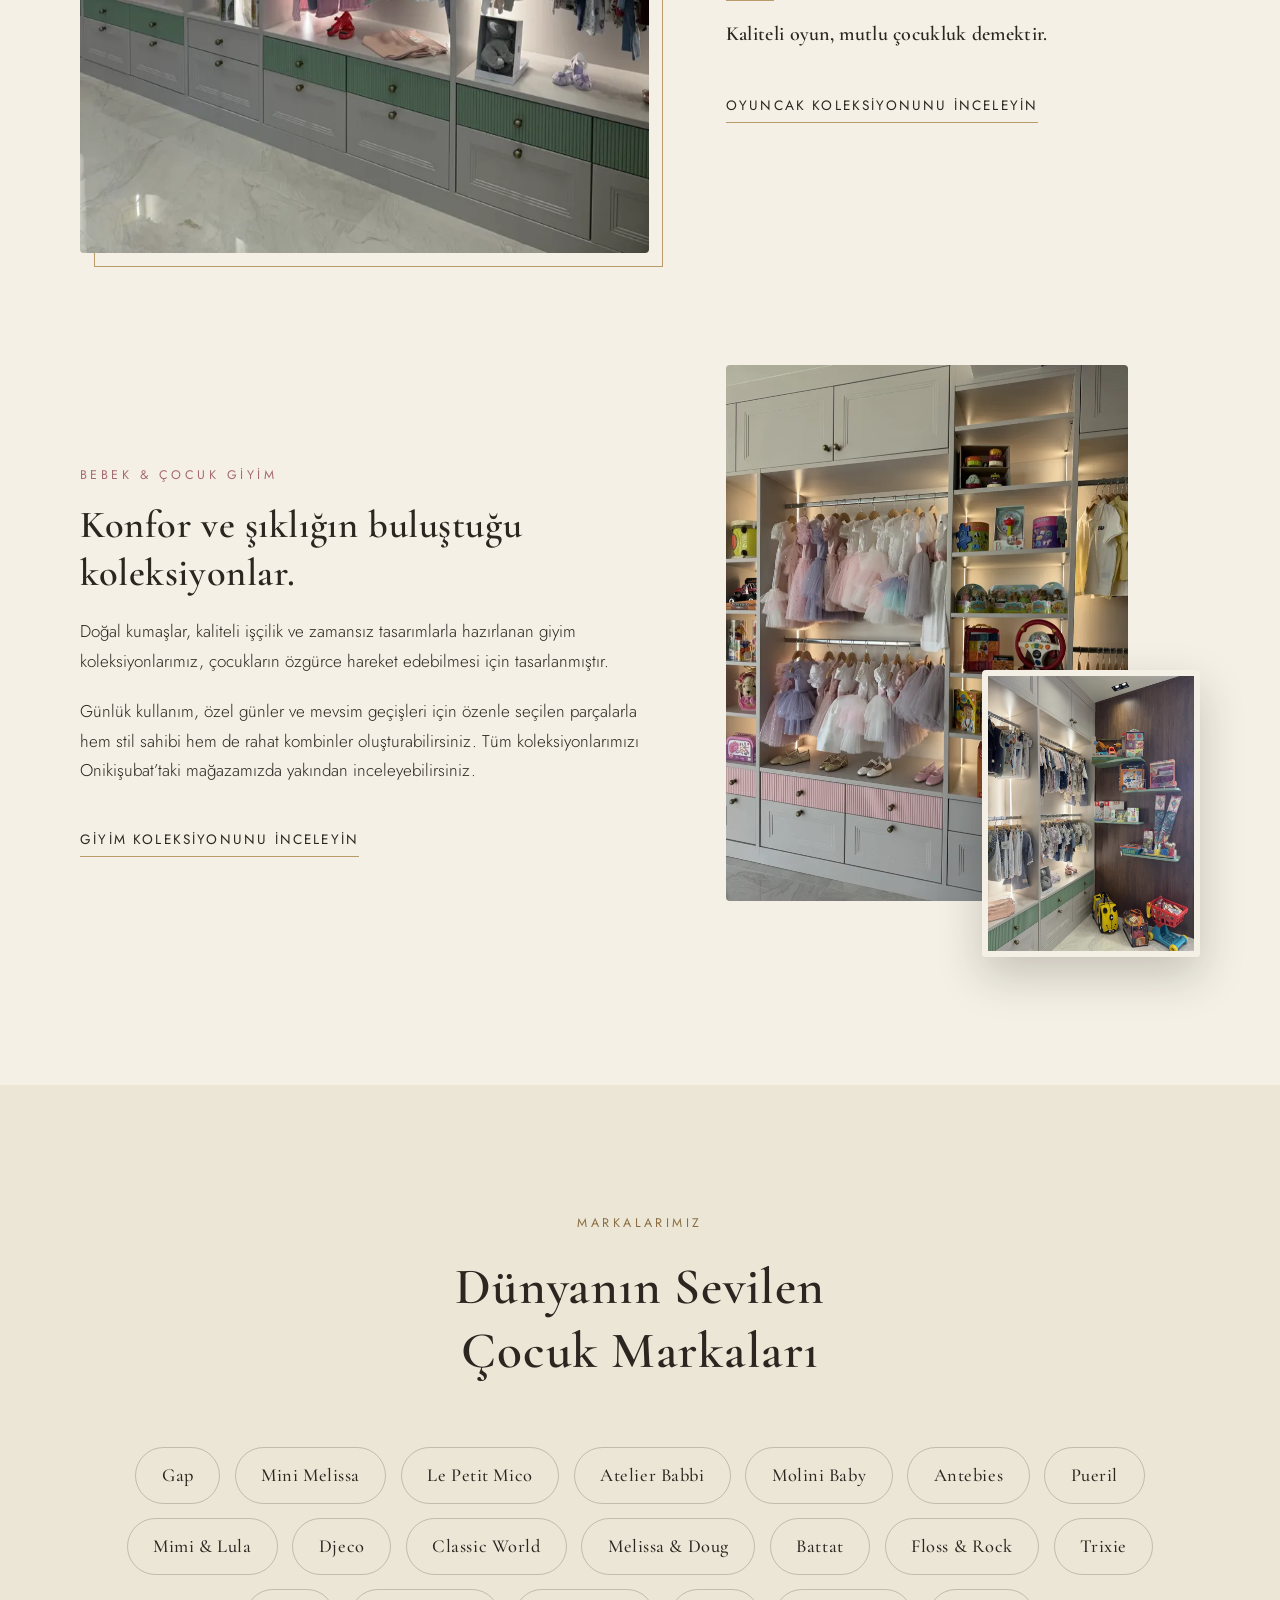
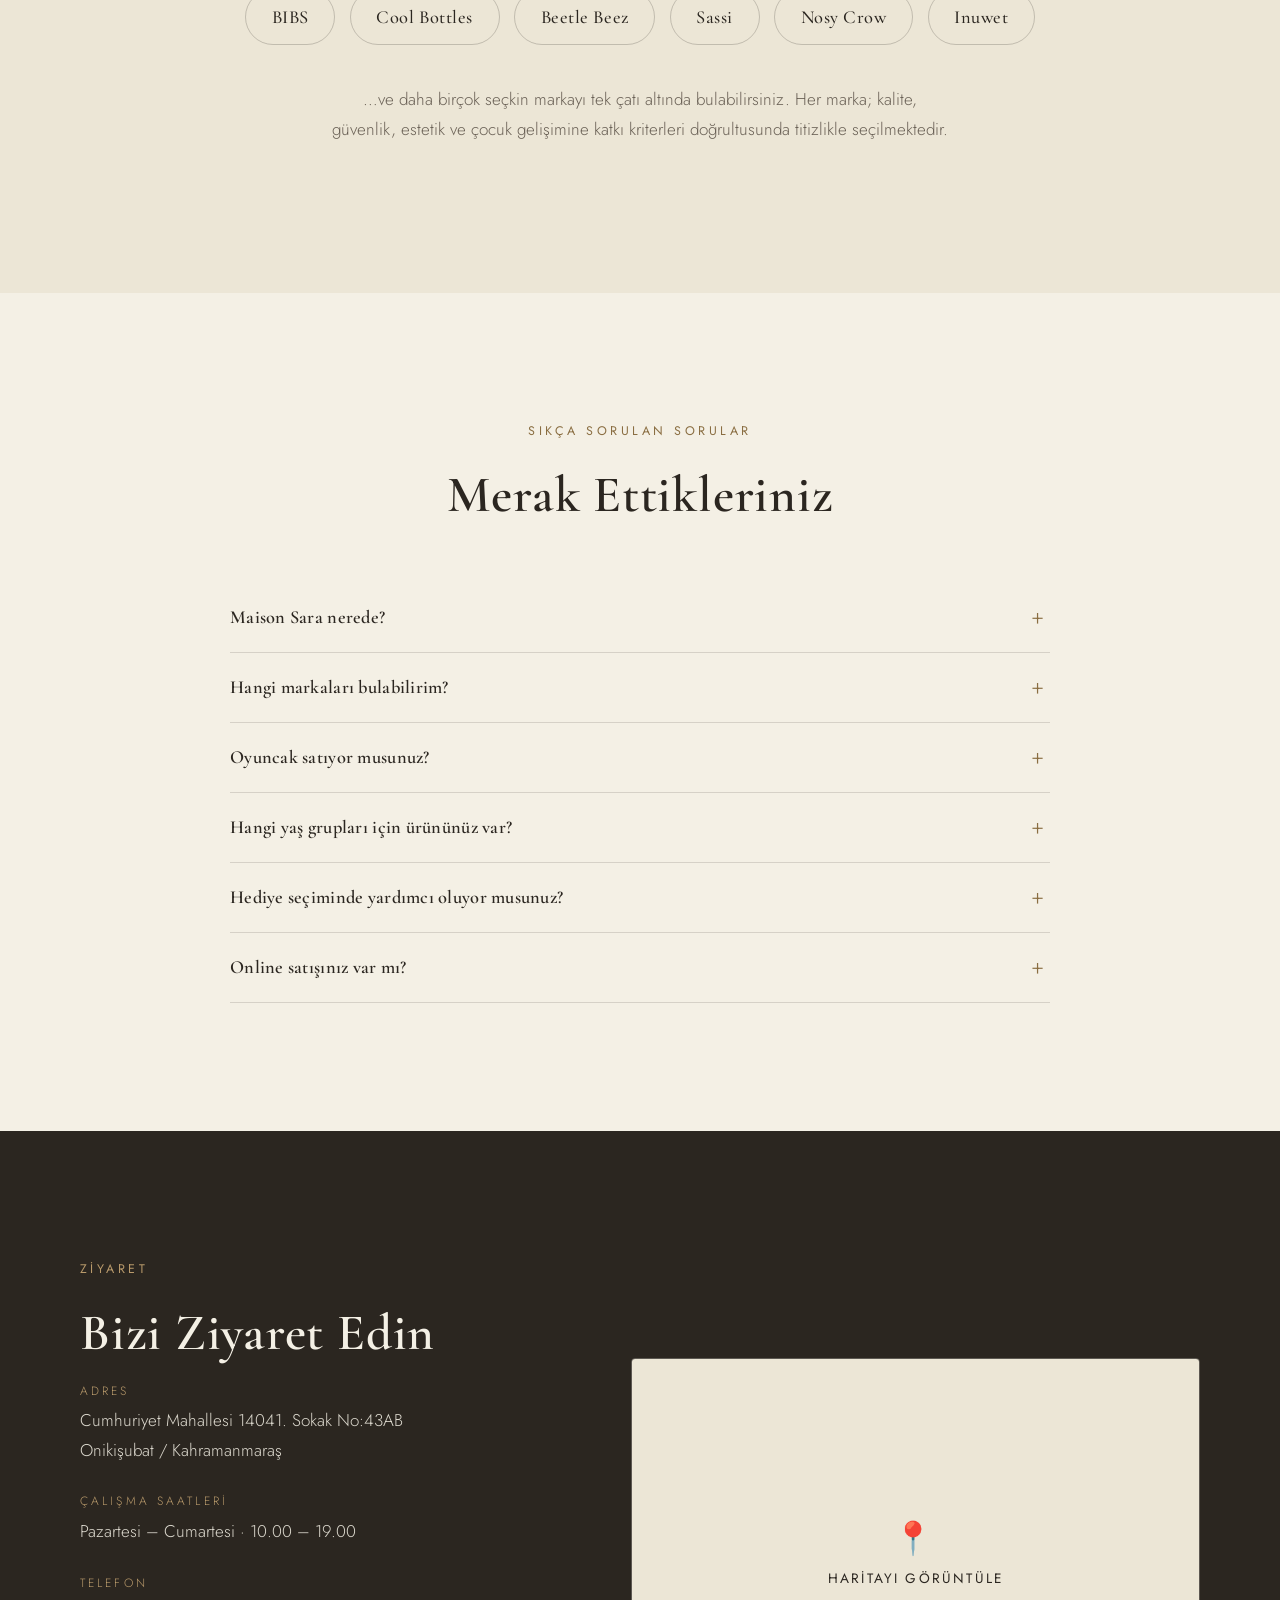
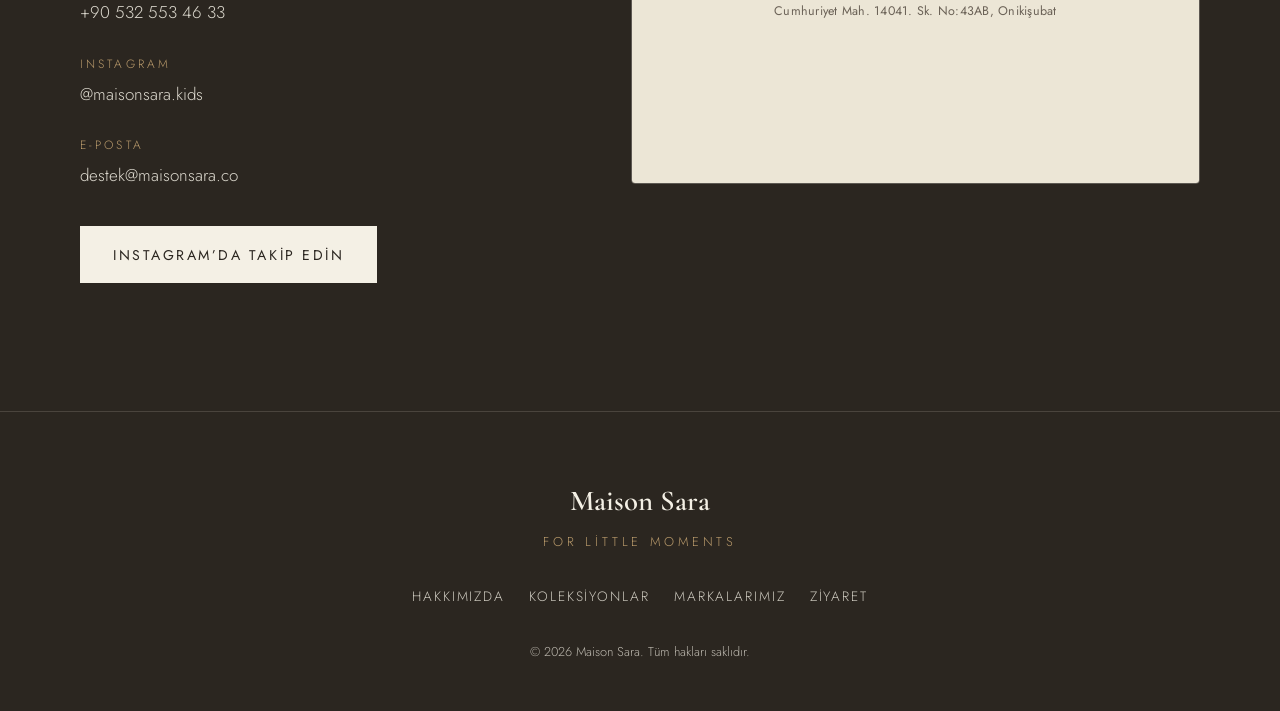
==== commit a5036af3: "Fotoğraf yönü düzeltildi: 90° döndürme piksellere işlendi WebP üretiminde EXIF yön etiketi taşınmadı" ====
--- a/index.html
+++ b/index.html
@@ -169,7 +169,7 @@
                srcset="img/hero-800.jpg 800w, img/hero-1600.jpg 1600w, img/hero-2400.jpg 2400w"
                sizes="(max-width: 767px) 100vw, 55vw"
                alt="Maison Sara Kahramanmaraş mağazasının pastel tonlardaki iç mekânı"
-               width="1600" height="1200" fetchpriority="high">
+               width="1600" height="2133" fetchpriority="high">
         </picture>
       </div>
     </section>
@@ -198,7 +198,7 @@
                  srcset="img/about-900.jpg 900w, img/about-1400.jpg 1400w"
                  sizes="(max-width: 767px) 90vw, 440px"
                  alt="Cam vitrin üzerinde Maison Sara logolu hediye çantası"
-                 width="900" height="1125" loading="lazy" decoding="async">
+                 width="900" height="1200" loading="lazy" decoding="async">
           </picture>
         </div>
         <div class="reveal" style="--reveal-delay: 0.15s">
@@ -230,7 +230,7 @@
                    srcset="img/toys-800.jpg 800w, img/toys-1600.jpg 1600w"
                    sizes="(max-width: 767px) 100vw, 50vw"
                    alt="Ahşap duvar raflarında eğitici oyuncaklar"
-                   width="1600" height="1200" loading="lazy" decoding="async">
+                   width="1600" height="2133" loading="lazy" decoding="async">
             </picture>
           </div>
           <div class="collection-text reveal" style="--reveal-delay: 0.15s">
@@ -254,7 +254,7 @@
                      srcset="img/girls-800.jpg 800w, img/girls-1600.jpg 1600w"
                      sizes="(max-width: 767px) 100vw, 50vw"
                      alt="Pembe çekmeceli bölümde tütülü kız çocuk elbiseleri"
-                     width="1600" height="1200" loading="lazy" decoding="async">
+                     width="1600" height="2133" loading="lazy" decoding="async">
               </picture>
             </div>
             <div class="collage-overlay">
@@ -262,7 +262,7 @@
                 <source srcset="img/boys-800.webp" type="image/webp">
                 <img src="img/boys-800.jpg"
                      alt="Bebek ve erkek çocuk giyim bölümü"
-                     width="800" height="600" loading="lazy" decoding="async">
+                     width="800" height="1066" loading="lazy" decoding="async">
               </picture>
             </div>
           </div>
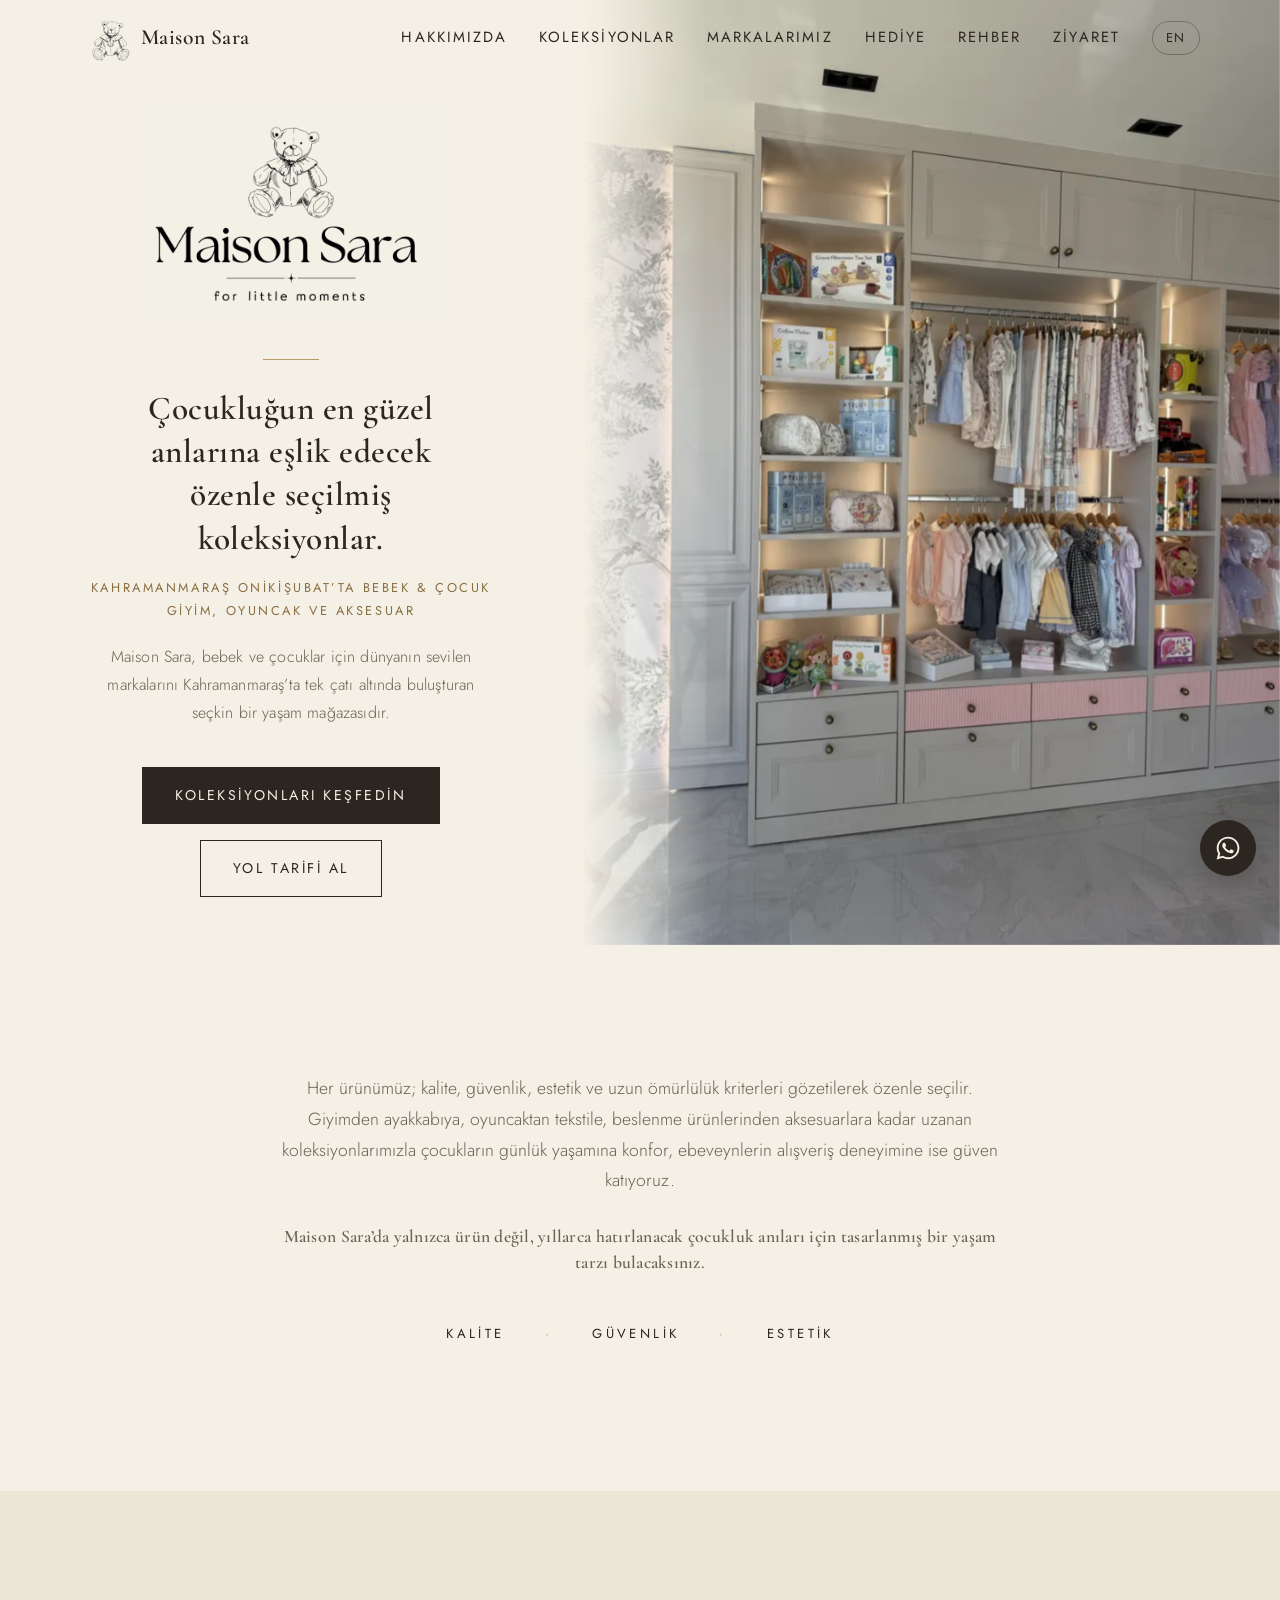
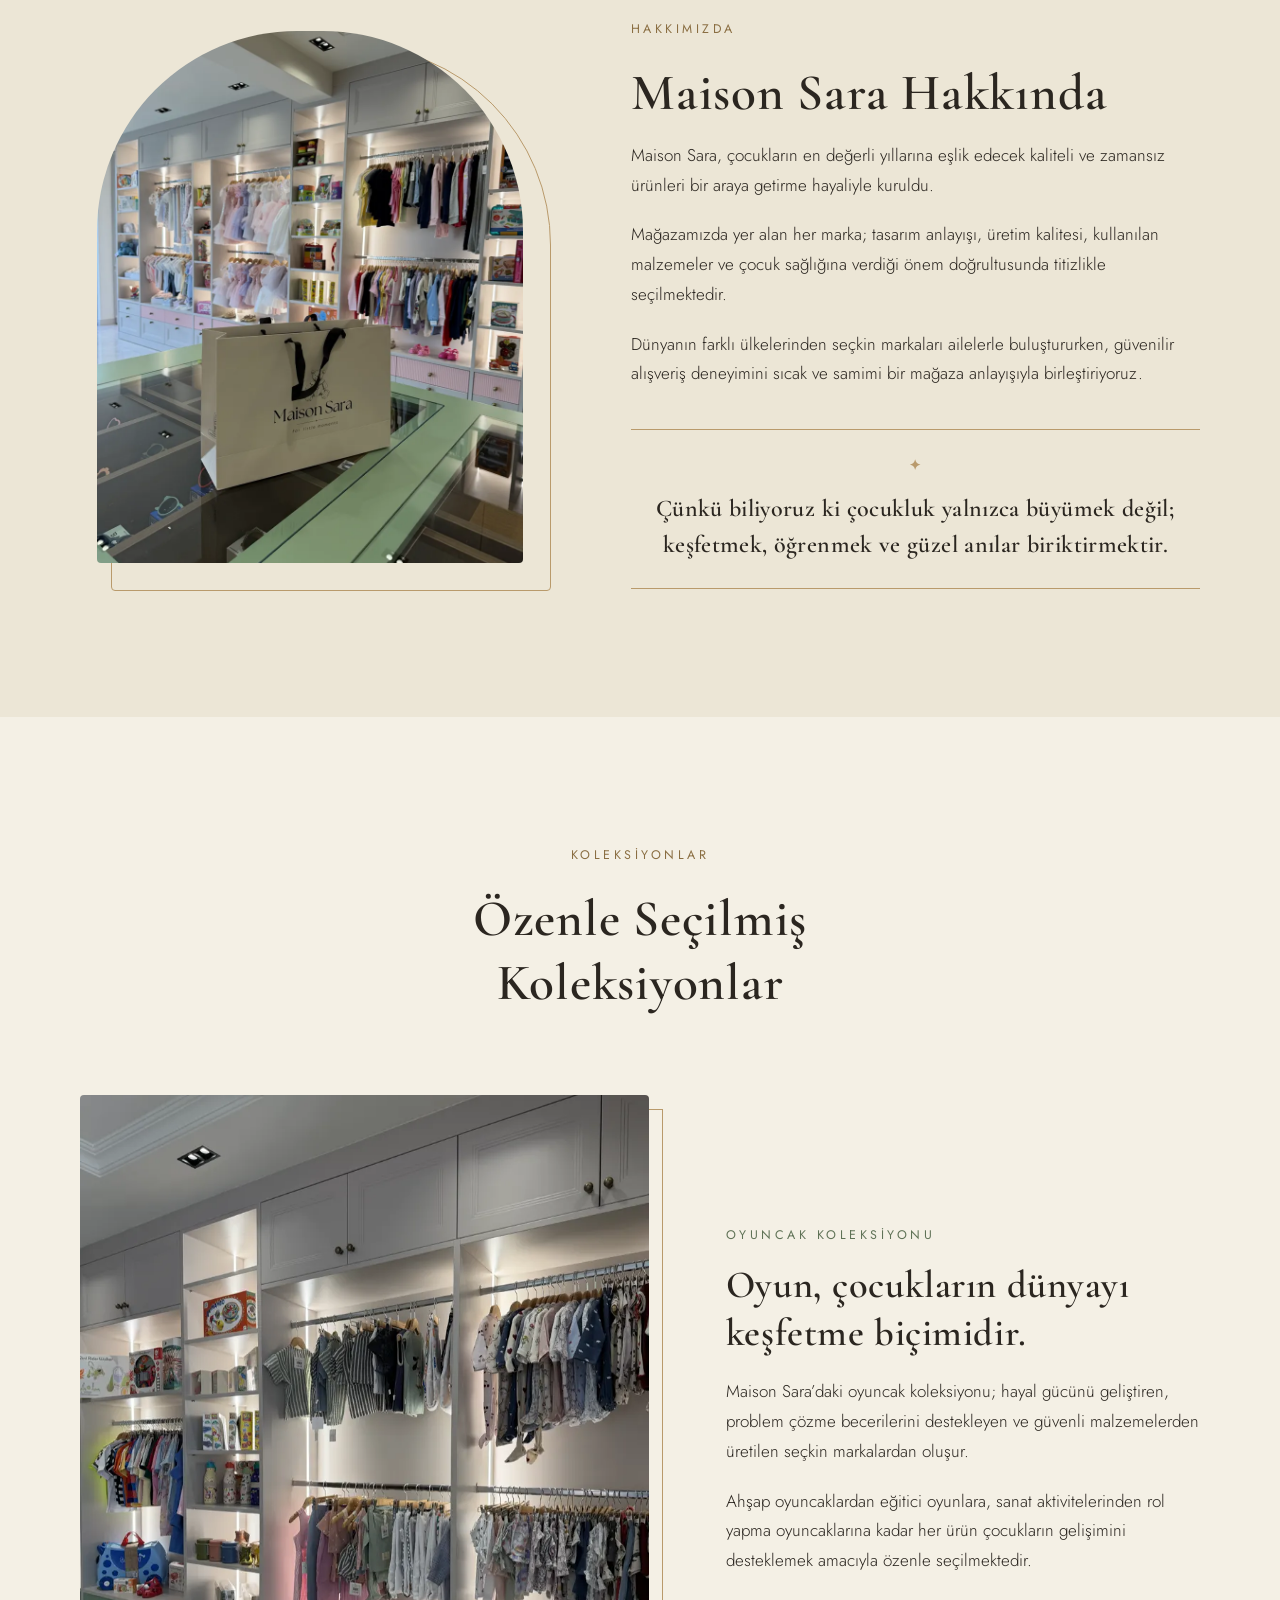
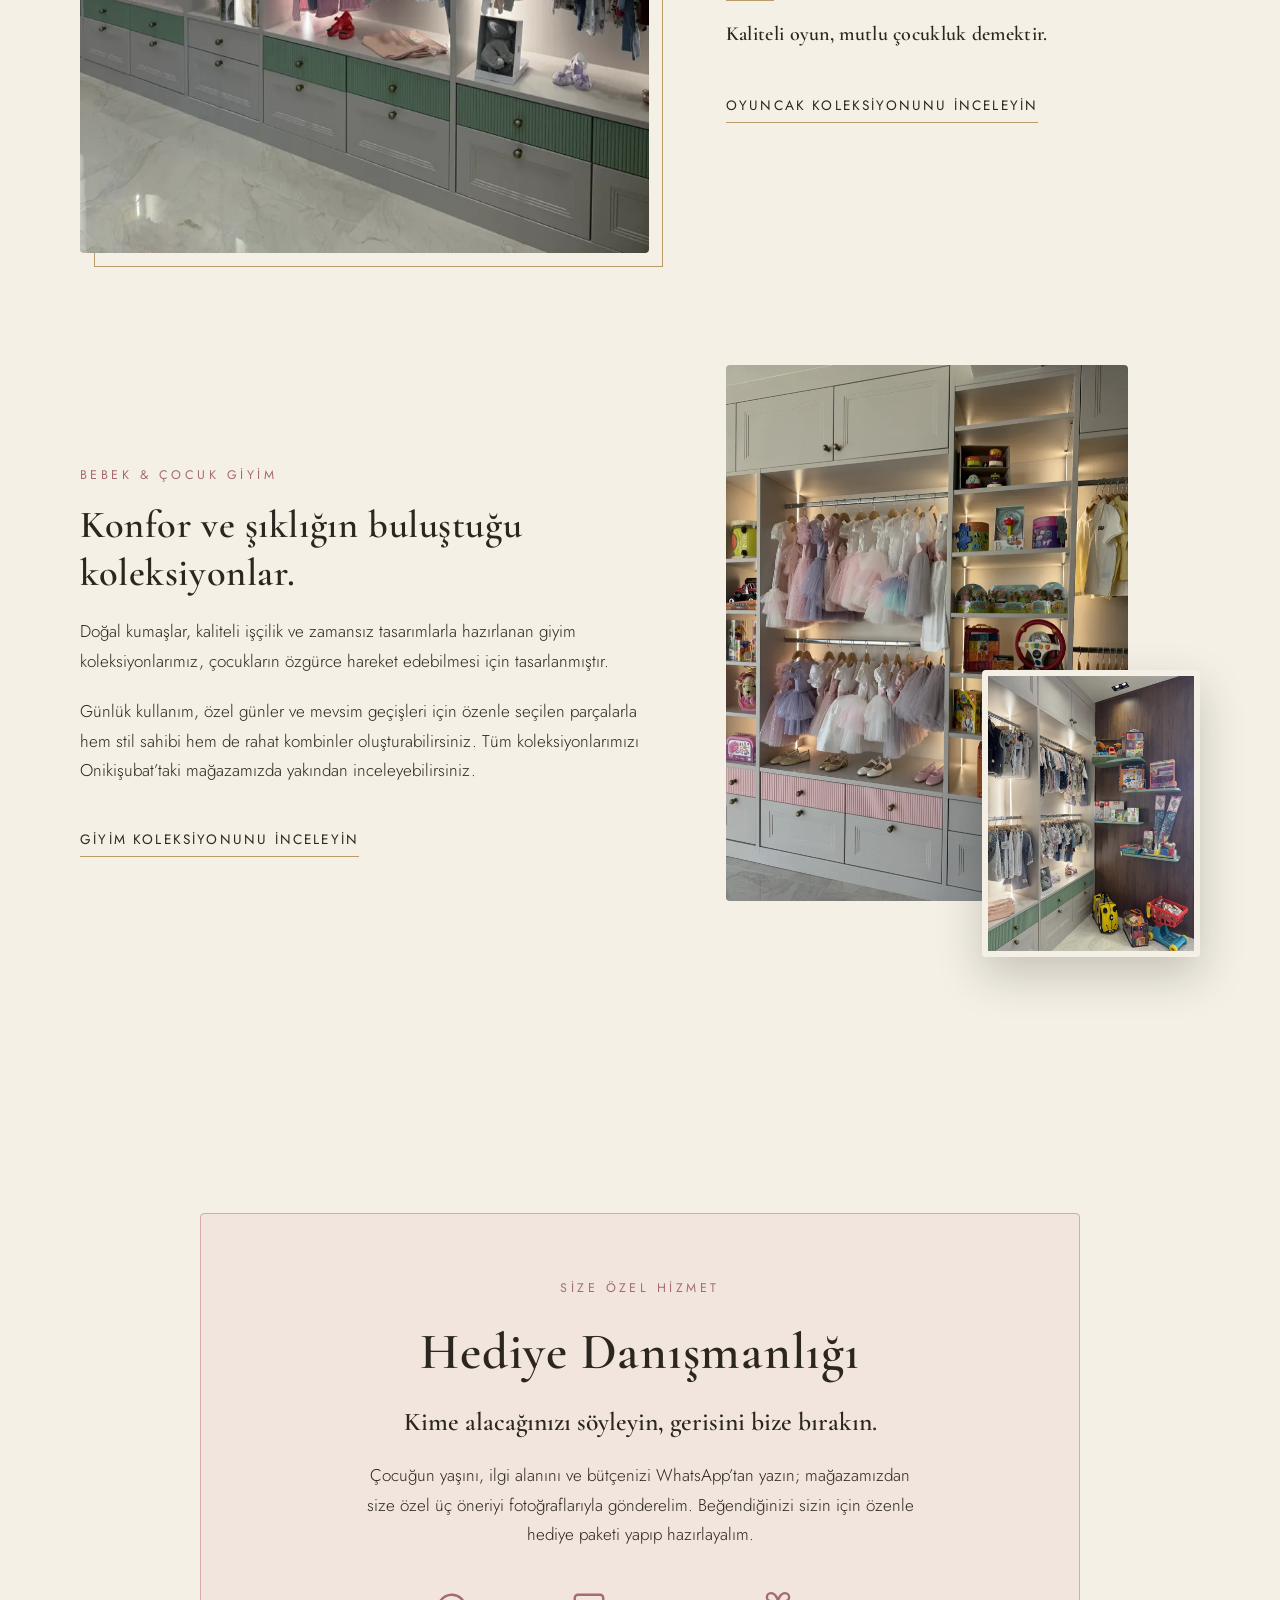
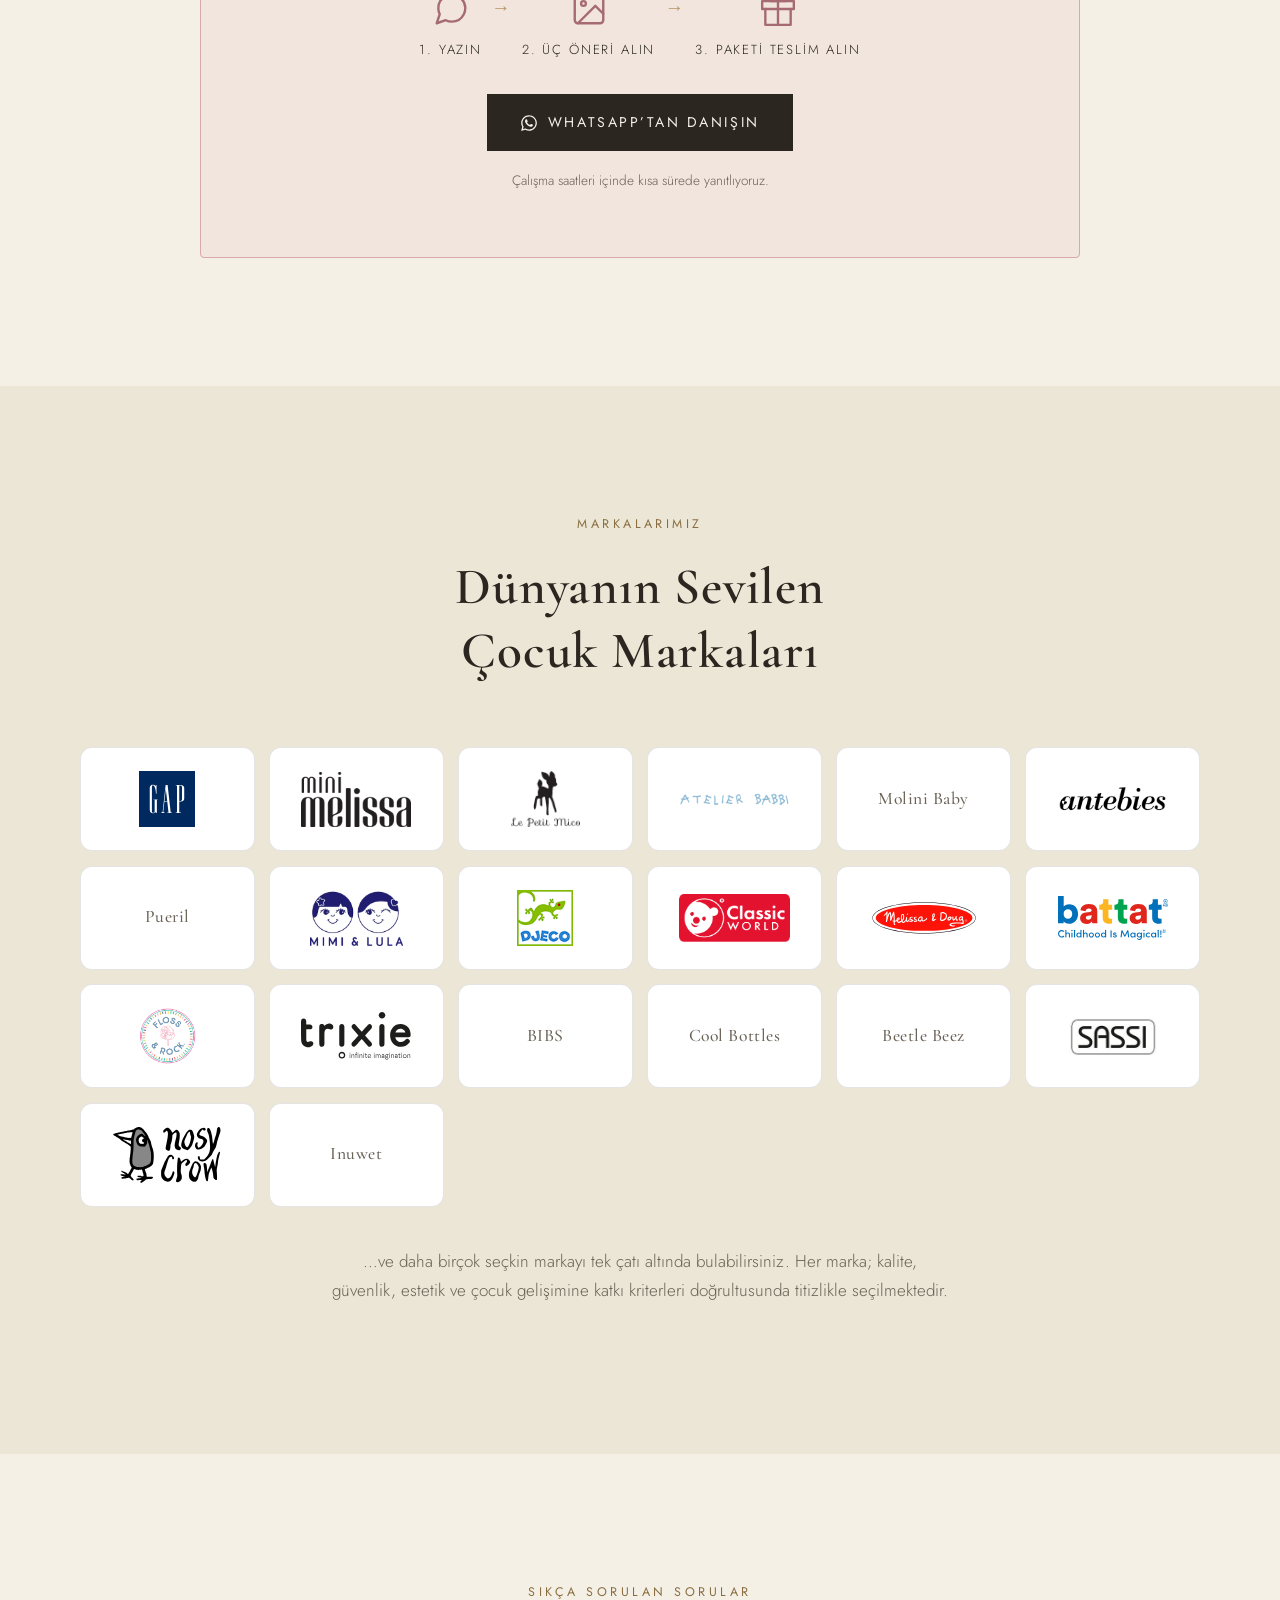
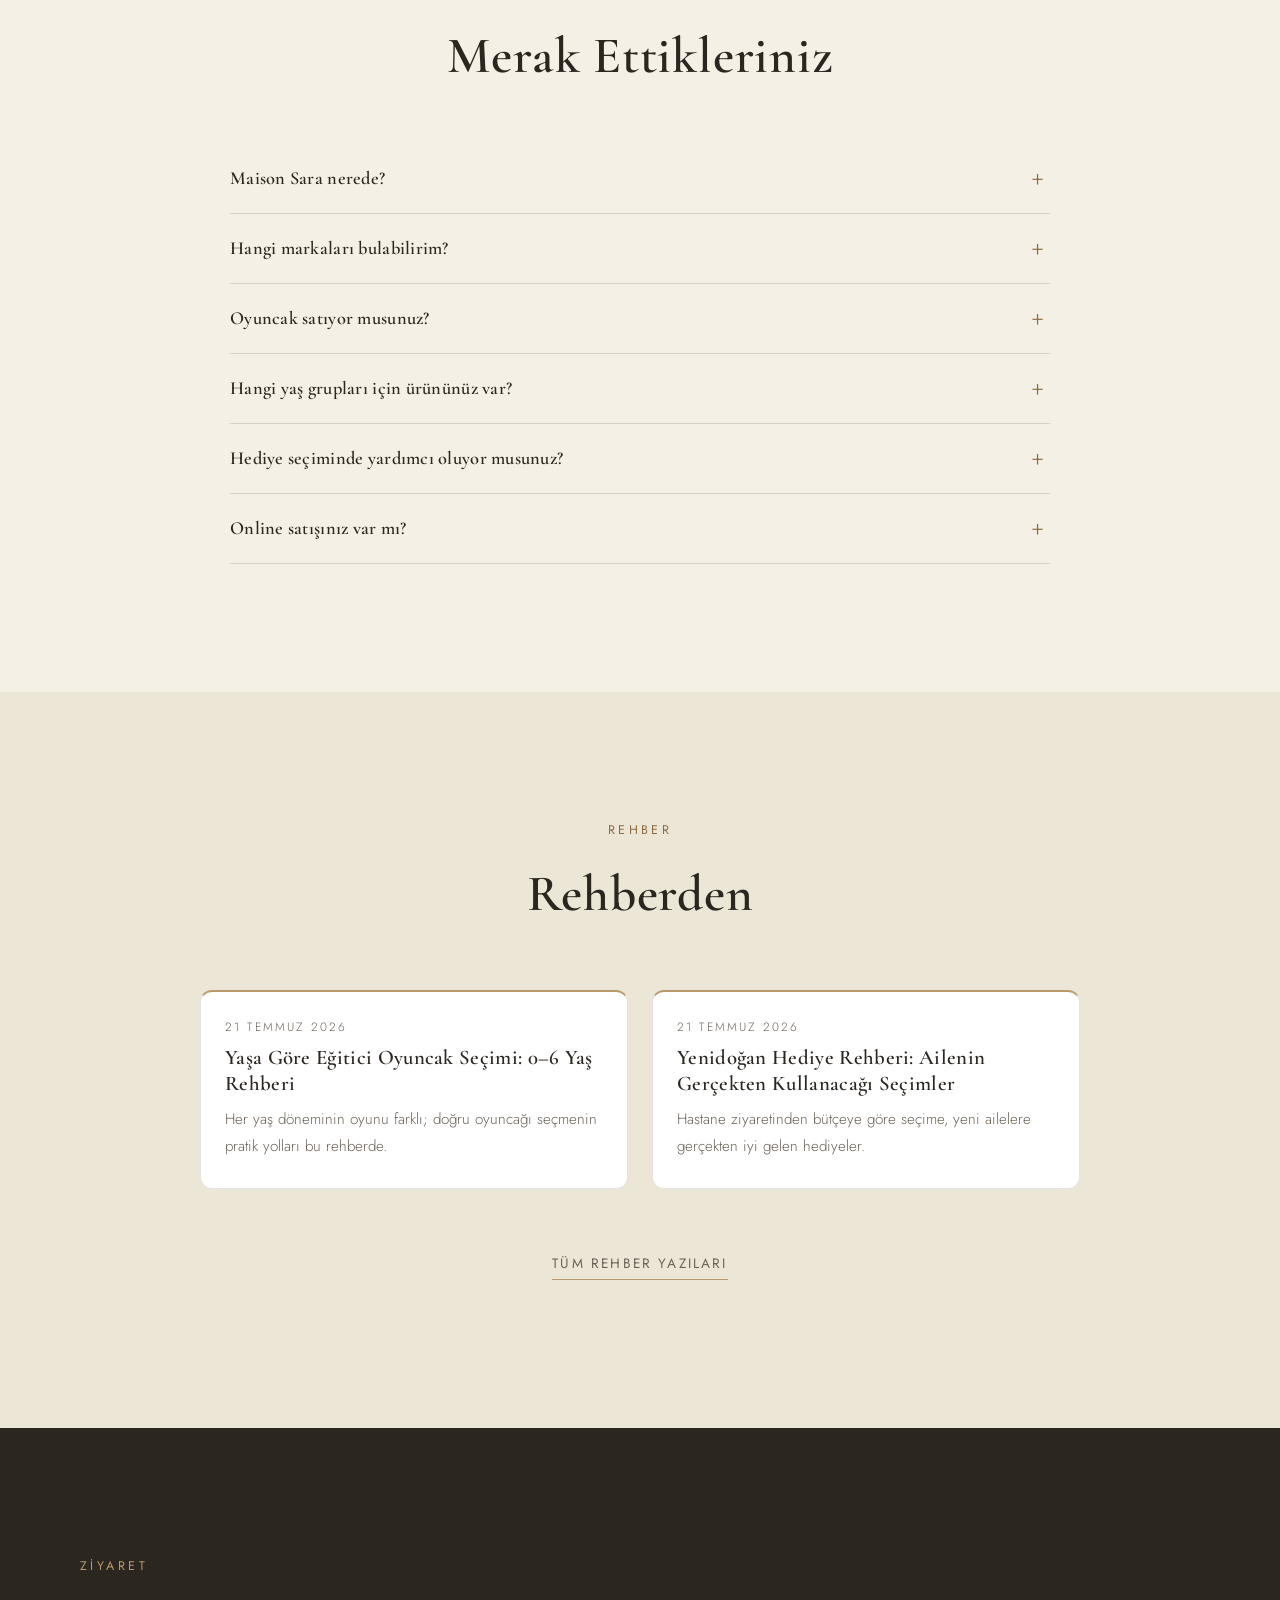
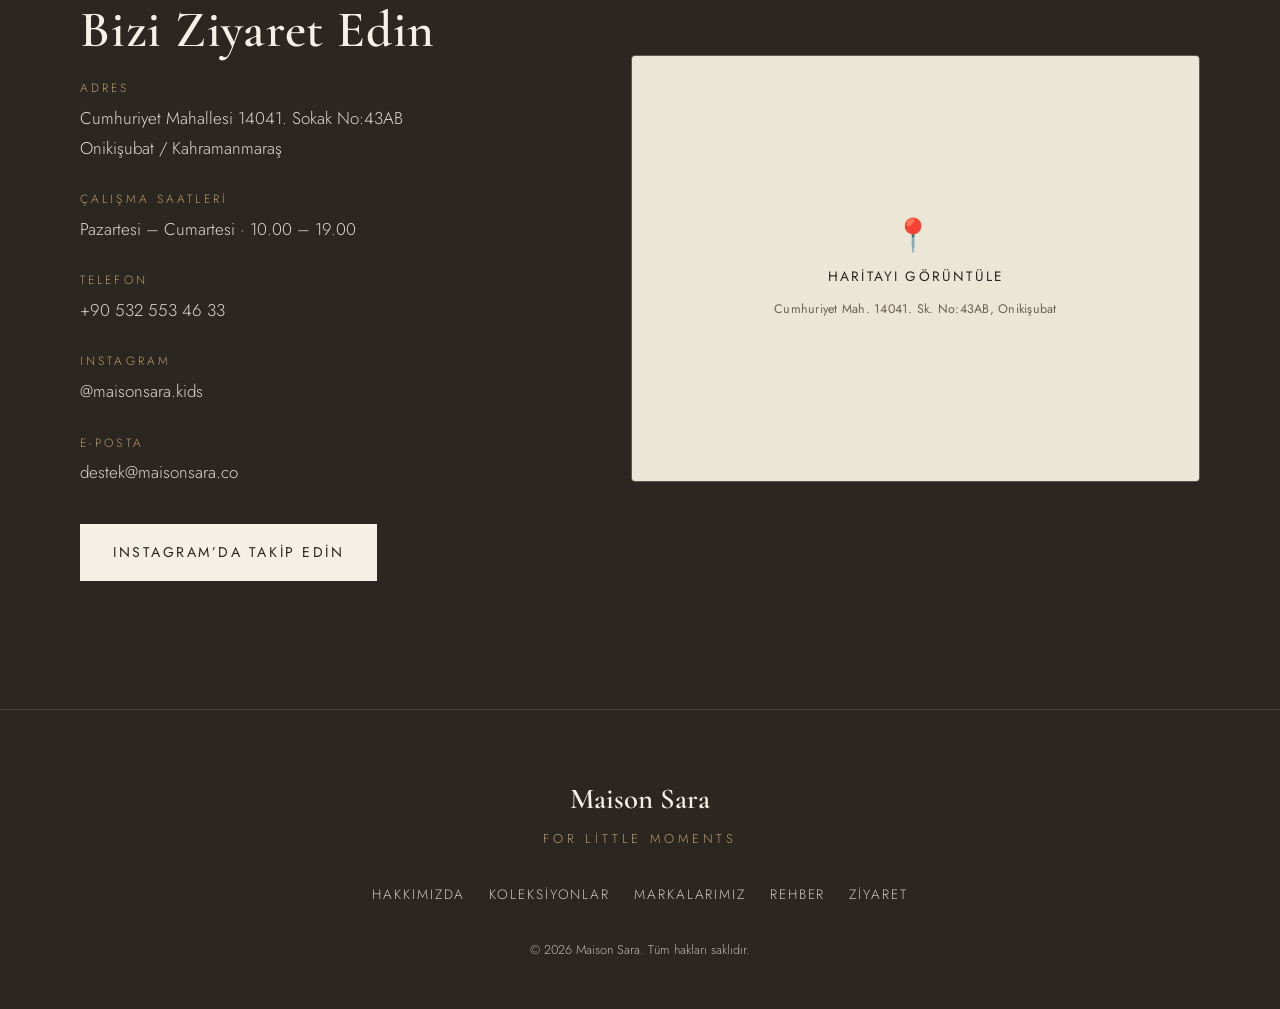
==== commit 267cd425: "Marka logo duvarı, hediye danışmanlığı bölümü ve /rehber/ blog eklendi - Markalarımız: metin rozetle" ====
--- a/index.html
+++ b/index.html
@@ -101,7 +101,7 @@
       {
         "@type": "Question",
         "name": "Hediye seçiminde yardımcı oluyor musunuz?",
-        "acceptedAnswer": { "@type": "Answer", "text": "Elbette; ekibimiz yaşa ve bütçenize uygun hediye seçiminde size mağazamızda memnuniyetle yardımcı olur." }
+        "acceptedAnswer": { "@type": "Answer", "text": "Elbette; ekibimiz yaşa ve bütçenize uygun hediye seçiminde size mağazamızda memnuniyetle yardımcı olur. Dilerseniz hediye danışmanlığı hizmetimizle WhatsApp üzerinden de öneri alabilirsiniz." }
       },
       {
         "@type": "Question",
@@ -138,6 +138,8 @@
         <a href="#hakkimizda">Hakkımızda</a>
         <a href="#koleksiyonlar">Koleksiyonlar</a>
         <a href="#markalar">Markalarımız</a>
+        <a href="#hediye-danismanligi">Hediye</a>
+        <a href="rehber/">Rehber</a>
         <a href="#ziyaret">Ziyaret</a>
         <a class="lang-switch" href="en/" lang="en" hreflang="en">EN</a>
       </nav>
@@ -277,6 +279,37 @@
       </div>
     </section>
 
+    <!-- ========== HEDİYE DANIŞMANLIĞI ========== -->
+    <section class="section gift" id="hediye-danismanligi">
+      <div class="container">
+        <div class="gift-panel reveal">
+          <span class="eyebrow">Size Özel Hizmet</span>
+          <h2 class="section-title">Hediye Danışmanlığı</h2>
+          <p class="gift-sub">Kime alacağınızı söyleyin, gerisini bize bırakın.</p>
+          <p>Çocuğun yaşını, ilgi alanını ve bütçenizi WhatsApp&rsquo;tan yazın; mağazamızdan size özel üç öneriyi fotoğraflarıyla gönderelim. Beğendiğinizi sizin için özenle hediye paketi yapıp hazırlayalım.</p>
+          <ol class="gift-steps">
+            <li>
+              <svg viewBox="0 0 24 24" fill="none" stroke="currentColor" stroke-width="1.5" stroke-linecap="round" stroke-linejoin="round" aria-hidden="true"><path d="M21 11.5a8.38 8.38 0 0 1-.9 3.8 8.5 8.5 0 0 1-7.6 4.7 8.38 8.38 0 0 1-3.8-.9L3 21l1.9-5.7a8.38 8.38 0 0 1-.9-3.8 8.5 8.5 0 0 1 4.7-7.6 8.38 8.38 0 0 1 3.8-.9h.5a8.48 8.48 0 0 1 8 8v.5z"/></svg>
+              <span>1. Yazın</span>
+            </li>
+            <li>
+              <svg viewBox="0 0 24 24" fill="none" stroke="currentColor" stroke-width="1.5" stroke-linecap="round" stroke-linejoin="round" aria-hidden="true"><rect x="3" y="3" width="18" height="18" rx="2"/><circle cx="8.5" cy="8.5" r="1.5"/><path d="M21 15l-5-5L5 21"/></svg>
+              <span>2. Üç öneri alın</span>
+            </li>
+            <li>
+              <svg viewBox="0 0 24 24" fill="none" stroke="currentColor" stroke-width="1.5" stroke-linecap="round" stroke-linejoin="round" aria-hidden="true"><polyline points="20 12 20 22 4 22 4 12"/><rect x="2" y="7" width="20" height="5"/><line x1="12" y1="22" x2="12" y2="7"/><path d="M12 7H7.5a2.5 2.5 0 0 1 0-5C11 2 12 7 12 7z"/><path d="M12 7h4.5a2.5 2.5 0 0 0 0-5C13 2 12 7 12 7z"/></svg>
+              <span>3. Paketi teslim alın</span>
+            </li>
+          </ol>
+          <a class="btn btn-solid btn-wa" href="https://wa.me/905325534633?text=Merhaba%2C%20hediye%20dan%C4%B1%C5%9Fmanl%C4%B1%C4%9F%C4%B1%20almak%20istiyorum.%20Ya%C5%9F%3A%20...%20B%C3%BCt%C3%A7e%3A%20..." target="_blank" rel="noopener">
+            <svg viewBox="0 0 448 512" aria-hidden="true"><path fill="currentColor" d="M380.9 97.1C339 55.1 283.2 32 223.9 32c-122.4 0-222 99.6-222 222 0 39.1 10.2 77.3 29.6 111L0 480l117.7-30.9c32.4 17.7 68.9 27 106.1 27h.1c122.3 0 224.1-99.6 224.1-222 0-59.3-25.2-115-67.1-157zm-157 341.6c-33.2 0-65.7-8.9-94-25.7l-6.7-4-69.8 18.3L72 359.2l-4.4-7c-18.5-29.4-28.2-63.3-28.2-98.2 0-101.7 82.8-184.5 184.6-184.5 49.3 0 95.6 19.2 130.4 54.1 34.8 34.9 56.2 81.2 56.1 130.5 0 101.8-84.9 184.6-186.6 184.6zm101.2-138.2c-5.5-2.8-32.8-16.2-37.9-18-5.1-1.9-8.8-2.8-12.5 2.8-3.7 5.6-14.3 18-17.6 21.8-3.2 3.7-6.5 4.2-12 1.4-32.6-16.3-54-29.1-75.5-66-5.7-9.8 5.7-9.1 16.3-30.3 1.8-3.7.9-6.9-.5-9.7-1.4-2.8-12.5-30.1-17.1-41.2-4.5-10.8-9.1-9.3-12.5-9.5-3.2-.2-6.9-.2-10.6-.2-3.7 0-9.7 1.4-14.8 6.9-5.1 5.6-19.4 19-19.4 46.3 0 27.3 19.9 53.7 22.6 57.4 2.8 3.7 39.1 59.7 94.8 83.8 35.2 15.2 49 16.5 66.6 13.9 10.7-1.6 32.8-13.4 37.4-26.4 4.6-13 4.6-24.1 3.2-26.4-1.3-2.5-5-3.9-10.5-6.6z"/></svg>
+            WhatsApp&rsquo;tan Danışın
+          </a>
+          <p class="gift-note">Çalışma saatleri içinde kısa sürede yanıtlıyoruz.</p>
+        </div>
+      </div>
+    </section>
+
     <!-- ========== MARKALAR ========== -->
     <section class="section section-alt" id="markalar">
       <div class="container">
@@ -285,26 +318,26 @@
           <h2 class="section-title">Dünyanın Sevilen Çocuk Markaları</h2>
         </div>
         <ul class="brand-grid reveal">
-          <li>Gap</li>
-          <li>Mini Melissa</li>
-          <li>Le Petit Mico</li>
-          <li>Atelier Babbi</li>
-          <li>Molini Baby</li>
-          <li>Antebies</li>
-          <li>Pueril</li>
-          <li>Mimi &amp; Lula</li>
-          <li>Djeco</li>
-          <li>Classic World</li>
-          <li>Melissa &amp; Doug</li>
-          <li>Battat</li>
-          <li>Floss &amp; Rock</li>
-          <li>Trixie</li>
-          <li>BIBS</li>
-          <li>Cool Bottles</li>
-          <li>Beetle Beez</li>
-          <li>Sassi</li>
-          <li>Nosy Crow</li>
-          <li>Inuwet</li>
+          <li><img src="img/markalar/gap.svg" alt="Gap logosu" width="300" height="300" loading="lazy" decoding="async"></li>
+          <li><img src="img/markalar/mini-melissa.png" alt="Mini Melissa logosu" width="600" height="301" loading="lazy" decoding="async"></li>
+          <li><img src="img/markalar/le-petit-mico.jpg" alt="Le Petit Mico logosu" width="1200" height="968" loading="lazy" decoding="async"></li>
+          <li><img src="img/markalar/atelier-babbi.png" alt="Atelier Babbi logosu" width="600" height="73" loading="lazy" decoding="async"></li>
+          <li class="brand-text">Molini Baby</li>
+          <li><img src="img/markalar/antebies.png" alt="Antebies logosu" width="1200" height="628" loading="lazy" decoding="async"></li>
+          <li class="brand-text">Pueril</li>
+          <li><img src="img/markalar/mimi-lula.png" alt="Mimi &amp; Lula logosu" width="278" height="166" loading="lazy" decoding="async"></li>
+          <li><img src="img/markalar/djeco.png" alt="Djeco logosu" width="80" height="80" loading="lazy" decoding="async"></li>
+          <li><img src="img/markalar/classic-world.png" alt="Classic World logosu" width="159" height="70" loading="lazy" decoding="async"></li>
+          <li><img src="img/markalar/melissa-doug.svg" alt="Melissa &amp; Doug logosu" width="266" height="86" loading="lazy" decoding="async"></li>
+          <li><img src="img/markalar/battat.svg" alt="Battat logosu" width="166" height="67" loading="lazy" decoding="async"></li>
+          <li><img src="img/markalar/floss-rock.png" alt="Floss &amp; Rock logosu" width="200" height="198" loading="lazy" decoding="async"></li>
+          <li><img src="img/markalar/trixie.svg" alt="Trixie logosu" width="125" height="54" loading="lazy" decoding="async"></li>
+          <li class="brand-text">BIBS</li>
+          <li class="brand-text">Cool Bottles</li>
+          <li class="brand-text">Beetle Beez</li>
+          <li><img src="img/markalar/sassi-junior.jpg" alt="Sassi Junior logosu" width="240" height="98" loading="lazy" decoding="async"></li>
+          <li><img src="img/markalar/nosy-crow.svg" alt="Nosy Crow logosu" width="235" height="122" loading="lazy" decoding="async"></li>
+          <li class="brand-text">Inuwet</li>
         </ul>
         <p class="brands-note reveal">…ve daha birçok seçkin markayı tek çatı altında bulabilirsiniz. Her marka; kalite, güvenlik, estetik ve çocuk gelişimine katkı kriterleri doğrultusunda titizlikle seçilmektedir.</p>
       </div>
@@ -336,13 +369,41 @@
           </details>
           <details class="faq-item">
             <summary>Hediye seçiminde yardımcı oluyor musunuz?</summary>
-            <p>Elbette; ekibimiz yaşa ve bütçenize uygun hediye seçiminde size mağazamızda memnuniyetle yardımcı olur.</p>
+            <p>Elbette; ekibimiz yaşa ve bütçenize uygun hediye seçiminde size mağazamızda memnuniyetle yardımcı olur. Dilerseniz <a href="#hediye-danismanligi">hediye danışmanlığı</a> hizmetimizle WhatsApp üzerinden de öneri alabilirsiniz.</p>
           </details>
           <details class="faq-item">
             <summary>Online satışınız var mı?</summary>
             <p>Şu an yalnızca Kahramanmaraş Onikişubat&rsquo;taki mağazamızdan hizmet veriyoruz. Ürünlerimizi Instagram hesabımızdan (<a href="https://www.instagram.com/maisonsara.kids/" target="_blank" rel="noopener">@maisonsara.kids</a>) inceleyebilir, sorularınız için bize ulaşabilirsiniz.</p>
           </details>
         </div>
+      </div>
+    </section>
+
+    <!-- ========== REHBERDEN ========== -->
+    <section class="section section-alt" id="rehberden">
+      <div class="container">
+        <div class="brands-head reveal">
+          <span class="eyebrow">Rehber</span>
+          <h2 class="section-title">Rehberden</h2>
+        </div>
+        <!-- REHBERDEN: son 2 yazıyı elle güncelleyin — en yeni solda -->
+        <div class="post-grid two reveal">
+          <a class="post-card" href="rehber/yasa-gore-egitici-oyuncak-secimi/">
+            <div class="post-card-body">
+              <p class="post-meta">21 Temmuz 2026</p>
+              <h3>Yaşa Göre Eğitici Oyuncak Seçimi: 0–6 Yaş Rehberi</h3>
+              <p class="post-excerpt">Her yaş döneminin oyunu farklı; doğru oyuncağı seçmenin pratik yolları bu rehberde.</p>
+            </div>
+          </a>
+          <a class="post-card" href="rehber/yenidogan-hediye-rehberi/">
+            <div class="post-card-body">
+              <p class="post-meta">21 Temmuz 2026</p>
+              <h3>Yenidoğan Hediye Rehberi: Ailenin Gerçekten Kullanacağı Seçimler</h3>
+              <p class="post-excerpt">Hastane ziyaretinden bütçeye göre seçime, yeni ailelere gerçekten iyi gelen hediyeler.</p>
+            </div>
+          </a>
+        </div>
+        <p class="brands-note reveal" style="margin-top:2.5rem"><a class="collection-link" href="rehber/">Tüm Rehber Yazıları</a></p>
       </div>
     </section>
 
@@ -404,11 +465,16 @@
       <a href="#hakkimizda">Hakkımızda</a>
       <a href="#koleksiyonlar">Koleksiyonlar</a>
       <a href="#markalar">Markalarımız</a>
+      <a href="rehber/">Rehber</a>
       <a href="#ziyaret">Ziyaret</a>
     </nav>
     <p class="footer-copy">© 2026 Maison Sara. Tüm hakları saklıdır.</p>
   </footer>
 
   <script src="js/main.js" defer></script>
+  <a class="wa-fab" href="https://wa.me/905325534633?text=Merhaba%2C%20hediye%20dan%C4%B1%C5%9Fmanl%C4%B1%C4%9F%C4%B1%20almak%20istiyorum.%20Ya%C5%9F%3A%20...%20B%C3%BCt%C3%A7e%3A%20..." target="_blank" rel="noopener" aria-label="WhatsApp ile yazın">
+    <svg viewBox="0 0 448 512" aria-hidden="true" focusable="false"><path fill="currentColor" d="M380.9 97.1C339 55.1 283.2 32 223.9 32c-122.4 0-222 99.6-222 222 0 39.1 10.2 77.3 29.6 111L0 480l117.7-30.9c32.4 17.7 68.9 27 106.1 27h.1c122.3 0 224.1-99.6 224.1-222 0-59.3-25.2-115-67.1-157zm-157 341.6c-33.2 0-65.7-8.9-94-25.7l-6.7-4-69.8 18.3L72 359.2l-4.4-7c-18.5-29.4-28.2-63.3-28.2-98.2 0-101.7 82.8-184.5 184.6-184.5 49.3 0 95.6 19.2 130.4 54.1 34.8 34.9 56.2 81.2 56.1 130.5 0 101.8-84.9 184.6-186.6 184.6zm101.2-138.2c-5.5-2.8-32.8-16.2-37.9-18-5.1-1.9-8.8-2.8-12.5 2.8-3.7 5.6-14.3 18-17.6 21.8-3.2 3.7-6.5 4.2-12 1.4-32.6-16.3-54-29.1-75.5-66-5.7-9.8 5.7-9.1 16.3-30.3 1.8-3.7.9-6.9-.5-9.7-1.4-2.8-12.5-30.1-17.1-41.2-4.5-10.8-9.1-9.3-12.5-9.5-3.2-.2-6.9-.2-10.6-.2-3.7 0-9.7 1.4-14.8 6.9-5.1 5.6-19.4 19-19.4 46.3 0 27.3 19.9 53.7 22.6 57.4 2.8 3.7 39.1 59.7 94.8 83.8 35.2 15.2 49 16.5 66.6 13.9 10.7-1.6 32.8-13.4 37.4-26.4 4.6-13 4.6-24.1 3.2-26.4-1.3-2.5-5-3.9-10.5-6.6z"/></svg>
+  </a>
+
 </body>
 </html>
--- a/css/style.css
+++ b/css/style.css
@@ -47,6 +47,9 @@
 
 img { max-width: 100%; height: auto; display: block; }
 
+/* <picture> sargıları yerleşime karışmasın — img doğrudan ebeveynine göre konumlanır */
+picture { display: contents; }
+
 h1, h2, h3 {
   font-family: var(--font-serif);
   font-weight: 600;
@@ -560,9 +563,8 @@
 .brands-head .section-title { margin-inline: auto; }
 
 .brand-grid {
-  display: flex;
-  flex-wrap: wrap;
-  justify-content: center;
+  display: grid;
+  grid-template-columns: repeat(auto-fill, minmax(150px, 1fr));
   gap: 0.9rem;
   padding: 0;
   margin: 0 0 2.5rem;
@@ -570,18 +572,39 @@
 }
 
 .brand-grid li {
+  display: flex;
+  align-items: center;
+  justify-content: center;
+  min-height: 104px;
+  padding: 1rem 1.2rem;
+  background: #fff;
+  border: 1px solid rgba(43, 38, 32, 0.12);
+  border-radius: 12px;
+  transition: border-color 0.3s ease, transform 0.3s ease, box-shadow 0.3s ease;
+}
+
+.brand-grid li:hover {
+  transform: translateY(-3px);
+  border-color: rgba(43, 38, 32, 0.24);
+  box-shadow: 0 10px 24px rgba(43, 38, 32, 0.08);
+}
+
+.brand-grid img {
+  max-width: 82%;
+  max-height: 56px;
+  width: auto;
+  height: auto;
+  object-fit: contain;
+}
+
+.brand-grid .brand-text {
   font-family: var(--font-serif);
   font-weight: 500;
-  font-size: 1.15rem;
+  font-size: 1.1rem;
   letter-spacing: 0.03em;
-  padding: 0.7rem 1.6rem;
-  border: 1px solid rgba(43, 38, 32, 0.22);
-  border-radius: 999px;
-  transition: background 0.3s ease, border-color 0.3s ease, transform 0.3s ease;
-}
-
-.brand-grid li:nth-child(odd):hover  { background: var(--blush); border-color: var(--blush-deep); transform: translateY(-3px); }
-.brand-grid li:nth-child(even):hover { background: var(--sage);  border-color: var(--sage-deep);  transform: translateY(-3px); }
+  text-align: center;
+  color: var(--ink-soft);
+}
 
 .brands-note {
   text-align: center;
@@ -837,6 +860,239 @@
   transform: none;
 }
 
+/* ---------- WhatsApp yüzen buton ---------- */
+.wa-fab {
+  position: fixed;
+  right: clamp(1rem, 3vw, 1.5rem);
+  bottom: clamp(1rem, 3vw, 1.5rem);
+  z-index: 90;
+  display: flex;
+  align-items: center;
+  justify-content: center;
+  width: 56px;
+  height: 56px;
+  border-radius: 50%;
+  background: var(--ink);
+  color: var(--cream);
+  box-shadow: 0 8px 24px rgba(43, 38, 32, 0.28);
+  transition: transform 0.25s ease, box-shadow 0.25s ease;
+}
+
+.wa-fab:hover {
+  transform: translateY(-2px);
+  box-shadow: 0 12px 28px rgba(43, 38, 32, 0.34);
+}
+
+.wa-fab svg { width: 26px; height: 26px; }
+
+body.nav-open .wa-fab { visibility: hidden; }
+
+/* ---------- Hediye danışmanlığı ---------- */
+.gift-panel {
+  max-width: 880px;
+  margin-inline: auto;
+  text-align: center;
+  background: rgba(233, 203, 206, 0.3);
+  border: 1px solid var(--blush-deep);
+  border-radius: 4px;
+  padding: clamp(2.5rem, 6vw, 4rem) clamp(1.5rem, 5vw, 3.5rem);
+}
+
+.gift-panel .eyebrow { color: var(--blush-text); }
+
+.gift-panel .section-title { margin-inline: auto; }
+
+.gift-sub {
+  font-family: var(--font-serif);
+  font-weight: 600;
+  font-size: clamp(1.25rem, 2.2vw, 1.6rem);
+  margin: 0 0 1rem;
+}
+
+.gift-panel > p:not(.gift-sub):not(.gift-note) {
+  max-width: 56ch;
+  margin-inline: auto;
+}
+
+.gift-steps {
+  display: flex;
+  justify-content: center;
+  align-items: flex-start;
+  gap: clamp(1.2rem, 4vw, 2.5rem);
+  list-style: none;
+  padding: 0;
+  margin: 2.5rem 0 2rem;
+}
+
+.gift-steps li {
+  position: relative;
+  display: flex;
+  flex-direction: column;
+  align-items: center;
+  gap: 0.7rem;
+  max-width: 170px;
+  font-size: 0.82rem;
+  letter-spacing: 0.14em;
+  text-transform: uppercase;
+}
+
+.gift-steps li svg { width: 38px; height: 38px; color: var(--blush-text); }
+
+.gift-steps li + li::before {
+  content: "→";
+  position: absolute;
+  left: calc(-0.5 * clamp(1.2rem, 4vw, 2.5rem));
+  top: 8px;
+  transform: translateX(-50%);
+  color: var(--gold);
+  font-size: 1.2rem;
+  line-height: 1;
+}
+
+.gift-note {
+  font-size: 0.85rem;
+  color: var(--ink-soft);
+  margin: 1.1rem 0 0;
+}
+
+.btn-wa {
+  display: inline-flex;
+  align-items: center;
+  gap: 0.6rem;
+}
+
+.btn-wa svg { width: 18px; height: 18px; }
+
+/* ---------- Rehber ---------- */
+.post-grid {
+  display: grid;
+  grid-template-columns: repeat(auto-fill, minmax(280px, 1fr));
+  gap: 1.5rem;
+  padding: 0;
+  margin: 0;
+  list-style: none;
+}
+
+.post-grid.two {
+  grid-template-columns: repeat(auto-fit, minmax(280px, 1fr));
+  max-width: 880px;
+  margin-inline: auto;
+}
+
+.post-card {
+  display: block;
+  text-decoration: none;
+  background: #fff;
+  border: 1px solid rgba(43, 38, 32, 0.12);
+  border-radius: 12px;
+  overflow: hidden;
+  transition: border-color 0.3s ease, transform 0.3s ease, box-shadow 0.3s ease;
+}
+
+.post-card:hover {
+  transform: translateY(-3px);
+  border-color: rgba(43, 38, 32, 0.24);
+  box-shadow: 0 10px 24px rgba(43, 38, 32, 0.08);
+}
+
+.post-card {
+  border-top: 2px solid var(--gold);
+}
+
+.post-card-body { padding: 1.6rem 1.5rem 1.8rem; }
+
+.post-card-body h3 {
+  font-size: 1.3rem;
+  margin: 0.4rem 0 0.6rem;
+}
+
+.post-meta {
+  font-size: 0.75rem;
+  letter-spacing: 0.18em;
+  text-transform: uppercase;
+  color: var(--ink-soft);
+  margin: 0;
+}
+
+.post-excerpt {
+  color: var(--ink-soft);
+  font-size: 0.95rem;
+  margin: 0;
+}
+
+.article-body { margin-inline: auto; }
+
+.article-cover {
+  max-width: 820px;
+  margin: 0 auto 2.5rem;
+  border-radius: 4px;
+  overflow: hidden;
+}
+
+.article-cover img { width: 100%; height: auto; display: block; }
+
+.prose h3 {
+  font-size: clamp(1.2rem, 2vw, 1.45rem);
+  margin-top: 2rem;
+}
+
+.toc {
+  max-width: 68ch;
+  margin: 0 auto 2.5rem;
+  background: var(--cream-deep);
+  border: 1px solid rgba(43, 38, 32, 0.12);
+  border-radius: 4px;
+  padding: 1.4rem 1.8rem;
+}
+
+.toc-title {
+  display: block;
+  font-size: 0.8rem;
+  letter-spacing: 0.22em;
+  text-transform: uppercase;
+  color: var(--ink-soft);
+  margin-bottom: 0.8rem;
+}
+
+.toc ol {
+  margin: 0;
+  padding-left: 1.2rem;
+}
+
+.toc li { margin-block: 0.35rem; }
+
+.toc a {
+  color: var(--gold-text);
+  text-decoration: none;
+}
+
+.toc a:hover { text-decoration: underline; }
+
+.cta-box {
+  max-width: 68ch;
+  margin: 3rem auto;
+  text-align: center;
+  background: var(--cream-deep);
+  border: 1px solid var(--gold);
+  border-radius: 4px;
+  padding: 2.2rem 1.8rem;
+}
+
+.cta-box h2 { margin-top: 0; }
+
+.cta-box p {
+  max-width: 48ch;
+  margin-inline: auto;
+}
+
+.cta-box .cta-actions {
+  display: flex;
+  justify-content: center;
+  flex-wrap: wrap;
+  gap: 1rem;
+  margin-top: 1.6rem;
+}
+
 /* ---------- Mobil ---------- */
 @media (max-width: 767px) {
   .nav-toggle { display: block; }
@@ -854,7 +1110,10 @@
 
   .collage { padding-right: 1.5rem; }
 
-  .brand-grid li { font-size: 1.02rem; padding: 0.55rem 1.2rem; }
+  .brand-grid { grid-template-columns: repeat(auto-fill, minmax(120px, 1fr)); gap: 0.7rem; }
+  .brand-grid li { min-height: 88px; padding: 0.8rem 0.9rem; }
+  .brand-grid img { max-height: 48px; }
+  .brand-grid .brand-text { font-size: 0.98rem; }
 
   .site-nav {
     position: fixed;
@@ -904,6 +1163,9 @@
   .hero h1 { margin-inline: auto; }
   .hero-lead { margin-inline: auto; }
   .hero-cta { justify-content: center; }
+
+  .gift-steps { flex-direction: column; align-items: center; gap: 1.4rem; }
+  .gift-steps li + li::before { display: none; }
 }
 
 /* ---------- Hareket azaltma ---------- */
@@ -915,7 +1177,7 @@
 
 /* ---------- Yazdırma ---------- */
 @media print {
-  .site-header, .nav-toggle, .visit-map, .hero-cta, .skip-link { display: none !important; }
+  .site-header, .nav-toggle, .visit-map, .hero-cta, .skip-link, .wa-fab { display: none !important; }
   .js .reveal { opacity: 1 !important; transform: none !important; }
   body { background: #fff; color: #000; }
 }
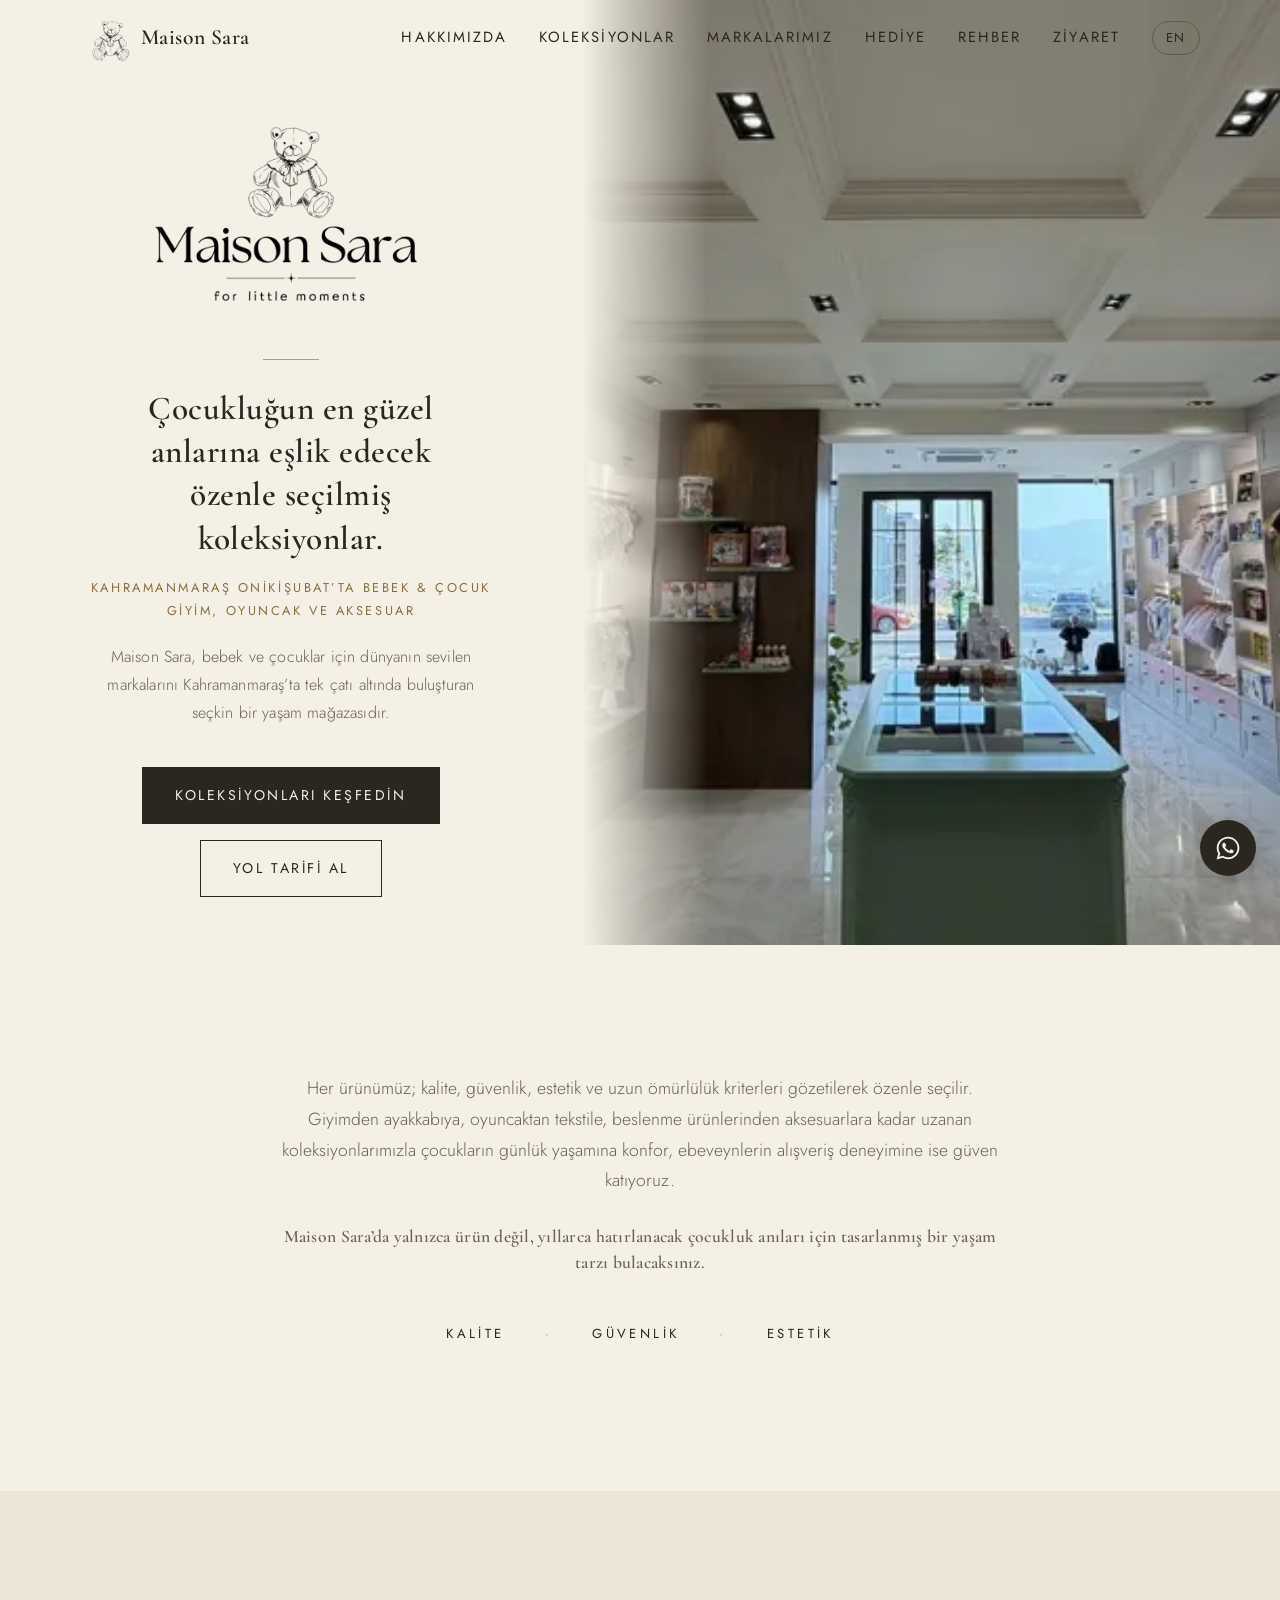
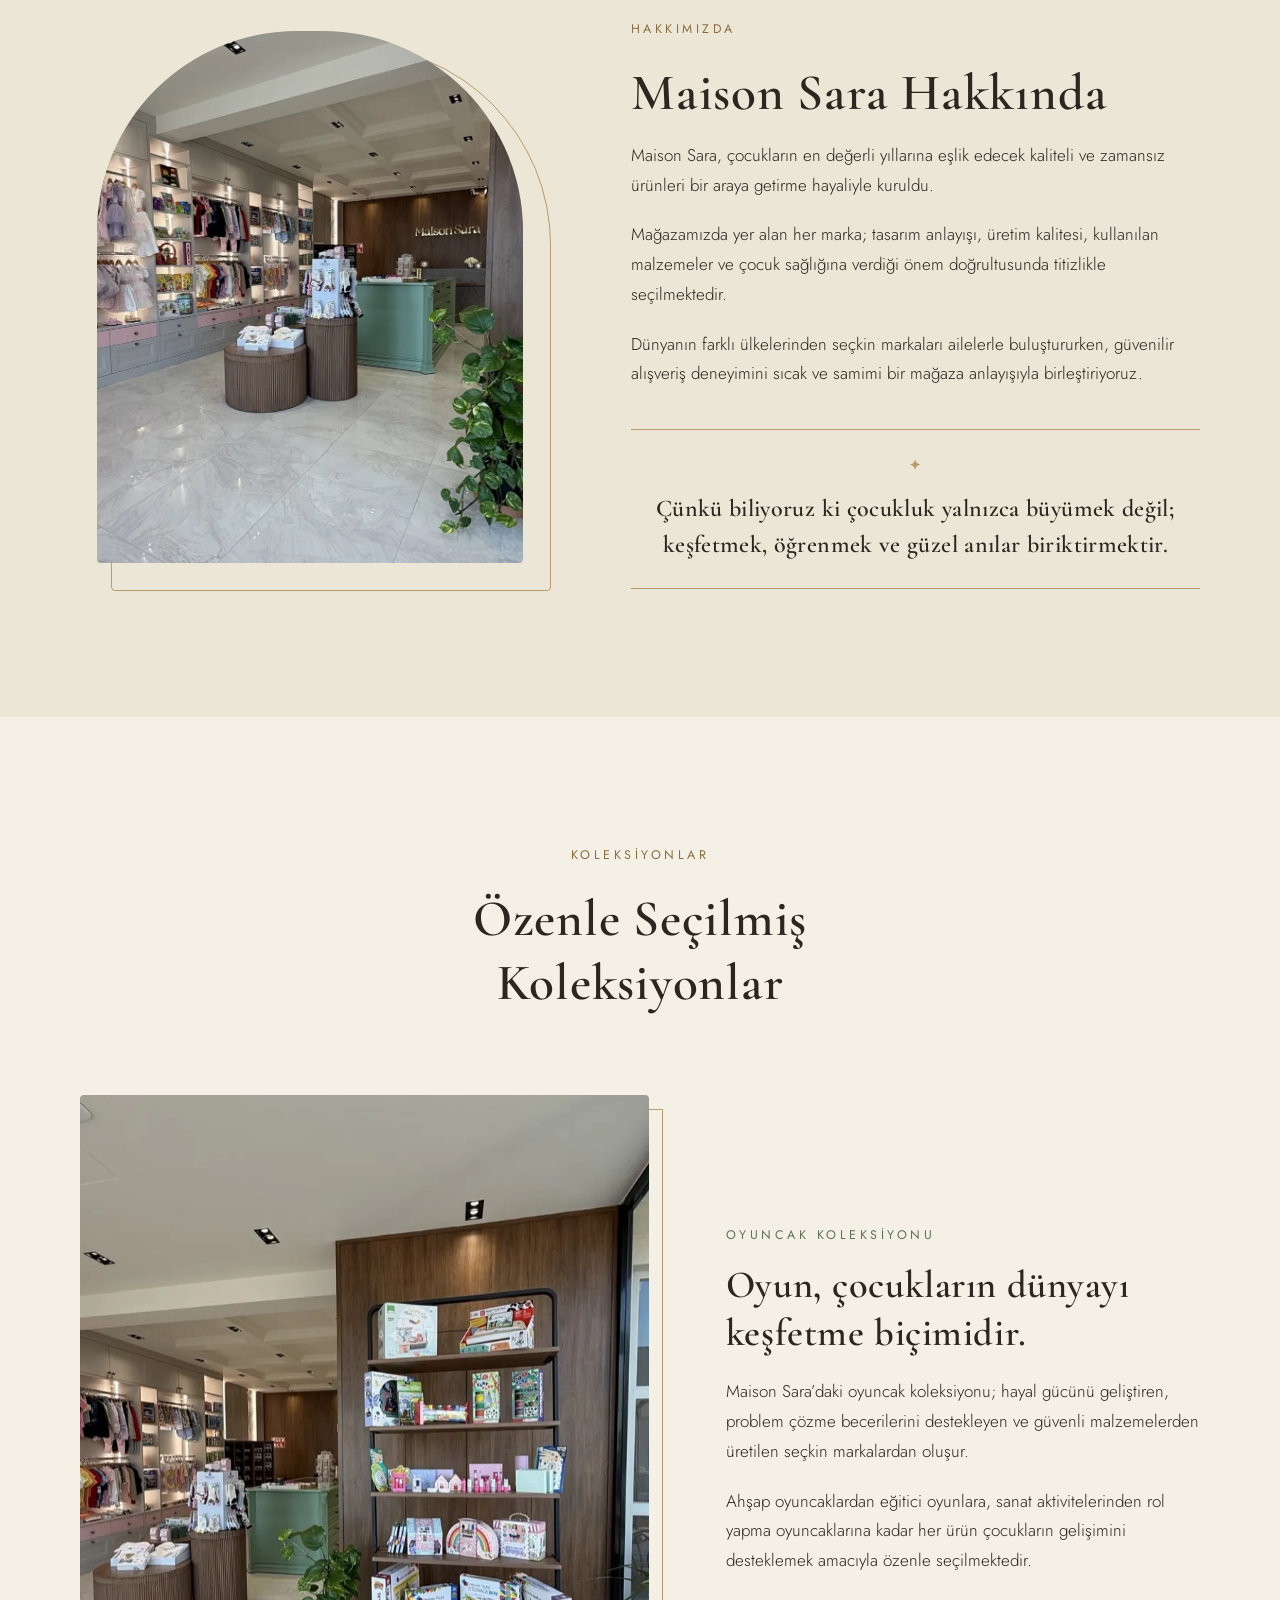
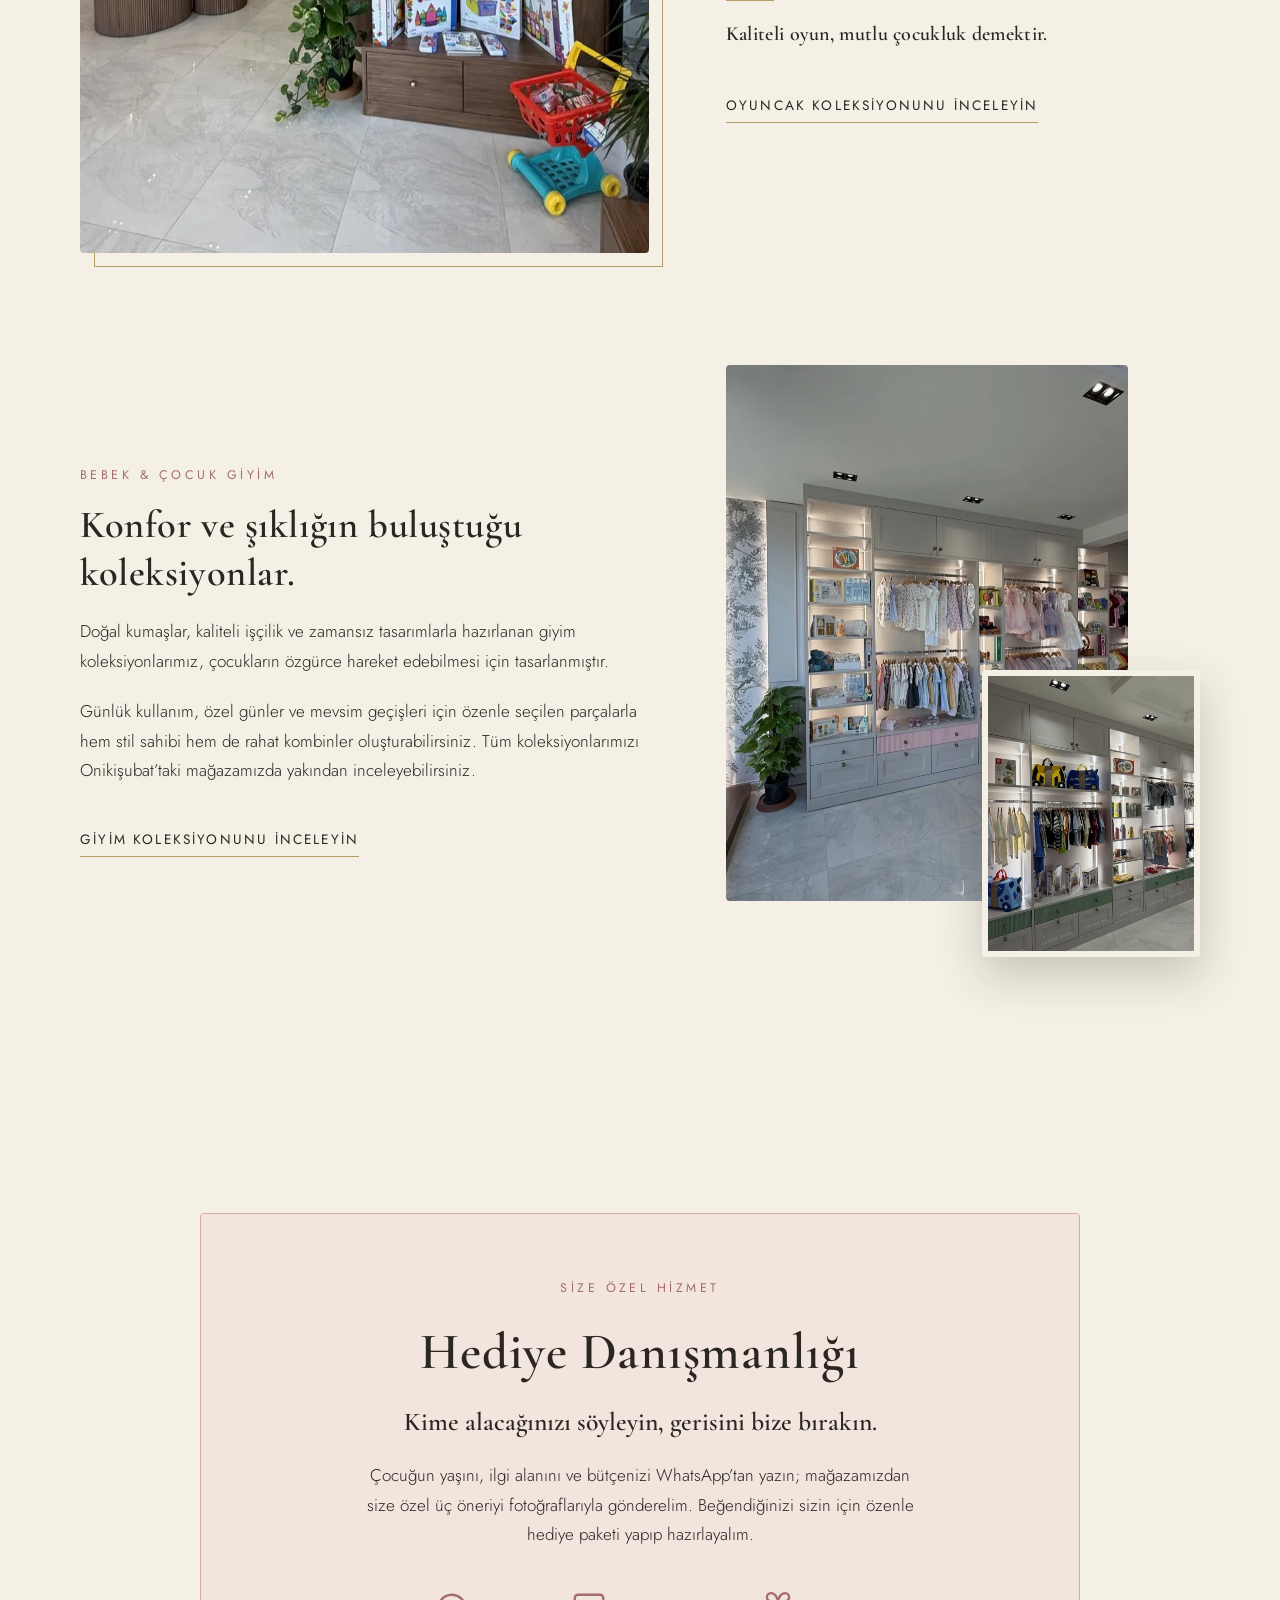
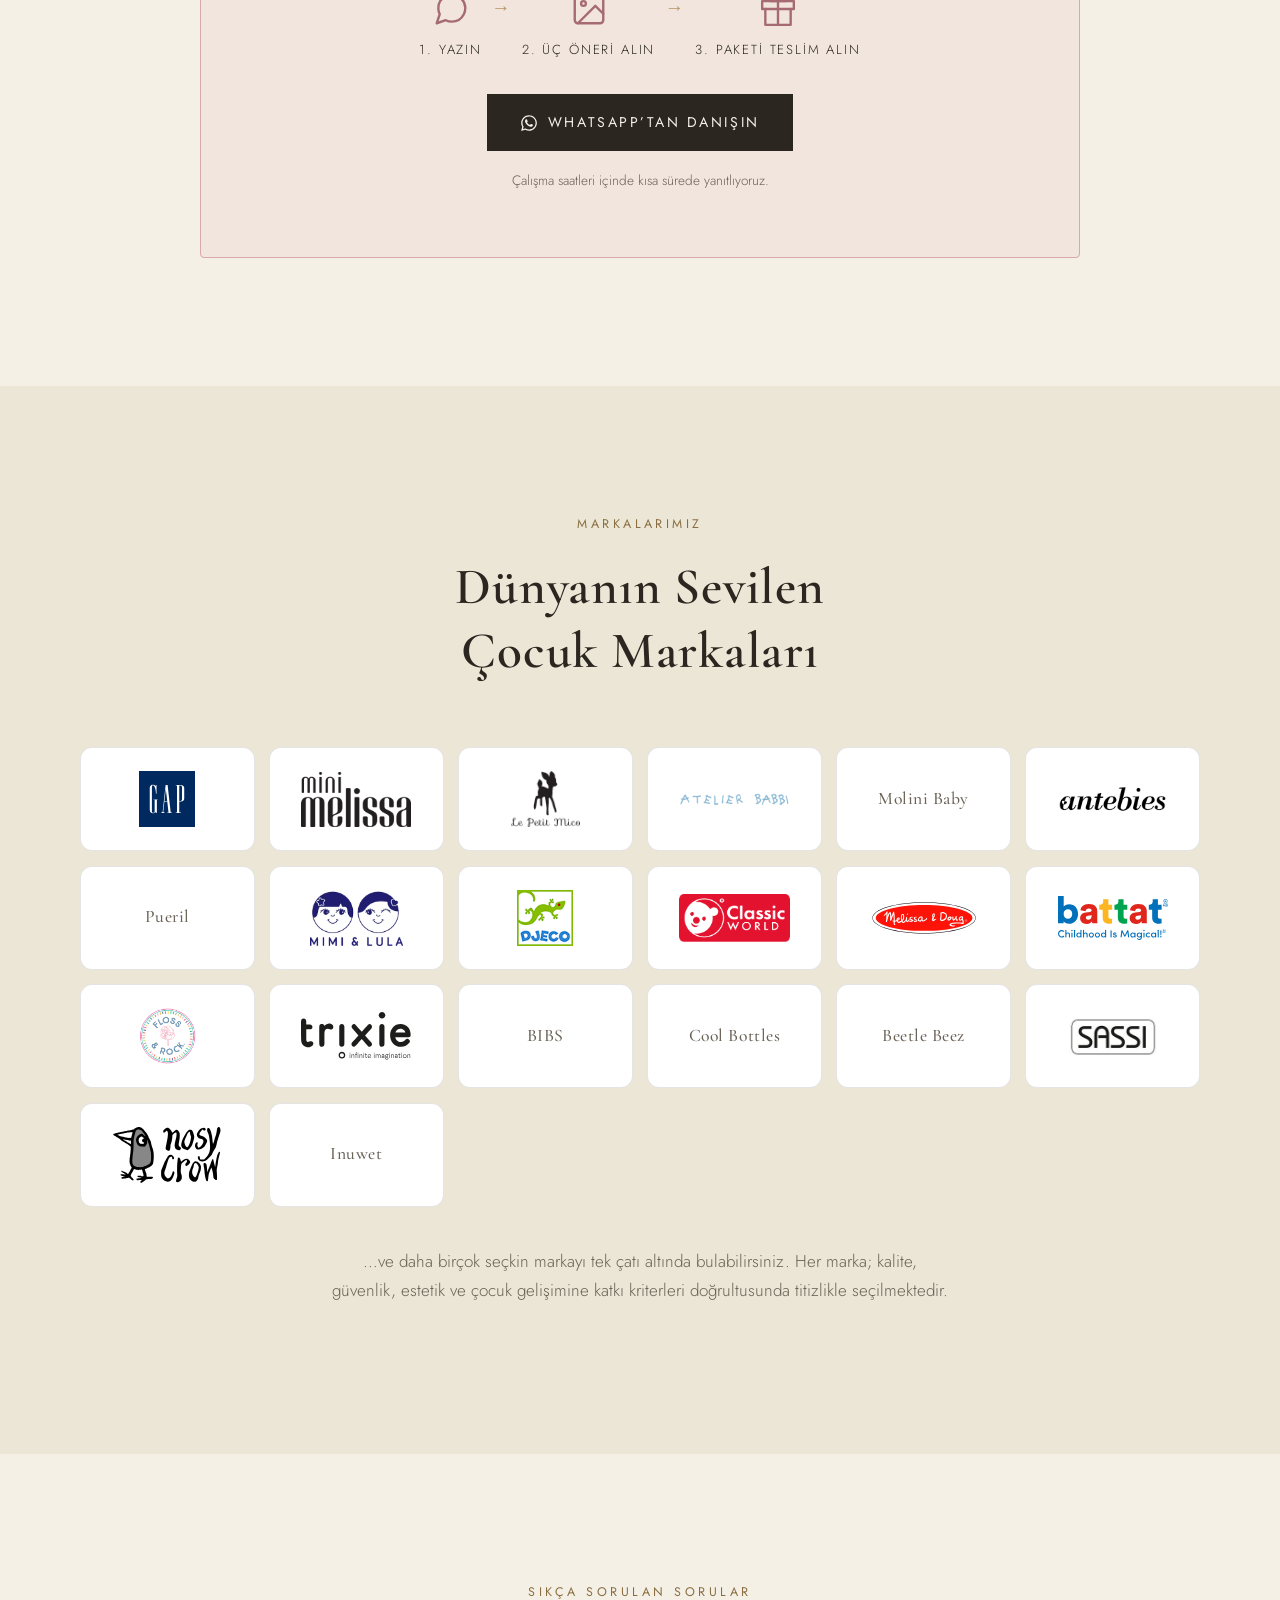
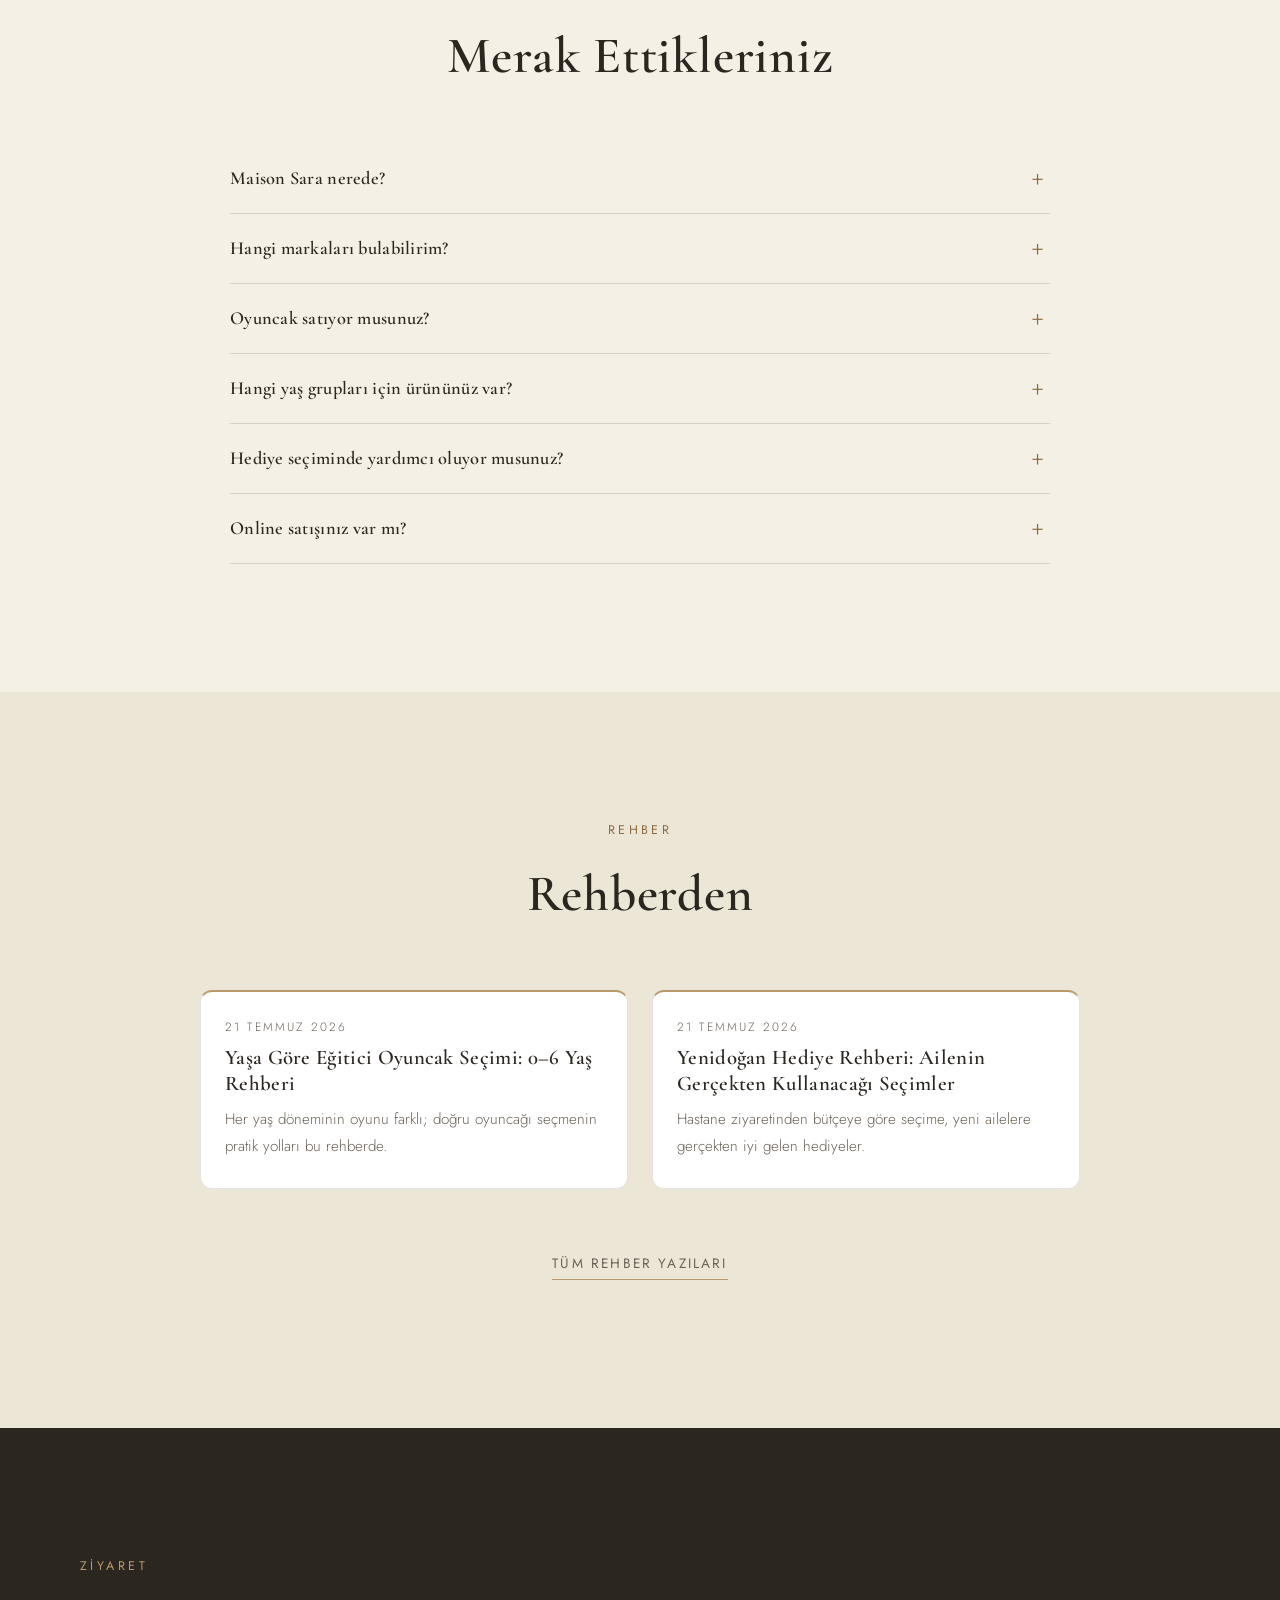
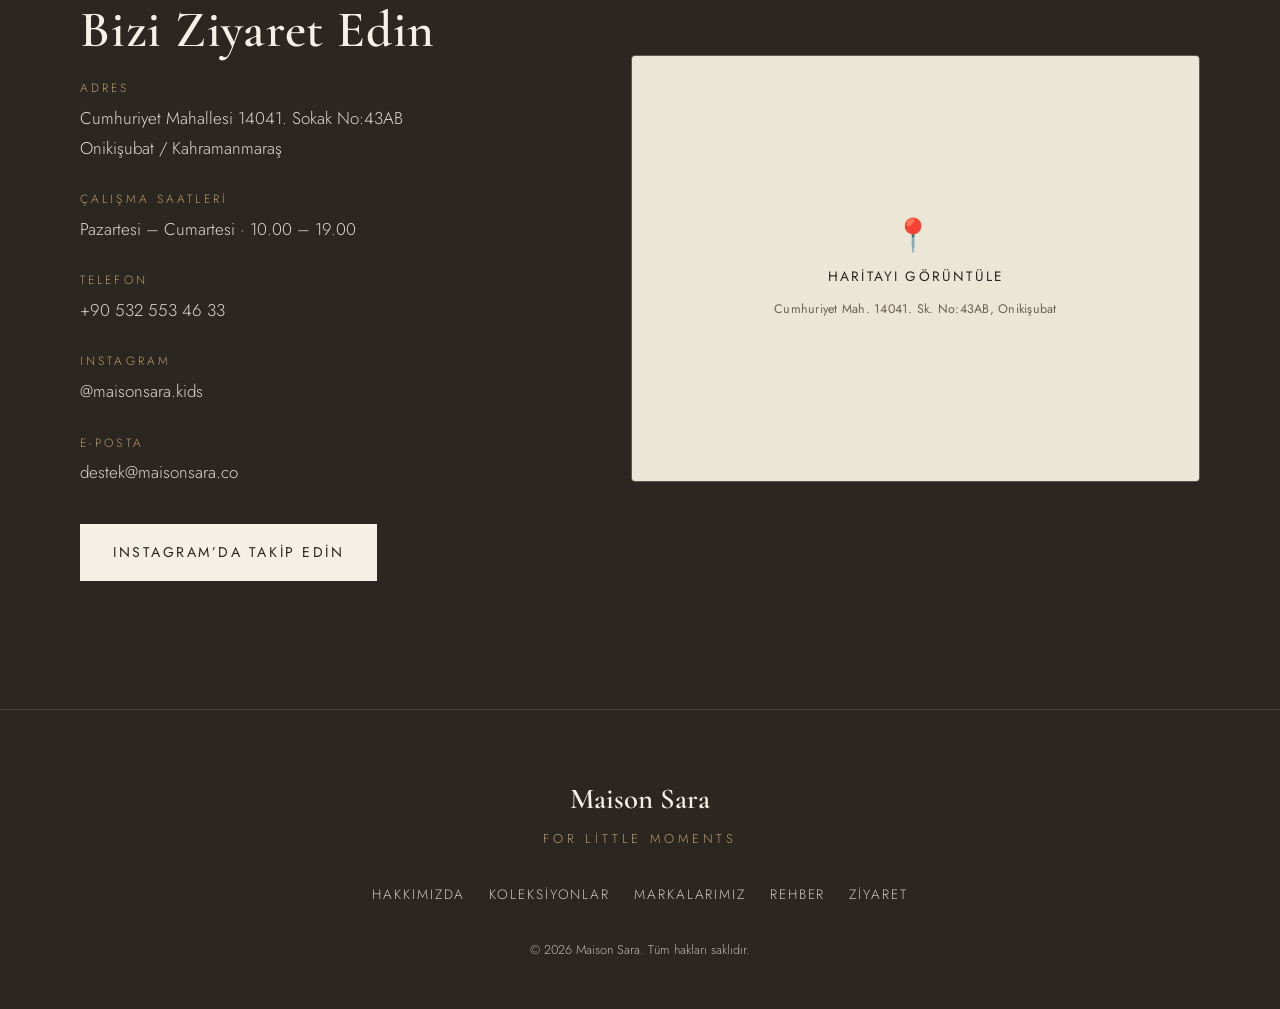
==== commit 8380a22f: "Site fotoğrafları yeni mağaza çekimleriyle değiştirildi Hero, hakkımızda, oyuncak ve giyim bölümü gö" ====
--- a/index.html
+++ b/index.html
@@ -171,7 +171,7 @@
                srcset="img/hero-800.jpg 800w, img/hero-1600.jpg 1600w, img/hero-2400.jpg 2400w"
                sizes="(max-width: 767px) 100vw, 55vw"
                alt="Maison Sara Kahramanmaraş mağazasının pastel tonlardaki iç mekânı"
-               width="1600" height="2133" fetchpriority="high">
+               width="1600" height="900" fetchpriority="high">
         </picture>
       </div>
     </section>
@@ -199,8 +199,8 @@
             <img src="img/about-900.jpg"
                  srcset="img/about-900.jpg 900w, img/about-1400.jpg 1400w"
                  sizes="(max-width: 767px) 90vw, 440px"
-                 alt="Cam vitrin üzerinde Maison Sara logolu hediye çantası"
-                 width="900" height="1200" loading="lazy" decoding="async">
+                 alt="Yeşil kasa bölümü ve ahşap duvarda altın Maison Sara logosu"
+                 width="900" height="1125" loading="lazy" decoding="async">
           </picture>
         </div>
         <div class="reveal" style="--reveal-delay: 0.15s">
@@ -231,7 +231,7 @@
               <img src="img/toys-1600.jpg"
                    srcset="img/toys-800.jpg 800w, img/toys-1600.jpg 1600w"
                    sizes="(max-width: 767px) 100vw, 50vw"
-                   alt="Ahşap duvar raflarında eğitici oyuncaklar"
+                   alt="Ahşap stantta eğitici oyuncaklar ve çocuk kitapları"
                    width="1600" height="2133" loading="lazy" decoding="async">
             </picture>
           </div>
@@ -261,8 +261,11 @@
             </div>
             <div class="collage-overlay">
               <picture>
-                <source srcset="img/boys-800.webp" type="image/webp">
+                <source srcset="img/boys-800.webp 800w, img/boys-1600.webp 1600w"
+                        sizes="(max-width: 767px) 46vw, 23vw" type="image/webp">
                 <img src="img/boys-800.jpg"
+                     srcset="img/boys-800.jpg 800w, img/boys-1600.jpg 1600w"
+                     sizes="(max-width: 767px) 46vw, 23vw"
                      alt="Bebek ve erkek çocuk giyim bölümü"
                      width="800" height="1066" loading="lazy" decoding="async">
               </picture>
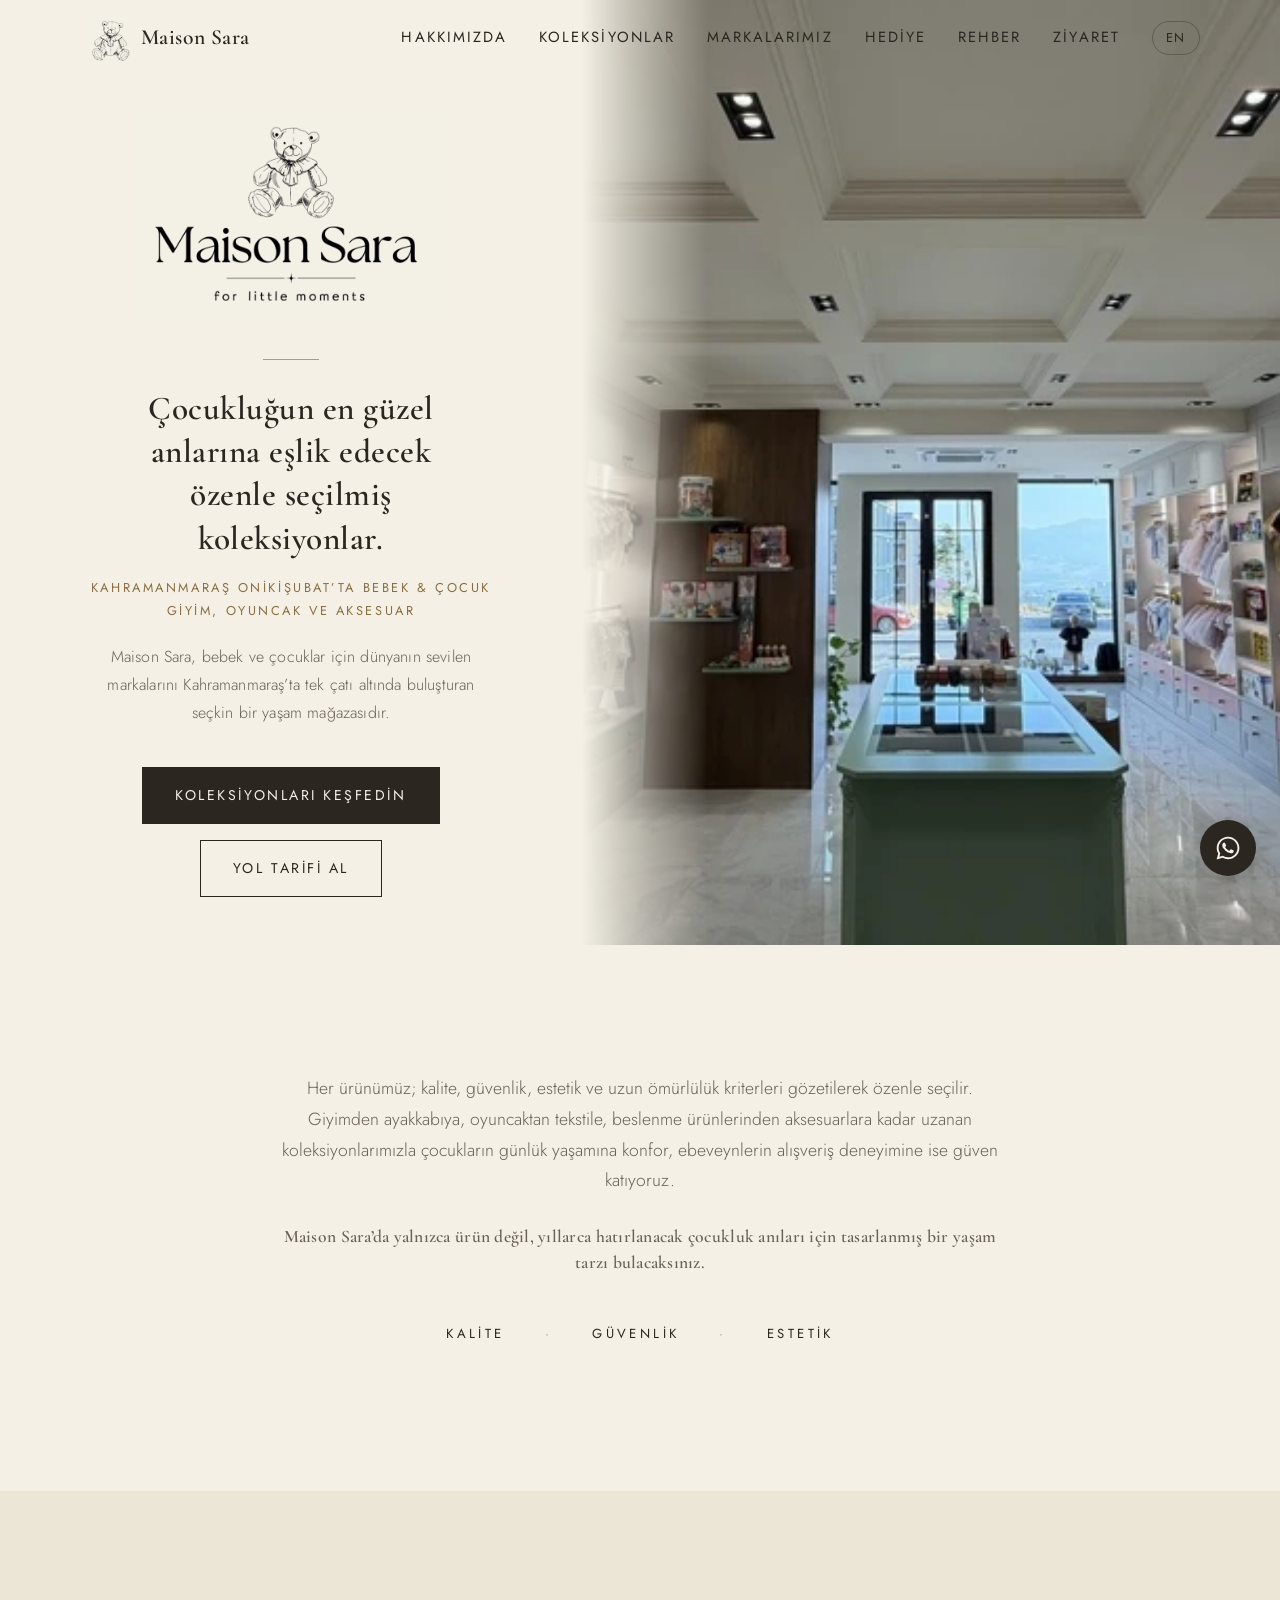
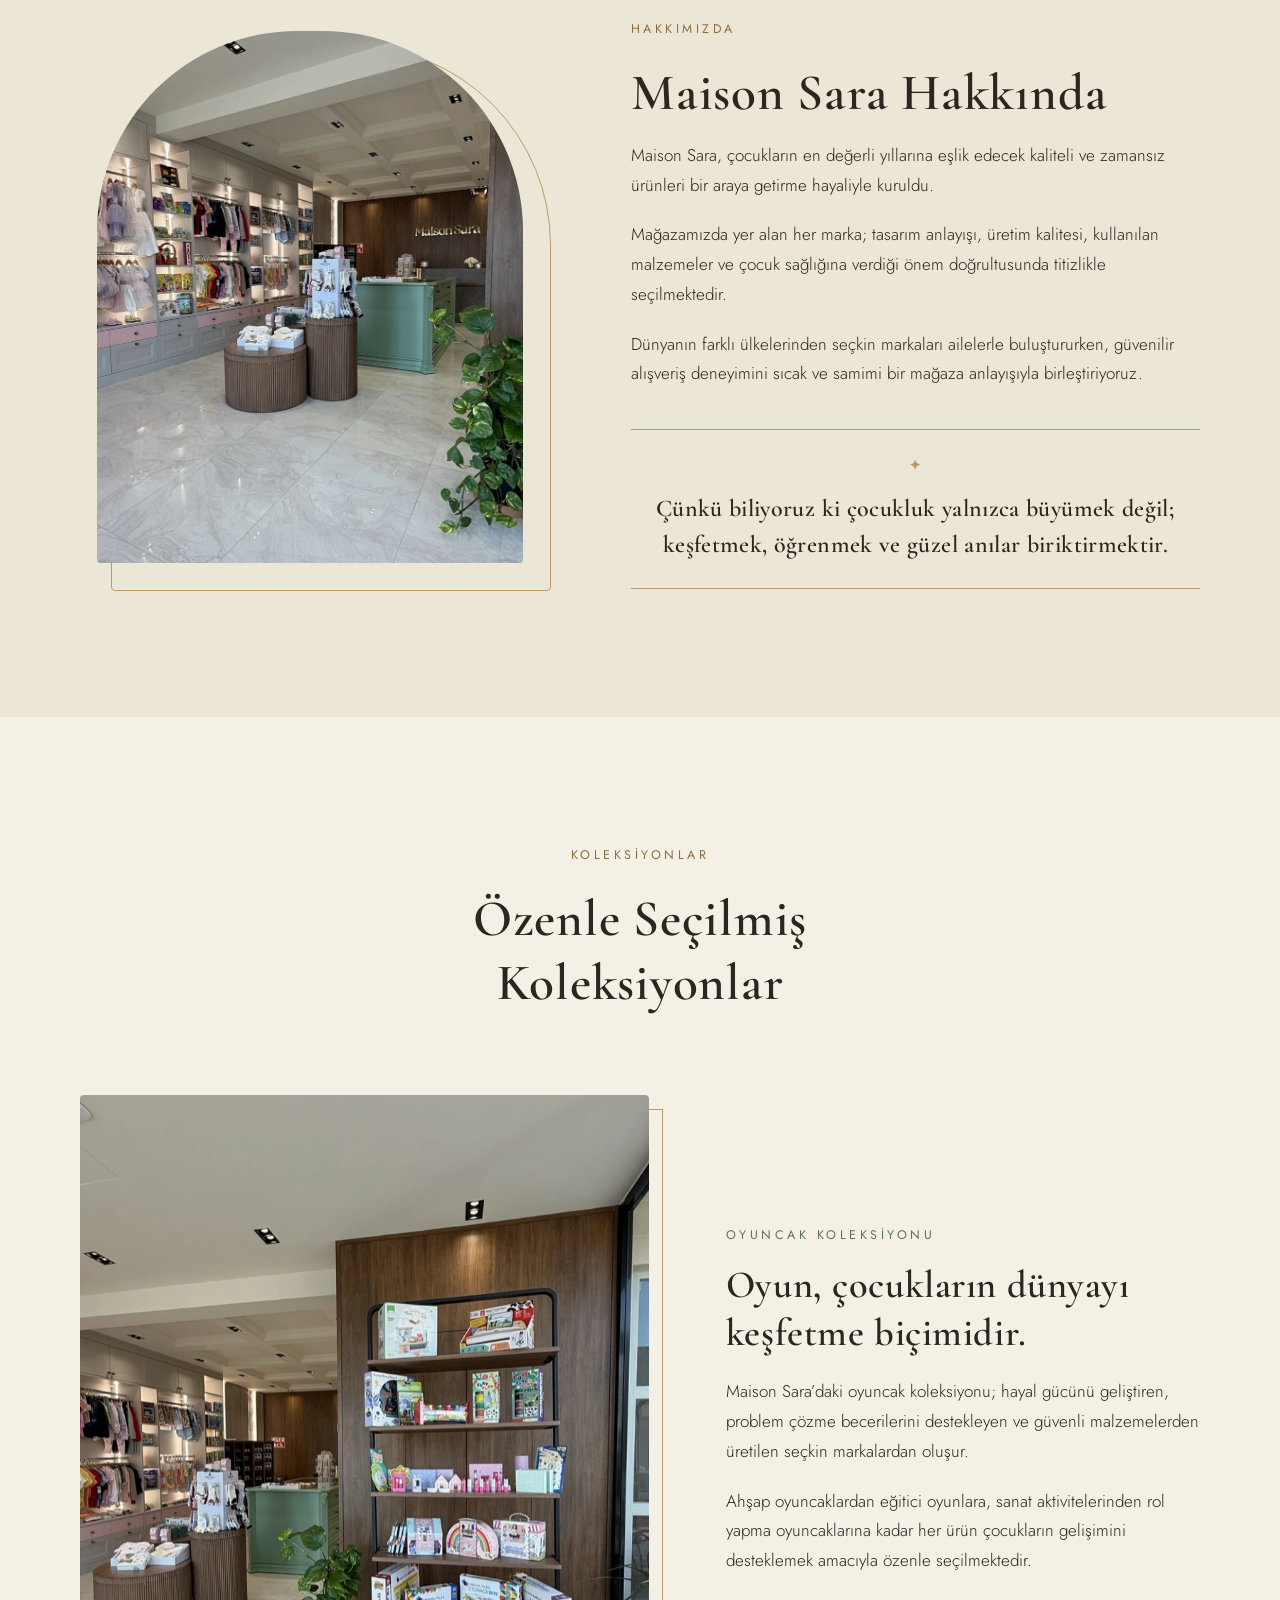
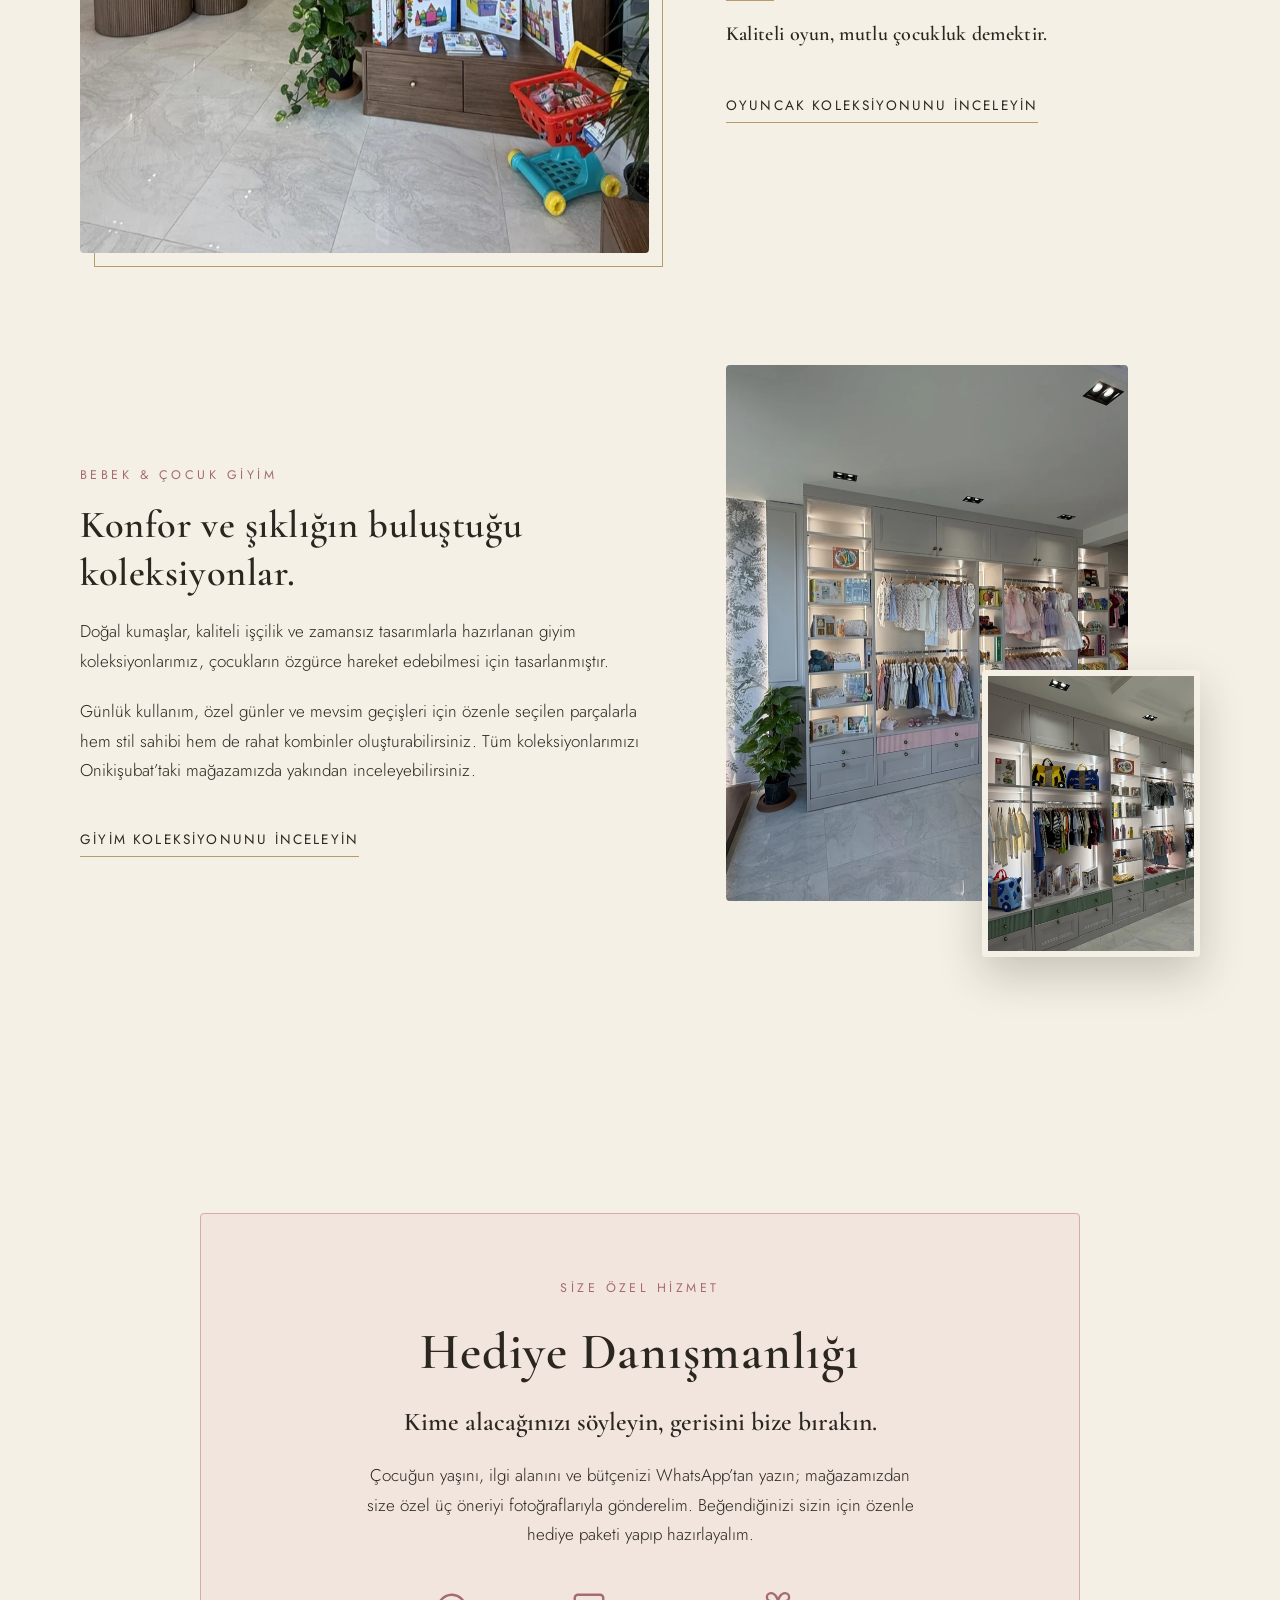
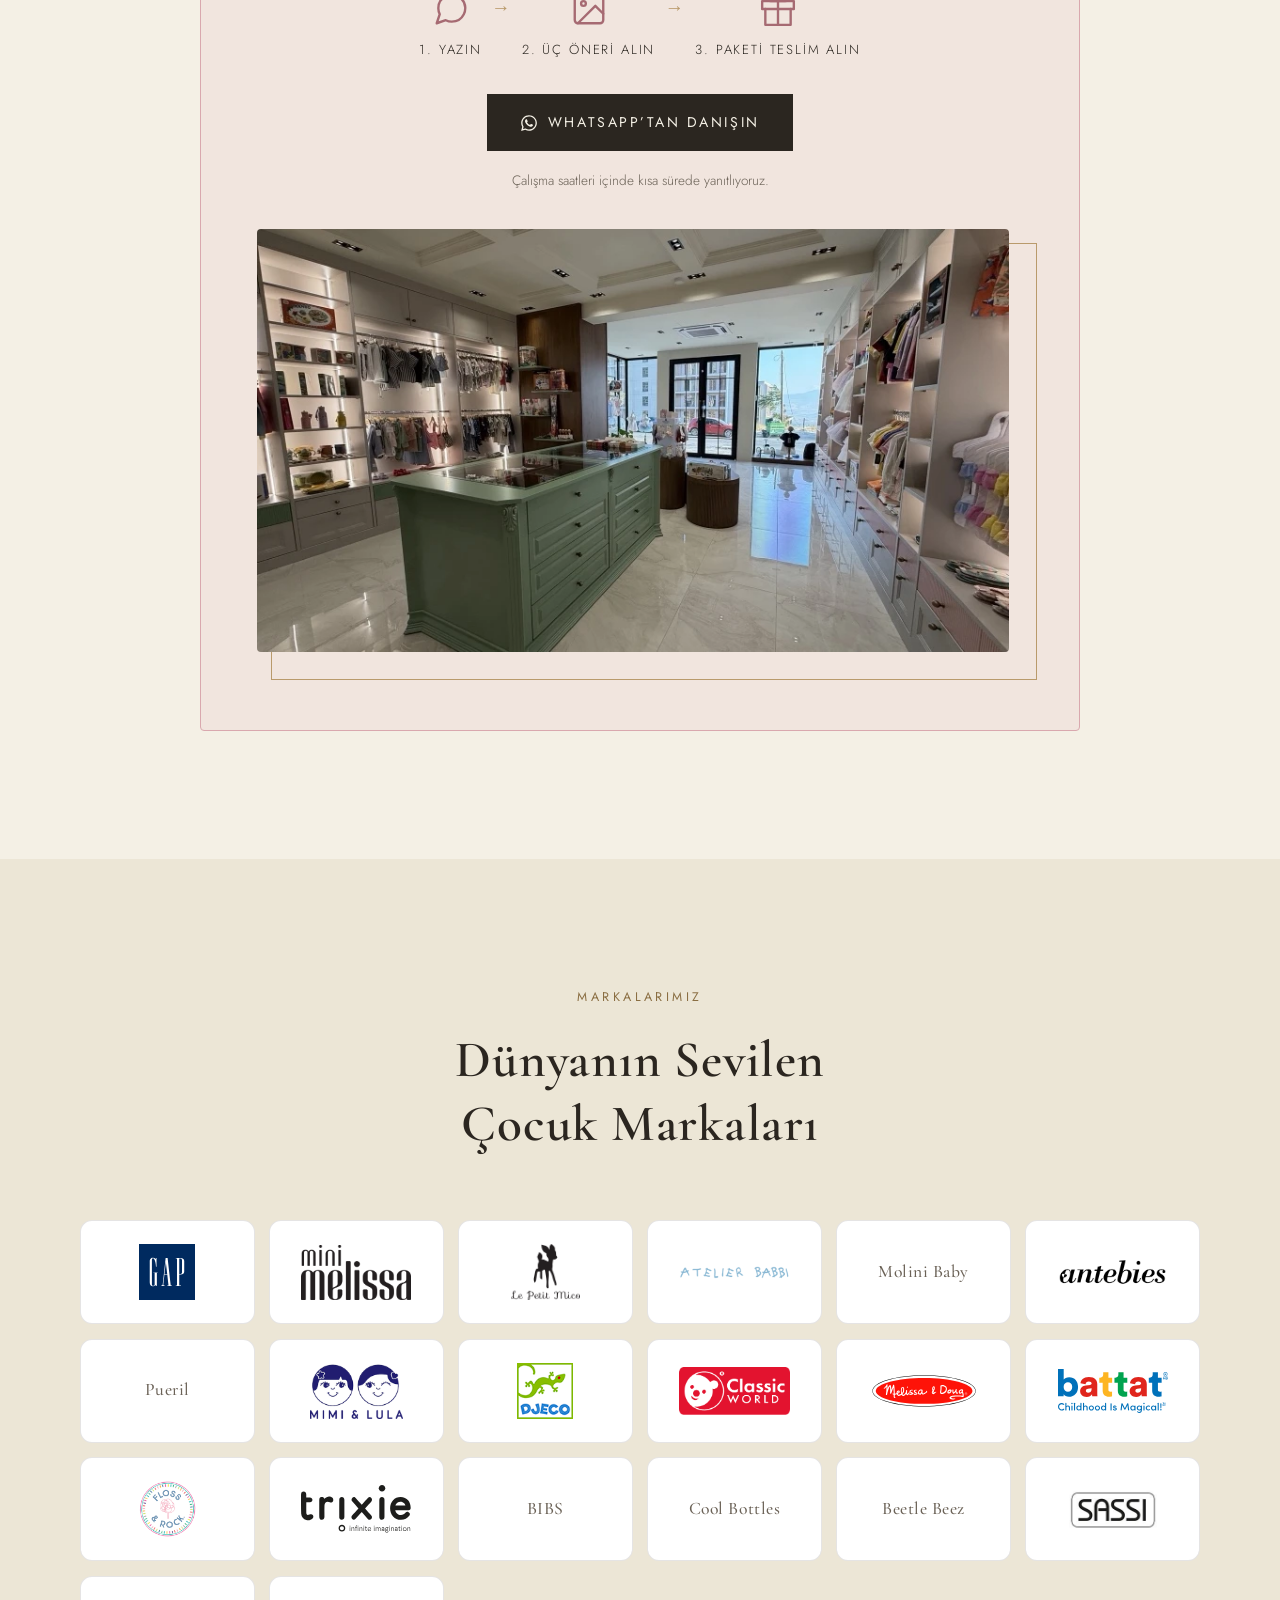
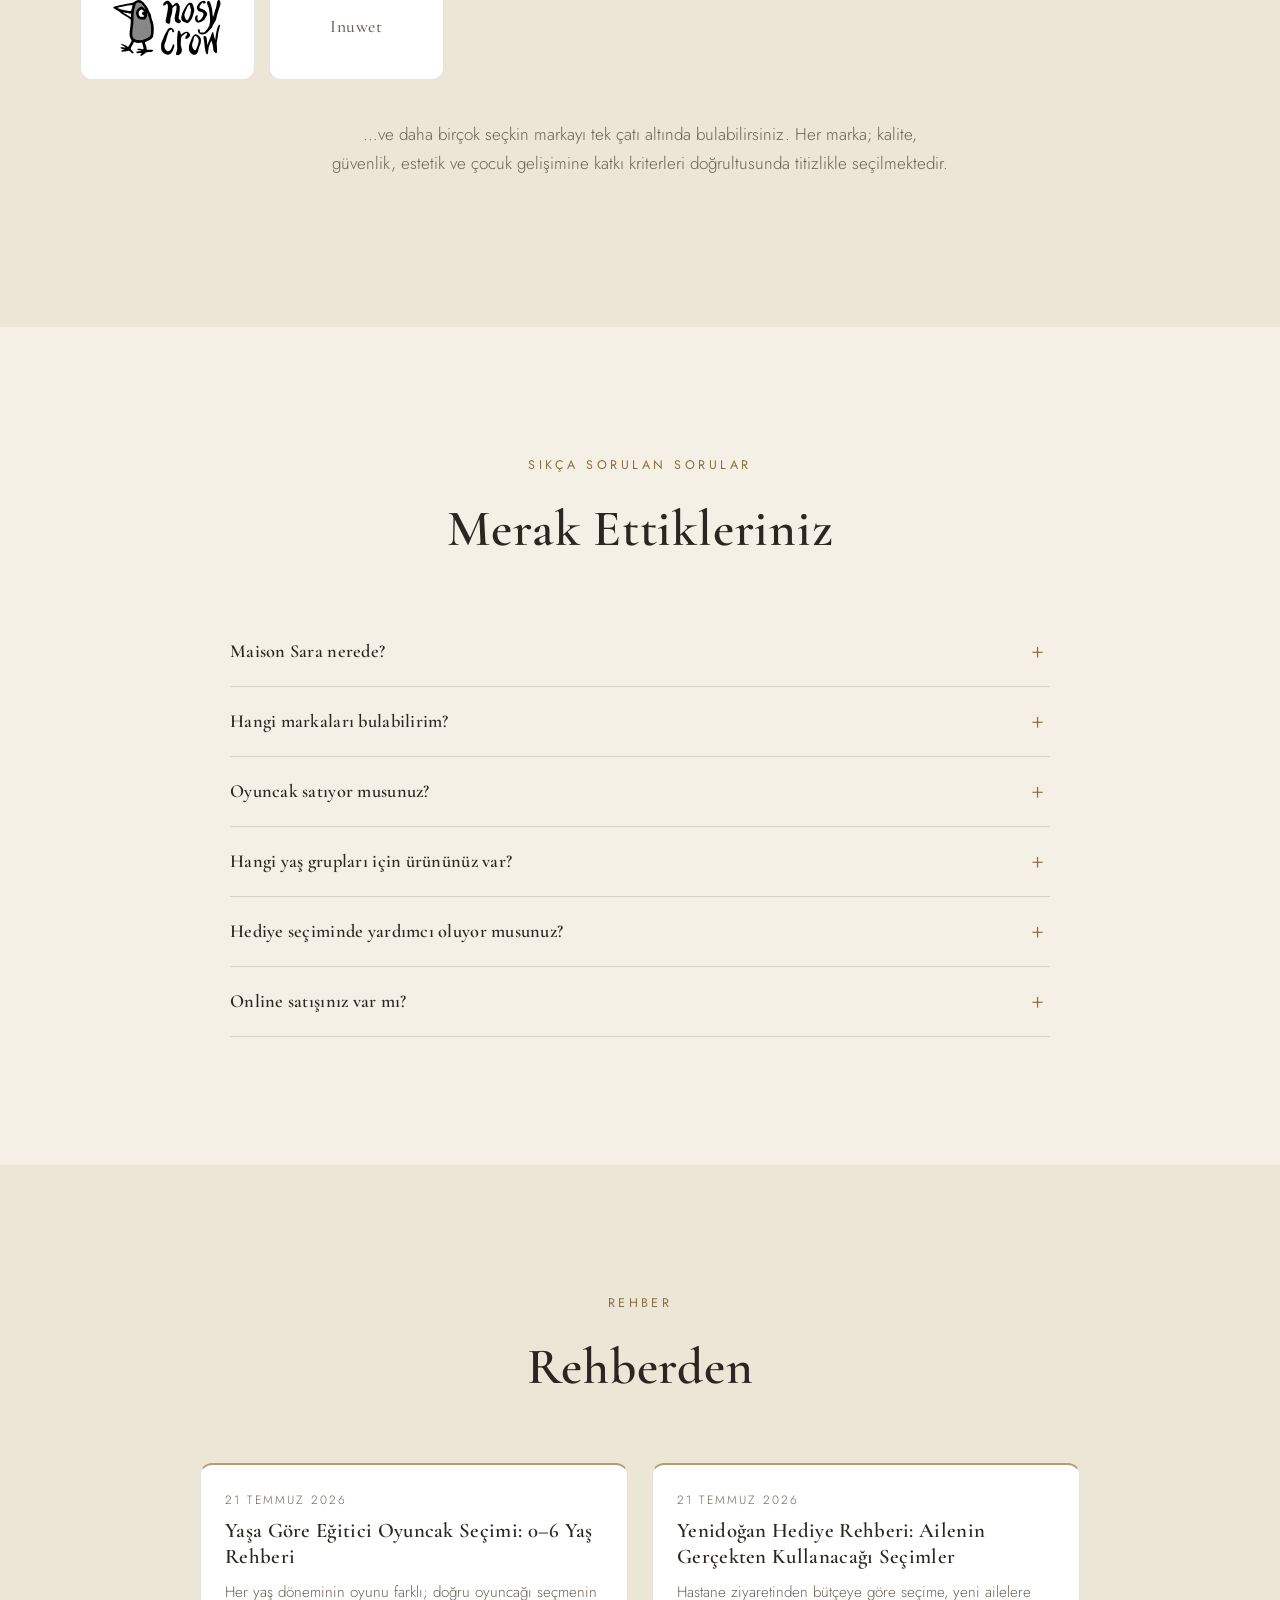
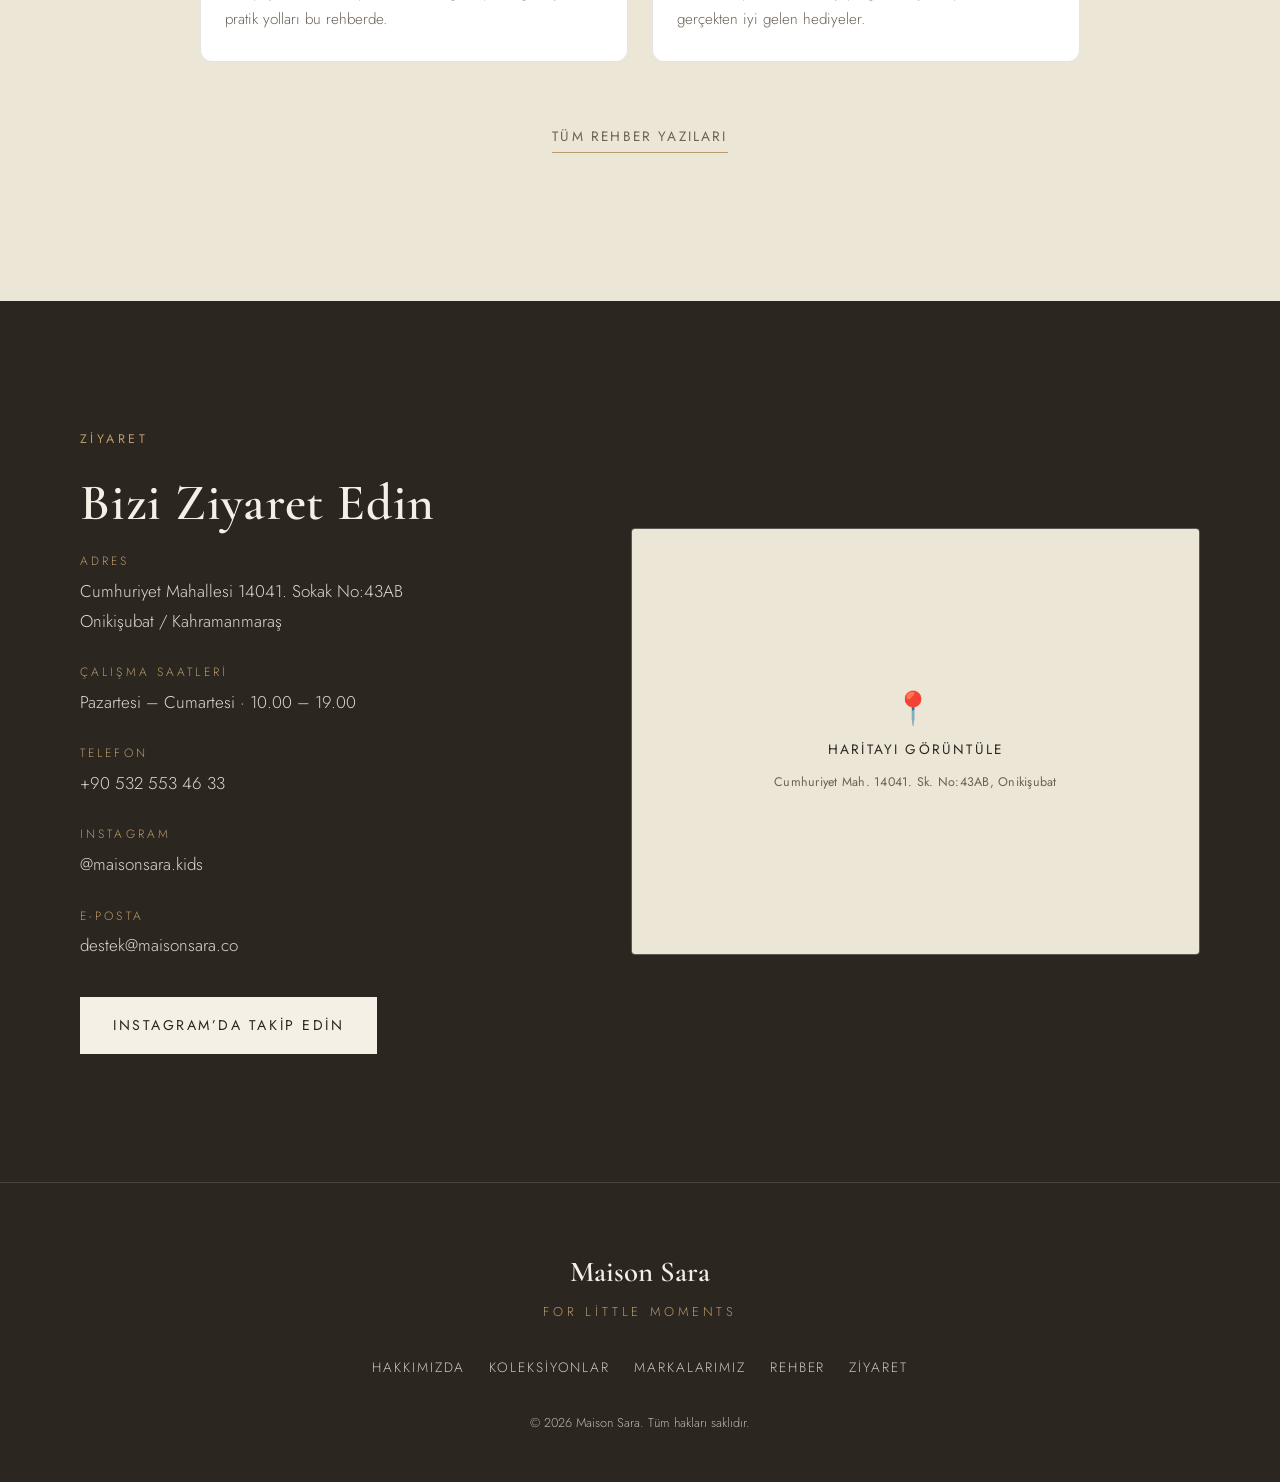
==== commit 92126a9f: "Fotoğraf kalitesi yükseltildi; 4 fotoğraf daha bölümlere eklendi Tüm görseller JPEG %93 / WebP %90 k" ====
--- a/index.html
+++ b/index.html
@@ -309,6 +309,17 @@
             WhatsApp&rsquo;tan Danışın
           </a>
           <p class="gift-note">Çalışma saatleri içinde kısa sürede yanıtlıyoruz.</p>
+          <div class="gift-media framed">
+            <picture>
+              <source srcset="img/gift-800.webp 800w, img/gift-1600.webp 1600w"
+                      sizes="(max-width: 767px) 90vw, 760px" type="image/webp">
+              <img src="img/gift-800.jpg"
+                   srcset="img/gift-800.jpg 800w, img/gift-1600.jpg 1600w"
+                   sizes="(max-width: 767px) 90vw, 760px"
+                   alt="Yeşil vitrin masasında sergilenen hediye ürünleri"
+                   width="1600" height="900" loading="lazy" decoding="async">
+            </picture>
+          </div>
         </div>
       </div>
     </section>
@@ -448,6 +459,17 @@
         </div>
 
         <div class="visit-map reveal" style="--reveal-delay: 0.15s">
+          <div class="visit-media">
+            <picture>
+              <source srcset="img/visit-800.webp 800w, img/visit-1600.webp 1600w"
+                      sizes="(max-width: 767px) 100vw, 50vw" type="image/webp">
+              <img src="img/visit-800.jpg"
+                   srcset="img/visit-800.jpg 800w, img/visit-1600.jpg 1600w"
+                   sizes="(max-width: 767px) 100vw, 50vw"
+                   alt="Maison Sara mağazasının altın logolu girişi"
+                   width="1600" height="900" loading="lazy" decoding="async">
+            </picture>
+          </div>
           <button class="map-facade" type="button"
                   data-map-src="https://maps.google.com/maps?q=Cumhuriyet%20Mahallesi%2014041.%20Sokak%20No%3A43AB%20Oniki%C5%9Fubat%20Kahramanmara%C5%9F&amp;z=16&amp;output=embed"
                   data-map-title="Maison Sara konumu — Google Haritalar">
--- a/css/style.css
+++ b/css/style.css
@@ -432,6 +432,12 @@
   border-radius: 200px 200px 4px 4px;
 }
 
+/* Bölüm içi fotoğraflar */
+.gift-media { margin-top: 2.25rem; padding: 0 14px 14px 0; }
+.prose-media { margin: 2.25rem 0; padding: 0 14px 14px 0; }
+.visit-media { margin-bottom: 1.25rem; }
+.visit-media img { display: block; width: 100%; border-radius: 4px; }
+
 /* ---------- Hakkımızda ---------- */
 .about-grid {
   display: grid;
